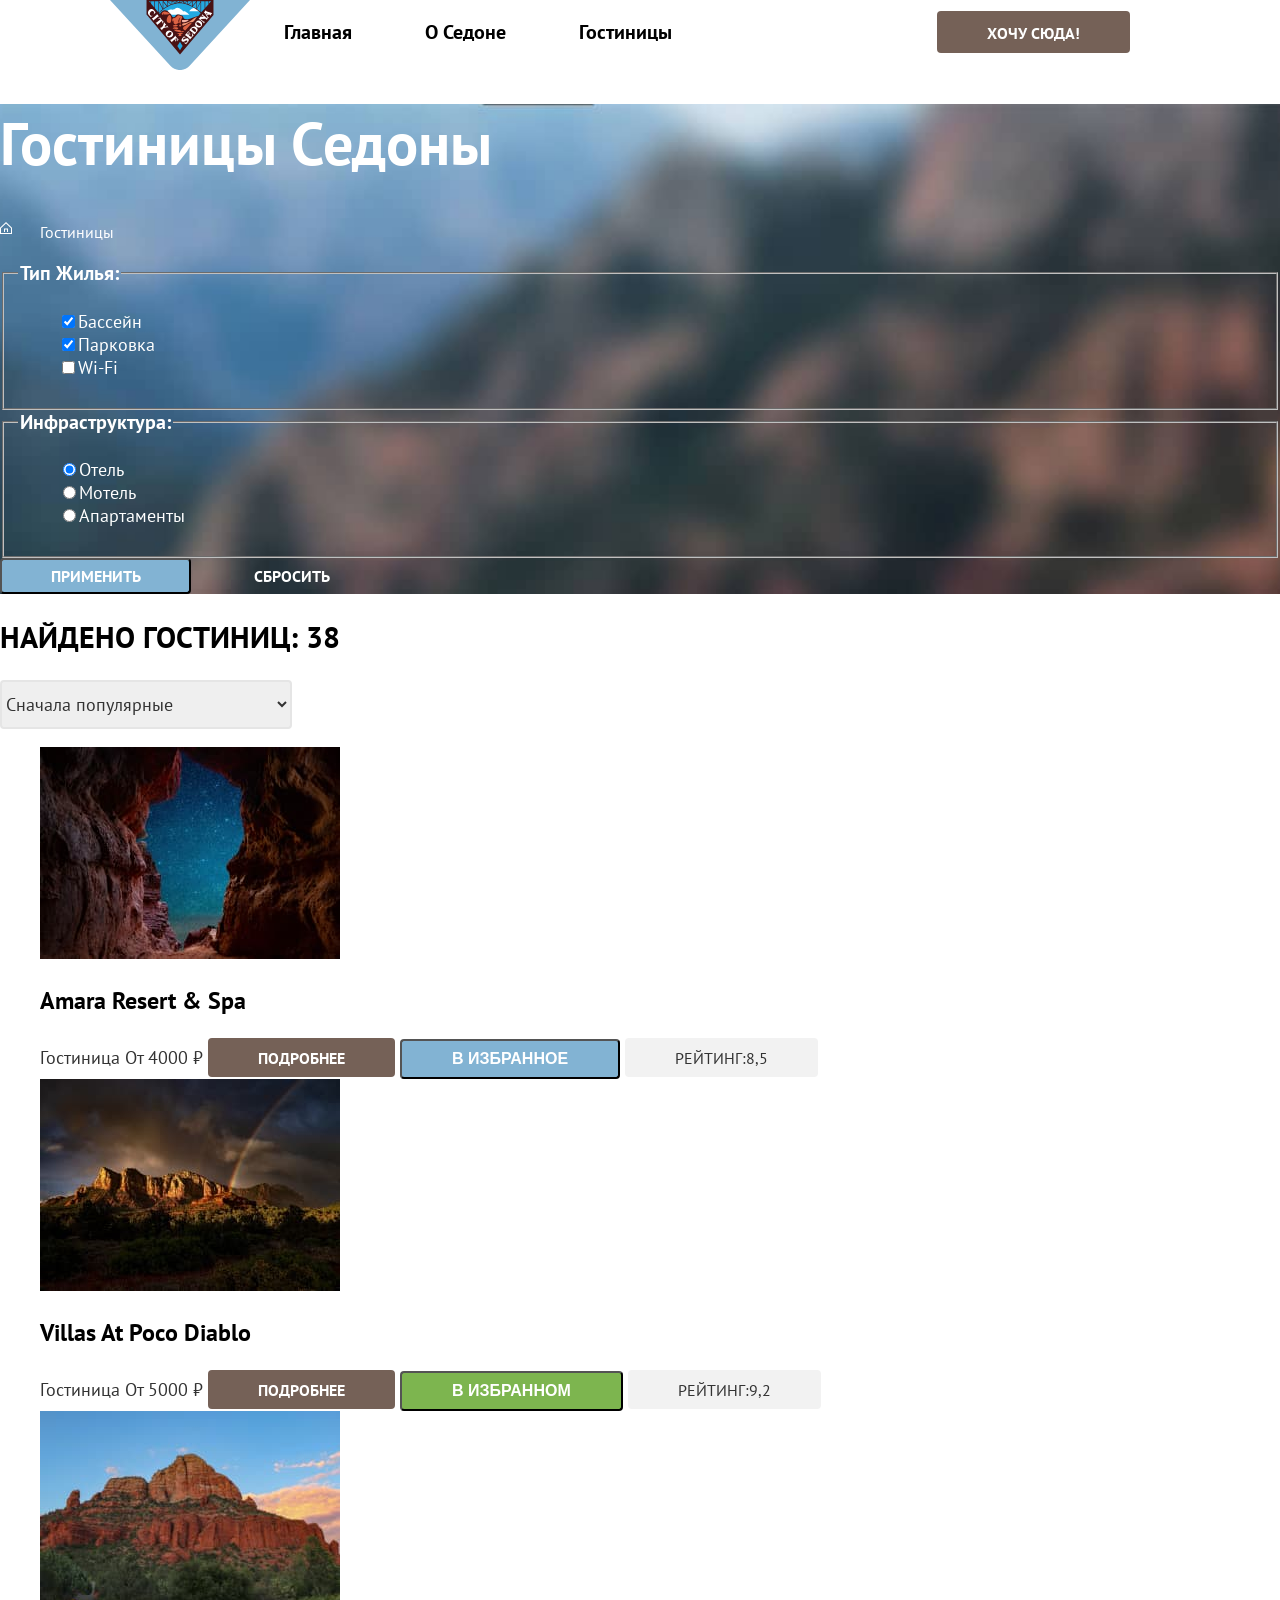
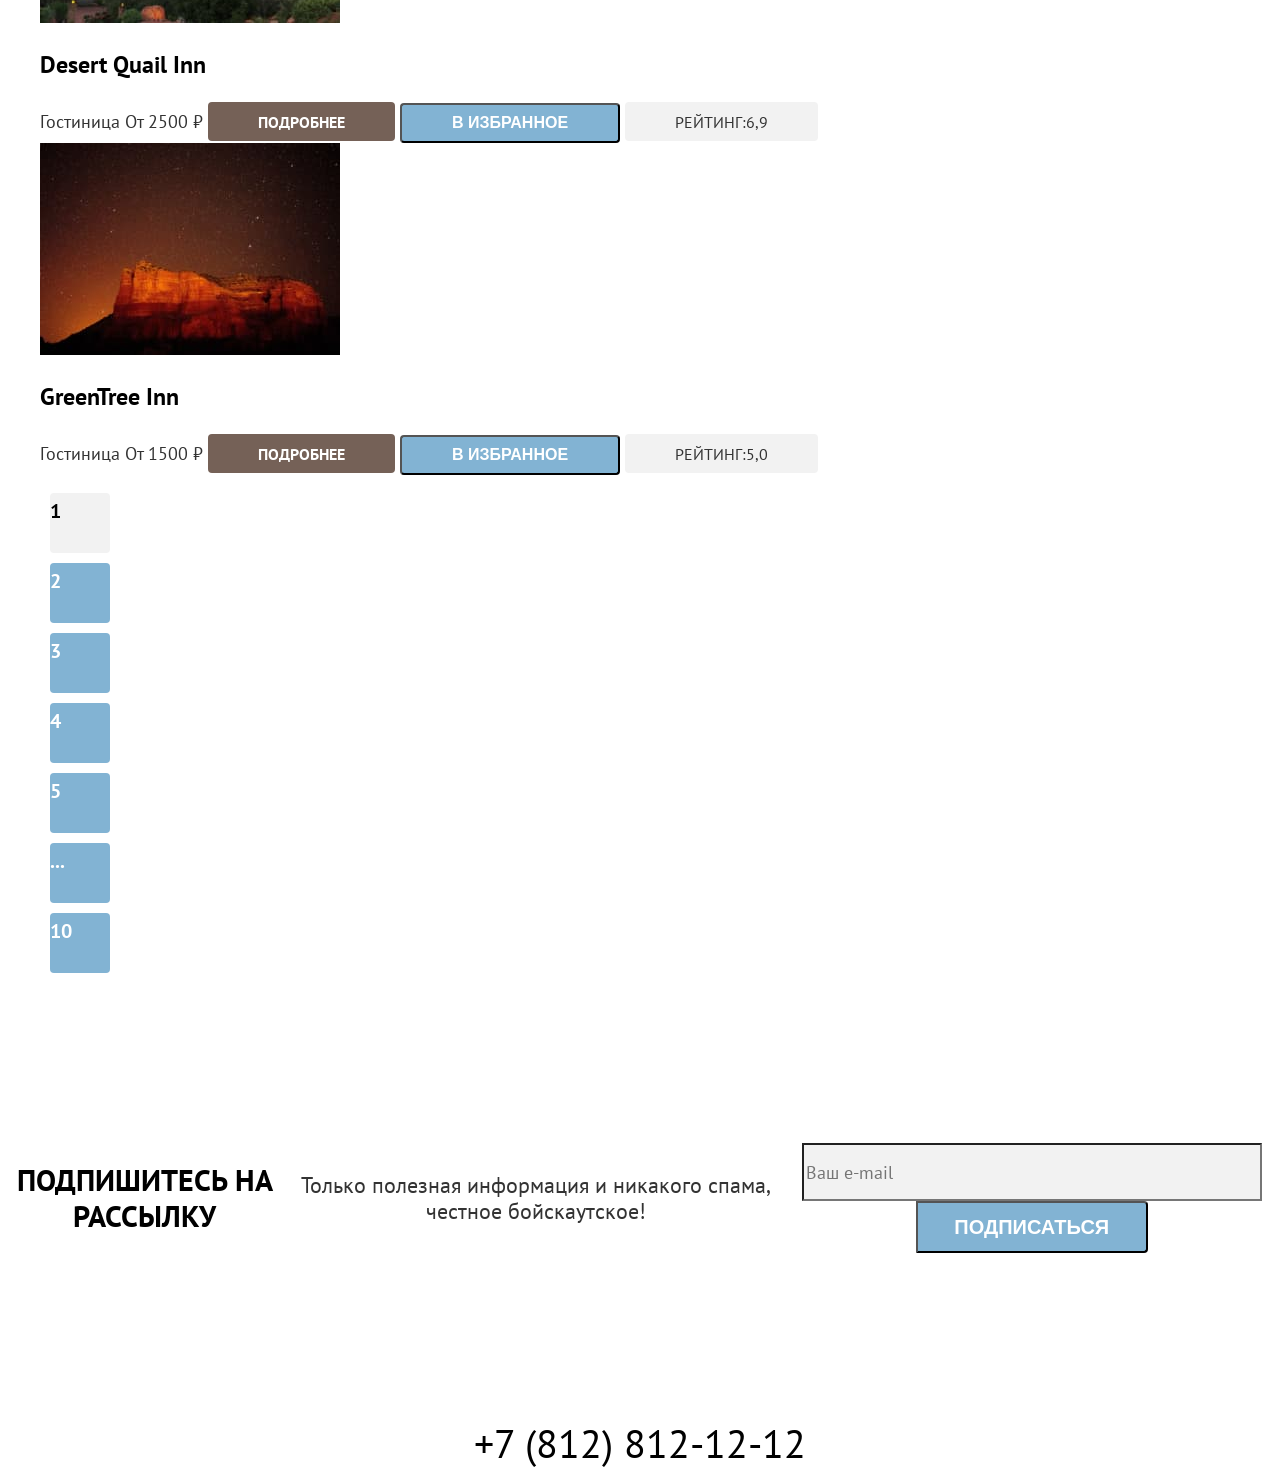
==== catalog.html @ 8ef93cbc "добавляет сетки для 1ой страницы" ====
<!doctype html>
<html lang="en">

  <head>
    <meta charset="UTF-8" />
    <meta name="viewport" content="width=device-width, initial-scale=1.0" />
    <link rel="stylesheet" href="styles/styles.css">
    <title>Каталог гостиниц</title>
  </head>

  <body>
    <header class="page-header">
      <a class="header-logo" href="index.html" aria-current="page">
        <img class="logo" src="images/svg/logo.svg" width="140" height="70" alt="Логотип компании" />
      </a>
      <nav class="navigation">
        <ul class="navigation-list">
          <li class="navigation-item">
            <a class="navigation-link navigation-link-current" href="index.html" aria-current="page">Главная</a>
          </li>
          <li class="navigation-item">
            <a class="navigation-link" href="about-sedona.html">О Седоне</a>
          </li>
          <li class="navigation-item">
            <a class="navigation-link" href="catalog.html">Гостиницы</a>
          </li>
        </ul>
        <ul class="navigation-list navigation-user">
          <li class="navigation-item">
            <a class="navigation-link" href="search.html">
              <span class="visually-hidden">Поиск</span>
            </a>
          </li>
          <li class="navigation-item">
            <a class="navigation-link" href="selected.html">
              <span class="visually-hidden">Отелей в избранном:</span>
              <span class="favorite-count">12</span>
            </a>
          </li>
          <li class="navigation-item-button">
            <a class="button navigation-button-link" href="catalog.html">
              <span class="navigation-button-title">Хочу сюда!</span>
            </a>
          </li>
        </ul>
      </nav>
    </header>

    <main class="main-index">
      <header class="inner-header">
        <h1 class="inner-header-title">Гостиницы Седоны</h1>
        <nav aria-label="breadcrumbs">
          <ol class="blreadcrumbs-orderedlist">
            <li class="blreadcrumbs-item">
              <a class="breadcrumb-link" href="index.html"><span class="visually-hidden">Главная</span></a>
            </li>
            <li class="blreadcrumbs-item">
              <a class="breadcrumb-link" href="#" aria-current="page">Гостиницы</a>
            </li>
          </ol>
        </nav>
        <h2 class="visually-hidden">Фильтры по каталогу</h2>
        <form class="catalog-filters" action="https://echo.htmlacademy.ru/" method="get">
          <fieldset class="catalog-filter-group">
            <legend class="catalog-filter-title">Тип жилья:</legend>
            <ul class="catalog-filter-list">
              <li class="catalog-filter-item">
                <label class="controll">
                  <input class="controll-input" type="checkbox" name="waterpool" checked />Бассейн
                </label>
              </li>
              <li class="catalog-filter-item">
                <label class="controll">
                  <input class="controll-input" type="checkbox" name="parking" checked />Парковка
                </label>
              </li>
              <li class="catalog-filter-item">
                <label class="controll">
                  <input class="controll-input" type="checkbox" name="Wi-Fi" />Wi-Fi
                </label>
              </li>
            </ul>
          </fieldset>
          <fieldset class="catalog-filter-group">
            <legend class="catalog-filter-title">Инфраструктура:</legend>
            <ul class="catalog-filter-list">
              <li class="catalog-filter-item">
                <label class="controll">
                  <input class="controll-input" type="radio" name="infrostructure-group" value="hotel" checked />Отель
                </label>
              </li>
              <li class="catalog-filter-item">
                <label class="controll">
                  <input class="controll-input" type="radio" name="infrostructure-group" value="motel" />Мотель
                </label>
              </li>
              <li class="catalog-filter-item">
                <label class="controll">
                  <input class="controll-input" type="radio" name="infrostructure-group"
                    value="apartaments" />Апартаменты
                </label>
              </li>
            </ul>
          </fieldset>
          <button class="inner-header-button" type="submit">Применить</button>
          <button class="inner-header-button transparent-button " type="reset">Сбросить</button>
        </form>
      </header>
      <section class="hotels-showing">
        <h2 class="lead">Найдено гостиниц: <span class="lead hotels-count"> 38 </span></h2>
        <select class="select-control" aria-label="Сортировка">
          <option value="popular">Сначала популярные</option>
          <option value="chep">Сначала дешевые</option>
          <option value="expensive">Сначала дорогие</option>
        </select>
        <ul class="sort-button-list">
          <li class="sort-button-item">
            <a class="sort-button" href="catalog.html?view=tile">
              <span class="visually-hidden">Показать карточки</span>
            </a>
          </li>
          <li class="sort-button-item">
            <a class="sort-button" href="catalog.html?view=card">
              <span class="visually-hidden">Показать крупные значки</span>
            </a>
          </li>
          <li class="sort-button-item">
            <a class="sort-button" href="catalog.html?view=list">
              <span class="visually-hidden">Показать список</span>
            </a>
          </li>
        </ul>
      </section>
      <ul class="hotels-list">
        <li class="hotel-card">
          <a class="hotel-card-link" href="#">
            <img class="hotel-card-image" src="images/hotels/hotel-1.jpg" width="300" height="212"
              alt="Ущелье с видом на звезды">
            <h3 class="hotel-card-title advantages-title">Amara Resert & Spa</h3>
          </a>
          <span class="hotel-card-type">Гостиница</span>
          <span class="hotel-card-type hotel-card-price">От 4000 &#x20bd;</span>
          <a class="hotel-card-information" href="#"><span class="hotel-link-title">Подробнее</span></a>
          <button class="hotel-card-information hotel-link-box-blue" type="button"><span class="hotel-link-title">В
              избранное</span></button>
          <span class="visually-hidden">4 звезды</span>
          <a class="hotel-card-information hotel-link-box-grey" href="#"><span
              class="hotel-link-title hotel-link-title-weight">РЕЙТИНГ:8,5</span></a>
        </li>
        <li class="hotel-card">
          <a class="hotel-card-link" href="#">
            <img class="hotel-card-image" src="images/hotels/hotel-2.jpg" width="300" height="212"
              alt="Горный пейзаж с радугой на фоне дождевых туч">
            <h3 class="hotel-card-title advantages-title">Villas at Poco Diablo</h3>
          </a>
          <span class="hotel-card-type advantages-description">Гостиница</span>
          <span class="hotel-card-price advantages-description">От 5000 &#x20bd;</span>
          <a class="hotel-card-information" href="#"><span class="hotel-link-title">Подробнее</span></a>
          <button class="hotel-card-information hotel-link-box-green" type="button"><span class="hotel-link-title ">В
              избранном</span></button>
          <span class="visually-hidden">4 звезды</span>
          <a class="hotel-card-information hotel-link-box-grey" href="#"><span
              class="hotel-link-title hotel-link-title-weight">РЕЙТИНГ:9,2</span></a>
        </li>
        <li class="hotel-card">
          <a class="hotel-card-link" href="#">
            <img class="hotel-card-image" src="images/hotels/hotel-3.jpg" width="300" height="212"
              alt="Горный пейзаж днем">
            <h3 class="hotel-card-title advantages-title">Desert Quail Inn</h3>
          </a>
          <span class="hotel-card-type advantages-description">Гостиница</span>
          <span class="hotel-card-price advantages-description">От 2500 &#x20bd;</span>
          <a class="hotel-card-information" href="#"><span class="hotel-link-title">Подробнее</span></a>
          <button class="hotel-card-information hotel-link-box-blue" type="button"><span class="hotel-link-title">В
              избранное</span></button>
          <span class="visually-hidden">3 звезды</span>
          <a class="hotel-card-information hotel-link-box-grey" href="#"><span
              class="hotel-link-title hotel-link-title-weight">РЕЙТИНГ:6,9</span></a>
        </li>
        <li class="hotel-card">
          <a class="hotel-card-link" href="#">
            <img class="hotel-card-image" src="images/hotels/hotel-4.jpg" width="300" height="212"
              alt="Горы на фоне звездного ночного неба">
            <h3 class="hotel-card-title advantages-title">GreenTree Inn</h3>
          </a>
          <span class="hotel-card-type advantages-description">Гостиница</span>
          <span class="hotel-card-price advantages-description">От 1500 &#x20bd;</span>
          <a class="hotel-card-information" href="#"><span class="hotel-link-title">Подробнее</span></a>
          <button class="hotel-card-information hotel-link-box-blue" type="button"><span class="hotel-link-title">В
              избранное</span></button>
          <span class="visually-hidden">2 звезды</span>
          <a class="hotel-card-information hotel-link-box-grey" href="#"><span
              class="hotel-link-title hotel-link-title-weight">РЕЙТИНГ:5,0</span></a>
        </li>
      </ul>
      <ul class="pagination-list">
        <li class="pagination-item pagination-current">
          <a class="pagination-link pagination-current" aria-current="page">1</a>
        </li>
        <li class="pagination-item">
          <a class="pagination-link" href="#">2</a>
        </li>
        <li class="pagination-item">
          <a class="pagination-link" href="#">3</a>
        </li>
        <li class="pagination-item">
          <a class="pagination-link" href="#">4</a>
        </li>
        <li class="pagination-item">
          <a class="pagination-link" href="#">5</a>
        </li>
        <li class="pagination-item">
          <span class="pagination-link">...</span>
        </li>
        <li class="pagination-item">
          <a class="pagination-link" href="#">10</a>
        </li>
      </ul>
      <section class="subscription subscription-inner">
        <h2 class="lead">Подпишитесь на рассылку</h2>
        <p class="excerpt">
          Только полезная информация и никакого спама, честное бойскаутское!
        </p>
        <form action="https://echo.htmlacademy.ru/" method="post">
          <label for="email" class="visually-hidden">Введите ваш e-mail</label>
          <input class="subscription-placeholder" type="email" id="email" name="email" placeholder="Ваш e-mail"
            required />
          <button class="button-subscription title-button" type="submit">Подписаться</button>
        </form>
      </section>
    </main>

<footer class="page-footer">
      <section class="footer-social">
        <h2 class="visually-hidden">Социальные сети</h2>
        <ul class="social-list">
          <li class="social-item">
            <a class="social-link social-link-vk" href="https://vk.com/htmlacademy">
              <span class="visually-hidden">Вконтакте</span>
            </a>
          </li>
          <li class="social-item">
            <a class="social-link social-link-telegram" href="https://t.me/htmlacademy">
              <span class="visually-hidden">Телеграм</span>
            </a>
          </li>
          <li class="social-item">
            <a class="social-link social-link-youtube" href="https://www.youtube.com/user/htmlacademyru">
              <span class="visually-hidden">Ютуб</span>
            </a>
          </li>
        </ul>
      </section>
      <section class="footer-contacts">
        <a class="contacts-phone" href="tel:78128121212">
          <span class="visually-hidden">Номер телефона тур оператора в городке Седона</span>
          +7 (812) 812-12-12
        </a>
        <a class="htmlacademy-link" href="https://htmlacademy.ru/intensive/htmlcss">
          <span class="visually-hidden">Логотип разработчика сайта</span>
        </a>
      </section>
    </footer>
  </body>

</html>
---- styles/styles.css ----
@font-face {
  font-family: "PT Sans";
  font-style: normal;
  font-weight: 400;
  src: url("../fonts/ptsans-400.woff2") format("woff2");
  font-display: swap;
}

@font-face {
  font-family: "PT Sans";
  font-style: normal;
  font-weight: 700;
  src: url("../fonts/ptsans-700.woff2") format("woff2");
  font-display: swap;
}

:root {
  --texts-second: #333333;
  --texts-error: #ff5757;
  --texts-hover: #756157;
  --texts-active: rgba(117, 97, 87, 0.3);
  --texts-texts-basic: #000000;
  --texts-background-deafault: #ffffff;
  --texts-background-small: rgba(255, 255, 255, 0.3);
  --texts-background-hover: rgba(255, 255, 255, 0.6);
  --texts-background-active: rgba(255, 255, 255, 0.3);
  --buttons-basic: #756157;
  --buttons-second: #82b3d3;
  --buttons-select: #7db54f;
  --buttons-disabled: #e5e5e5;
  --buttons-brown-hover: #615048;
  --buttons-blue-hover: #68a2ca;
  --buttons-green-hover: #6c9e42;
  --background-basic-1: #ffffff;
  --background-basic-2: rgba(0, 0, 0, 0.3);
  --background-basic-3: #82b3d3;
  --background-basic-4: #05291c;
  --background-second-1: rgba(131, 179, 211, 0.12);
  --background-second-2: rgba(131, 179, 211, 0.2);
  --icons-basic: #000000;
  --icons-second: #83b3d3;
  --icons-text: #7db54f;
  --icons-hover: #756157;
  --icons-active: rgba(117, 97, 87, 0.3);
  --icons-second-hover: #68a2ca;
  --icons-second-active: rgba(104, 162, 202, 0.3);
  --forms-inputs: #3f5e72;
  --forms-elements-1: #e5e5e5;
  --forms-elements-2: #f2f2f2;
}

html {
  height: 100%;
}

body {
  margin: 0;
  display: flex;
  flex-direction: column;
  min-height: 100%;
  font-family: "PT Sans", sans-serif;
  font-size: 18px;
  line-height: 20px;
  font-weight: 400;
  color: var(--texts-texts-basic);
  background-color: var(--background-basic-1);
}

/* Если добавить центриррование основного блока на этот div, то перестает работать sticky-footer и наоборот */
.page-container {
  margin: 0 auto;
  width: 1200px;
}

.main-container {
  flex-grow: 1;

  margin: 0 auto;
}

.visually-hidden {
  display: none;
}

.page-header {
  display: flex;
  width: 1060px;
  height: 64px;
  margin: 0 auto;
}

.header-logo {
  width: 138px;
  height: 64px;
}

.button {
  background-color: var(--texts-hover);
  color: var(--texts-background-deafault);
  border-radius: 4px;
  min-width: 376px;
  min-height: 52px;
}

.title-button {
  font-weight: 700;
  font-size: 20px;
  line-height: 38px;
  text-transform: uppercase;
}

.navigation {
  display: flex;
  font-weight: 700;
  width: 900px;
}

.navigation-list {
  margin: 0;
  padding: 0;
  width: 460px;
  display: flex;
  align-items: center;
  justify-content: space-around;
  font-size: 20px;
  line-height: 22px;
  text-transform: capitalize;
  list-style-type: none;
}

.navigation-user {
  max-width: 310px;
  margin-left: auto;
}

.navigation-link {
  color: var(--texts-texts-basic);
  text-decoration: none;
}

.button.navigation-button-link {
  padding: 8px 50px;
  text-align: center;
  text-decoration: none;
}

.navigation-button-title {
  font-weight: 700;
  font-size: 16px;
  line-height: 20px;
  text-transform: uppercase;
  color: var(--texts-background-deafault);
}

.favorite-count {
  font-weight: 400;
  font-size: 10px;
  line-height: 10px;
  text-align: center;
  color: var(--texts-background-deafault);
}

.hero {
  display: flex;
  align-items: center;
  justify-content: center;
  flex-wrap: wrap;
  background-image: url("../images/svg/hero-devider.svg"), url("../images/background/hero-background.jpg");
  min-width: 1200px;
  min-height: 485px;
  background-repeat: no-repeat;
  background-size: 100% auto, cover;
  background-position: center bottom;
  background-color: var(--background-basic-4);
}

.hero-image {
  background-position: center center;
}

.main-lead {
  display: flex;
  flex-direction: column;
  align-items: center;
  justify-content: center;
  text-align: center;
}

.lead-wrapper {
  width: 620px;
  height: 406px;
  display: flex;
  align-items: center;
  flex-direction: column;
  justify-content: center;
}

.lead {
  font-weight: 700;
  font-size: 30px;
  line-height: 36px;
  text-transform: uppercase;
}

.excerpt {
  font-weight: 400;
  font-size: 22px;
  line-height: 26px;
  color: var(--texts-second);
}

.advantages-list {
  list-style-type: none;
  margin: 0;
  padding: 0;
  display: grid;
  grid-template-columns: repeat(3, 1fr);
}

.advantages-title {
  font-weight: 700;
  font-size: 24px;
  line-height: 28px;
  text-transform: uppercase;
}

.advantages-item {
  text-align: center;
  background: var(--background-second-1);
}

.advantages-description {
  font-weight: 400;
  font-size: 18px;
  line-height: 21px;
  color: var(--texts-second);
}

.advantages-item-key {
  color: var(--texts-background-deafault);
  background: var(--buttons-second);
  grid-column: 1 / span 3;
}

.advantages-description-key {
  color: var(--texts-background-deafault);
}

.advantages-item-middle-block {
  background: var(--background-second-2);
}

.services-list {
  margin: 0;
  padding: 0;
  list-style-type: none;
  display: grid;
  grid-template-columns: repeat(3, 1fr);
}

.services-item {
  height: 385px;
  display: flex;
  flex-direction: column;
  justify-content: center;
}

.services-item:nth-child(even) {
  background: var(--background-basic-1);
}

.services-description {
  width: 230px;
  margin: 0 auto;
}

.subscription {
  background-image: url("../images/background/background-subscription.jpg");
  background-repeat: no-repeat;
  background-size: cover;
  background-position: center;
  background-color: var(--background-basic-4);
  min-height: 414px;
  color: var(--texts-background-deafault);
  text-align: center;
  display: flex;
  align-items: center;
  justify-content: center;
}

.subscriprion-wrapper {
  width: 684px;
}

.subscription-excerpt {
  color: var(--texts-background-deafault);
}

.button-subscription {
  width: 232px;
  height: 52px;
  background: var(--buttons-second);
  border-radius: 0 4px 4px 0;
  color: var(--texts-background-deafault);
}

.subscription-placeholder {
  width: 452px;
  height: 52px;
  background: var(--forms-elements-2);
  font-family: inherit;
  font-weight: 400;
  font-size: 18px;
  line-height: 24px;
  color: var(--texts-texts-basic);
}

.footer-wrapper {
  display: flex;
  width: 1060px;
  height: 120px;
  justify-content: center;
  margin: 0 auto;
  align-items: center;
}

.page-footer {
  text-align: center;
}

.footer-social {
  width: 142px;
  margin-right: auto;
}

.social-list {
  list-style-type: none;
}

.social-link-vk {
  background-image: url("../images/svg/social-vk.svg");
  background-repeat: no-repeat;
}

.social-link-telegram {
  background-image: url("../images/svg/social-telegram.svg");
  background-repeat: no-repeat;
}

.social-link-youtube {
  background-image: url("../images/svg/social-youtube.svg");
  background-repeat: no-repeat;
}

.contacts-phone {
  width: 720px;
  font-weight: 400;
  font-size: 40px;
  line-height: 40px;
  color: var(--texts-texts-basic);
  min-width: 331px;
  min-height: 40px;
  text-decoration: none;
}

.htmlacademy-link {
  background-image: url("../images/svg/logo-htmlacademy.svg");
  background-repeat: no-repeat;
  display: block;
  width: 115px;
  margin-left: auto;
}

.inner-header {
  background-color: var(--background-basic-4);
  background-image: url("../images/background/background-inner-header.jpg");
  background-repeat: no-repeat;
  background-size: cover;
  background-position: center;
}

.inner-header-title {
  font-weight: 700;
  font-size: 60px;
  line-height: 78px;
  color: var(--texts-background-deafault);
}

.inner-header-button {
  font-weight: 700;
  font-size: 16px;
  line-height: 20px;
  text-transform: uppercase;
  color: var(--texts-background-deafault);
  border-radius: 4px;
  width: 191px;
  height: 36px;
  font-family: inherit;
  background: var(--buttons-second);
}

.transparent-button {
  background-color: transparent;
  border: none;
}

.blreadcrumbs-orderedlist {
  list-style-type: none;
}

.blreadcrumbs-orderedlist:first-child {
  background-image: url("../images/svg/breadcrumb-home.svg");
  background-repeat: no-repeat;
}

.breadcrumb-link {
  text-decoration: none;
  font-weight: 400;
  font-size: 16px;
  line-height: 21px;
  color: var(--texts-background-deafault);
}

.catalog-filter-list {
  list-style-type: none;
}

.catalog-filter-title {
  font-weight: 700;
  font-size: 20px;
  line-height: 24px;
  text-transform: capitalize;
  color: var(--texts-background-deafault);
}

.controll {
  font-weight: 400;
  font-size: 18px;
  line-height: 23px;
  color: var(--texts-background-deafault);
}

.select-control {
  border: 2px solid var(--buttons-disabled);
  border-radius: 4px;
  width: 292px;
  height: 49px;
  font-family: var(--font-family);
  font-weight: 400;
  font-size: 18px;
  line-height: 117%;
  color: var(--texts-second);
}

.sort-button-list {
  list-style-type: none;
}

.hotels-list {
  list-style-type: none;
}

.hotel-card-link {
  text-decoration: none;
}

.hotel-card-title {
  color: var(--texts-texts-basic);
  text-transform: capitalize;
}

.hotel-card-type {
  color: var(--texts-second);
}

.hotel-link-title {
  font-weight: 700;
  font-size: 16px;
  line-height: 20px;
  text-align: center;
  text-transform: uppercase;
  color: var(--texts-background-deafault);
}

.hotel-card-information {
  padding: 8px 50px;
  min-width: 140px;
  min-height: 36px;
  background-color: var(--texts-hover);
  border-radius: 4px;
  text-decoration: none;
}

.hotel-link-box-blue {
  background: var(--buttons-second);
}

.hotel-link-box-grey {
  background: var(--forms-elements-2);
}

.hotel-link-title-weight {
  font-weight: 400;
  color: var(--texts-second);
}

.hotel-link-box-green {
  background: var(--buttons-select);
}

.subscription-inner {
  background: var(--texts-background-deafault);
  color: var(--texts-texts-basic);
}

.pagination-list {
  list-style-type: none;
}

.pagination-link {
  font-family: var(--font-family);
  font-weight: 700;
  font-size: 20px;
  line-height: 180%;
  text-transform: uppercase;
  color: var(--texts-background-deafault);
  text-decoration: none;
}

.pagination-item {
  border-radius: 4px;
  width: 60px;
  height: 60px;
  background: var(--buttons-second);
  margin: 10px;
}

.pagination-current {
  background: var(--forms-elements-2);
  color: var(--texts-texts-basic);
}
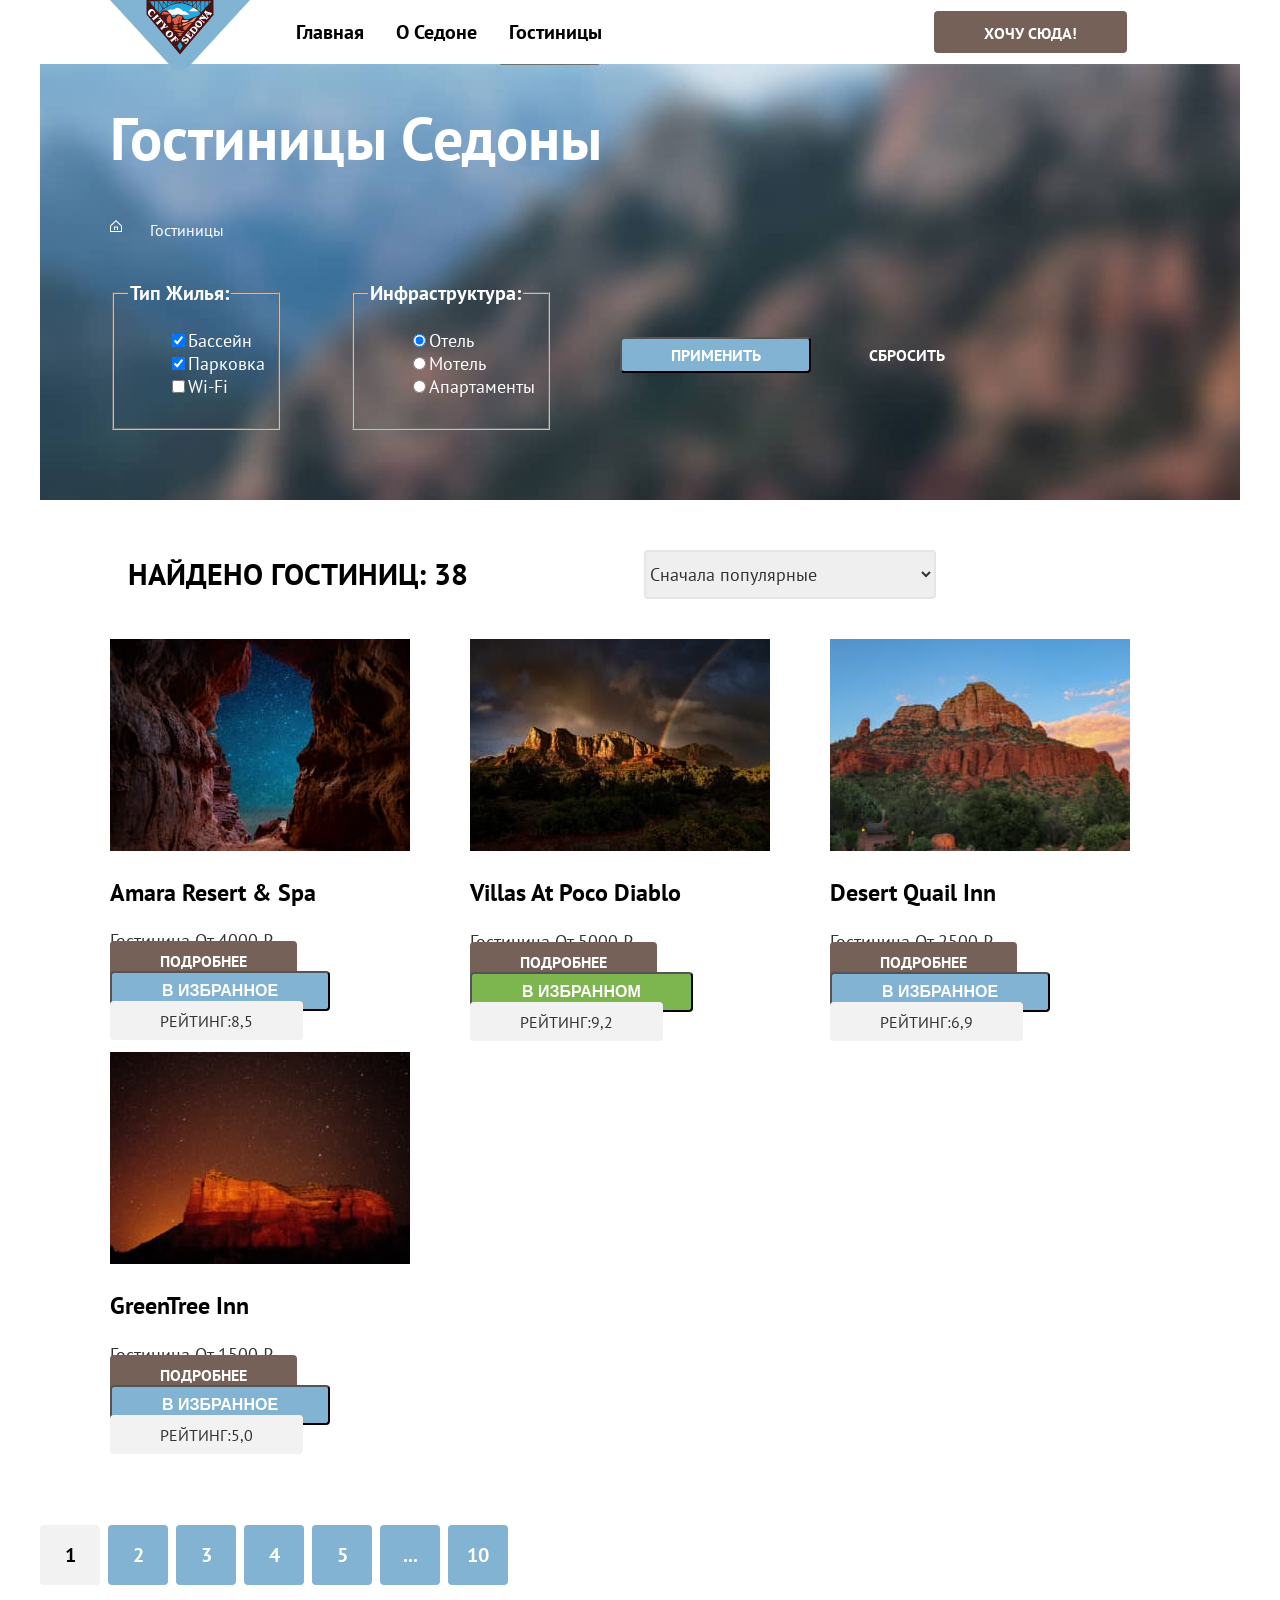
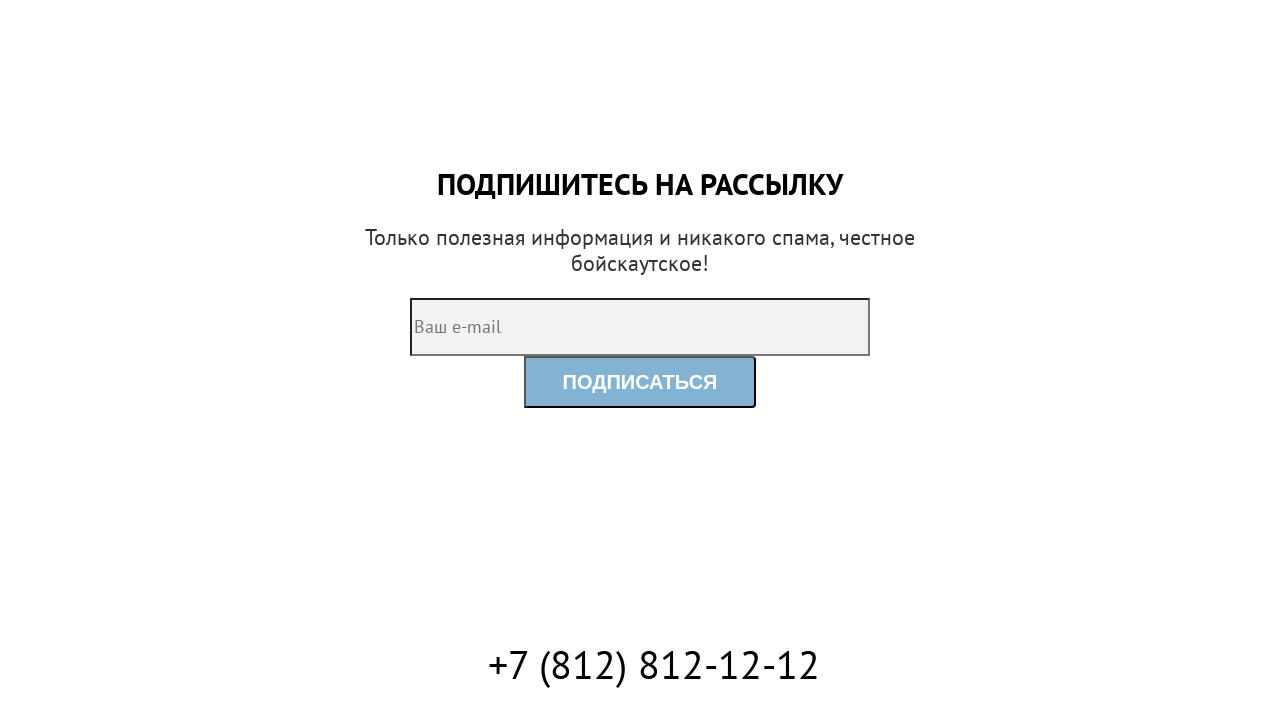
==== commit 5d2ad8a7: "добавляет сетки для всех страниц" ====
--- a/catalog.html
+++ b/catalog.html
@@ -9,249 +9,249 @@
   </head>
 
   <body>
-    <header class="page-header">
-      <a class="header-logo" href="index.html" aria-current="page">
-        <img class="logo" src="images/svg/logo.svg" width="140" height="70" alt="Логотип компании" />
-      </a>
-      <nav class="navigation">
-        <ul class="navigation-list">
-          <li class="navigation-item">
-            <a class="navigation-link navigation-link-current" href="index.html" aria-current="page">Главная</a>
-          </li>
-          <li class="navigation-item">
-            <a class="navigation-link" href="about-sedona.html">О Седоне</a>
-          </li>
-          <li class="navigation-item">
-            <a class="navigation-link" href="catalog.html">Гостиницы</a>
+    <div class="page-container">
+      <header class="page-header">
+        <a class="header-logo" href="index.html" aria-current="page">
+          <img class="logo" src="images/svg/logo.svg" width="140" height="70" alt="Логотип компании" />
+        </a>
+        <nav class="navigation">
+          <ul class="navigation-list">
+            <li class="navigation-item">
+              <a class="navigation-link navigation-link-current" href="index.html" aria-current="page">Главная</a>
+            </li>
+            <li class="navigation-item">
+              <a class="navigation-link" href="about-sedona.html">О Седоне</a>
+            </li>
+            <li class="navigation-item">
+              <a class="navigation-link" href="catalog.html">Гостиницы</a>
+            </li>
+          </ul>
+          <ul class="navigation-list navigation-user">
+            <li class="navigation-item">
+              <a class="navigation-link" href="search.html">
+                <span class="visually-hidden">Поиск</span>
+              </a>
+            </li>
+            <li class="navigation-item">
+              <a class="navigation-link" href="selected.html">
+                <span class="visually-hidden">Отелей в избранном:</span>
+                <span class="favorite-count">12</span>
+              </a>
+            </li>
+            <li class="navigation-item-button">
+              <a class="button navigation-button-link" href="catalog.html">
+                <span class="navigation-button-title">Хочу сюда!</span>
+              </a>
+            </li>
+          </ul>
+        </nav>
+      </header>
+
+      <main class="main-container main-index">
+        <header class="inner-header">
+          <h1 class="inner-header-title">Гостиницы Седоны</h1>
+          <nav aria-label="breadcrumbs">
+            <ol class="blreadcrumbs-orderedlist">
+              <li class="blreadcrumbs-item">
+                <a class="breadcrumb-link" href="index.html"><span class="visually-hidden">Главная</span></a>
+              </li>
+              <li class="blreadcrumbs-item">
+                <a class="breadcrumb-link" href="#" aria-current="page">Гостиницы</a>
+              </li>
+            </ol>
+          </nav>
+          <h2 class="visually-hidden">Фильтры по каталогу</h2>
+          <form class="catalog-filters" action="https://echo.htmlacademy.ru/" method="get">
+            <fieldset class="catalog-filter-group">
+              <legend class="catalog-filter-title">Тип жилья:</legend>
+              <ul class="catalog-filter-list">
+                <li class="catalog-filter-item">
+                  <label class="controll">
+                    <input class="controll-input" type="checkbox" name="waterpool" checked />Бассейн
+                  </label>
+                </li>
+                <li class="catalog-filter-item">
+                  <label class="controll">
+                    <input class="controll-input" type="checkbox" name="parking" checked />Парковка
+                  </label>
+                </li>
+                <li class="catalog-filter-item">
+                  <label class="controll">
+                    <input class="controll-input" type="checkbox" name="Wi-Fi" />Wi-Fi
+                  </label>
+                </li>
+              </ul>
+            </fieldset>
+            <fieldset class="catalog-filter-group">
+              <legend class="catalog-filter-title">Инфраструктура:</legend>
+              <ul class="catalog-filter-list">
+                <li class="catalog-filter-item">
+                  <label class="controll">
+                    <input class="controll-input" type="radio" name="infrostructure-group" value="hotel" checked />Отель
+                  </label>
+                </li>
+                <li class="catalog-filter-item">
+                  <label class="controll">
+                    <input class="controll-input" type="radio" name="infrostructure-group" value="motel" />Мотель
+                  </label>
+                </li>
+                <li class="catalog-filter-item">
+                  <label class="controll">
+                    <input class="controll-input" type="radio" name="infrostructure-group"
+                      value="apartaments" />Апартаменты
+                  </label>
+                </li>
+              </ul>
+            </fieldset>
+            <button class="inner-header-button" type="submit">Применить</button>
+            <button class="inner-header-button transparent-button " type="reset">Сбросить</button>
+          </form>
+        </header>
+        <section class="hotels-showing">
+          <h2 class="lead">Найдено гостиниц: <span class="lead hotels-count"> 38 </span></h2>
+          <select class="select-control" aria-label="Сортировка">
+            <option value="popular">Сначала популярные</option>
+            <option value="chep">Сначала дешевые</option>
+            <option value="expensive">Сначала дорогие</option>
+          </select>
+          <ul class="sort-button-list">
+            <li class="sort-button-item">
+              <a class="sort-button" href="catalog.html?view=tile">
+                <span class="visually-hidden">Показать карточки</span>
+              </a>
+            </li>
+            <li class="sort-button-item">
+              <a class="sort-button" href="catalog.html?view=card">
+                <span class="visually-hidden">Показать крупные значки</span>
+              </a>
+            </li>
+            <li class="sort-button-item">
+              <a class="sort-button" href="catalog.html?view=list">
+                <span class="visually-hidden">Показать список</span>
+              </a>
+            </li>
+          </ul>
+        </section>
+        <ul class="hotels-list">
+          <li class="hotel-card">
+            <a class="hotel-card-link" href="#">
+              <img class="hotel-card-image" src="images/hotels/hotel-1.jpg" width="300" height="212"
+                alt="Ущелье с видом на звезды">
+              <h3 class="hotel-card-title advantages-title">Amara Resert & Spa</h3>
+            </a>
+            <span class="hotel-card-type">Гостиница</span>
+            <span class="hotel-card-type hotel-card-price">От 4000 &#x20bd;</span>
+            <a class="hotel-card-information" href="#"><span class="hotel-link-title">Подробнее</span></a>
+            <button class="hotel-card-information hotel-link-box-blue" type="button"><span class="hotel-link-title">В
+                избранное</span></button>
+            <span class="visually-hidden">4 звезды</span>
+            <a class="hotel-card-information hotel-link-box-grey" href="#"><span
+                class="hotel-link-title hotel-link-title-weight">РЕЙТИНГ:8,5</span></a>
+          </li>
+          <li class="hotel-card">
+            <a class="hotel-card-link" href="#">
+              <img class="hotel-card-image" src="images/hotels/hotel-2.jpg" width="300" height="212"
+                alt="Горный пейзаж с радугой на фоне дождевых туч">
+              <h3 class="hotel-card-title advantages-title">Villas at Poco Diablo</h3>
+            </a>
+            <span class="hotel-card-type advantages-description">Гостиница</span>
+            <span class="hotel-card-price advantages-description">От 5000 &#x20bd;</span>
+            <a class="hotel-card-information" href="#"><span class="hotel-link-title">Подробнее</span></a>
+            <button class="hotel-card-information hotel-link-box-green" type="button"><span class="hotel-link-title ">В
+                избранном</span></button>
+            <span class="visually-hidden">4 звезды</span>
+            <a class="hotel-card-information hotel-link-box-grey" href="#"><span
+                class="hotel-link-title hotel-link-title-weight">РЕЙТИНГ:9,2</span></a>
+          </li>
+          <li class="hotel-card">
+            <a class="hotel-card-link" href="#">
+              <img class="hotel-card-image" src="images/hotels/hotel-3.jpg" width="300" height="212"
+                alt="Горный пейзаж днем">
+              <h3 class="hotel-card-title advantages-title">Desert Quail Inn</h3>
+            </a>
+            <span class="hotel-card-type advantages-description">Гостиница</span>
+            <span class="hotel-card-price advantages-description">От 2500 &#x20bd;</span>
+            <a class="hotel-card-information" href="#"><span class="hotel-link-title">Подробнее</span></a>
+            <button class="hotel-card-information hotel-link-box-blue" type="button"><span class="hotel-link-title">В
+                избранное</span></button>
+            <span class="visually-hidden">3 звезды</span>
+            <a class="hotel-card-information hotel-link-box-grey" href="#"><span
+                class="hotel-link-title hotel-link-title-weight">РЕЙТИНГ:6,9</span></a>
+          </li>
+          <li class="hotel-card">
+            <a class="hotel-card-link" href="#">
+              <img class="hotel-card-image" src="images/hotels/hotel-4.jpg" width="300" height="212"
+                alt="Горы на фоне звездного ночного неба">
+              <h3 class="hotel-card-title advantages-title">GreenTree Inn</h3>
+            </a>
+            <span class="hotel-card-type advantages-description">Гостиница</span>
+            <span class="hotel-card-price advantages-description">От 1500 &#x20bd;</span>
+            <a class="hotel-card-information" href="#"><span class="hotel-link-title">Подробнее</span></a>
+            <button class="hotel-card-information hotel-link-box-blue" type="button"><span class="hotel-link-title">В
+                избранное</span></button>
+            <span class="visually-hidden">2 звезды</span>
+            <a class="hotel-card-information hotel-link-box-grey" href="#"><span
+                class="hotel-link-title hotel-link-title-weight">РЕЙТИНГ:5,0</span></a>
           </li>
         </ul>
-        <ul class="navigation-list navigation-user">
-          <li class="navigation-item">
-            <a class="navigation-link" href="search.html">
-              <span class="visually-hidden">Поиск</span>
-            </a>
-          </li>
-          <li class="navigation-item">
-            <a class="navigation-link" href="selected.html">
-              <span class="visually-hidden">Отелей в избранном:</span>
-              <span class="favorite-count">12</span>
-            </a>
-          </li>
-          <li class="navigation-item-button">
-            <a class="button navigation-button-link" href="catalog.html">
-              <span class="navigation-button-title">Хочу сюда!</span>
-            </a>
+        <ul class="pagination-list">
+          <li class="pagination-item pagination-current">
+            <a class="pagination-link pagination-current" aria-current="page">1</a>
+          </li>
+          <li class="pagination-item">
+            <a class="pagination-link" href="#">2</a>
+          </li>
+          <li class="pagination-item">
+            <a class="pagination-link" href="#">3</a>
+          </li>
+          <li class="pagination-item">
+            <a class="pagination-link" href="#">4</a>
+          </li>
+          <li class="pagination-item">
+            <a class="pagination-link" href="#">5</a>
+          </li>
+          <li class="pagination-item">
+            <span class="pagination-link">...</span>
+          </li>
+          <li class="pagination-item">
+            <a class="pagination-link" href="#">10</a>
           </li>
         </ul>
-      </nav>
-    </header>
-
-    <main class="main-index">
-      <header class="inner-header">
-        <h1 class="inner-header-title">Гостиницы Седоны</h1>
-        <nav aria-label="breadcrumbs">
-          <ol class="blreadcrumbs-orderedlist">
-            <li class="blreadcrumbs-item">
-              <a class="breadcrumb-link" href="index.html"><span class="visually-hidden">Главная</span></a>
-            </li>
-            <li class="blreadcrumbs-item">
-              <a class="breadcrumb-link" href="#" aria-current="page">Гостиницы</a>
-            </li>
-          </ol>
-        </nav>
-        <h2 class="visually-hidden">Фильтры по каталогу</h2>
-        <form class="catalog-filters" action="https://echo.htmlacademy.ru/" method="get">
-          <fieldset class="catalog-filter-group">
-            <legend class="catalog-filter-title">Тип жилья:</legend>
-            <ul class="catalog-filter-list">
-              <li class="catalog-filter-item">
-                <label class="controll">
-                  <input class="controll-input" type="checkbox" name="waterpool" checked />Бассейн
-                </label>
-              </li>
-              <li class="catalog-filter-item">
-                <label class="controll">
-                  <input class="controll-input" type="checkbox" name="parking" checked />Парковка
-                </label>
-              </li>
-              <li class="catalog-filter-item">
-                <label class="controll">
-                  <input class="controll-input" type="checkbox" name="Wi-Fi" />Wi-Fi
-                </label>
-              </li>
-            </ul>
-          </fieldset>
-          <fieldset class="catalog-filter-group">
-            <legend class="catalog-filter-title">Инфраструктура:</legend>
-            <ul class="catalog-filter-list">
-              <li class="catalog-filter-item">
-                <label class="controll">
-                  <input class="controll-input" type="radio" name="infrostructure-group" value="hotel" checked />Отель
-                </label>
-              </li>
-              <li class="catalog-filter-item">
-                <label class="controll">
-                  <input class="controll-input" type="radio" name="infrostructure-group" value="motel" />Мотель
-                </label>
-              </li>
-              <li class="catalog-filter-item">
-                <label class="controll">
-                  <input class="controll-input" type="radio" name="infrostructure-group"
-                    value="apartaments" />Апартаменты
-                </label>
-              </li>
-            </ul>
-          </fieldset>
-          <button class="inner-header-button" type="submit">Применить</button>
-          <button class="inner-header-button transparent-button " type="reset">Сбросить</button>
-        </form>
-      </header>
-      <section class="hotels-showing">
-        <h2 class="lead">Найдено гостиниц: <span class="lead hotels-count"> 38 </span></h2>
-        <select class="select-control" aria-label="Сортировка">
-          <option value="popular">Сначала популярные</option>
-          <option value="chep">Сначала дешевые</option>
-          <option value="expensive">Сначала дорогие</option>
-        </select>
-        <ul class="sort-button-list">
-          <li class="sort-button-item">
-            <a class="sort-button" href="catalog.html?view=tile">
-              <span class="visually-hidden">Показать карточки</span>
-            </a>
-          </li>
-          <li class="sort-button-item">
-            <a class="sort-button" href="catalog.html?view=card">
-              <span class="visually-hidden">Показать крупные значки</span>
-            </a>
-          </li>
-          <li class="sort-button-item">
-            <a class="sort-button" href="catalog.html?view=list">
-              <span class="visually-hidden">Показать список</span>
-            </a>
-          </li>
-        </ul>
-      </section>
-      <ul class="hotels-list">
-        <li class="hotel-card">
-          <a class="hotel-card-link" href="#">
-            <img class="hotel-card-image" src="images/hotels/hotel-1.jpg" width="300" height="212"
-              alt="Ущелье с видом на звезды">
-            <h3 class="hotel-card-title advantages-title">Amara Resert & Spa</h3>
-          </a>
-          <span class="hotel-card-type">Гостиница</span>
-          <span class="hotel-card-type hotel-card-price">От 4000 &#x20bd;</span>
-          <a class="hotel-card-information" href="#"><span class="hotel-link-title">Подробнее</span></a>
-          <button class="hotel-card-information hotel-link-box-blue" type="button"><span class="hotel-link-title">В
-              избранное</span></button>
-          <span class="visually-hidden">4 звезды</span>
-          <a class="hotel-card-information hotel-link-box-grey" href="#"><span
-              class="hotel-link-title hotel-link-title-weight">РЕЙТИНГ:8,5</span></a>
-        </li>
-        <li class="hotel-card">
-          <a class="hotel-card-link" href="#">
-            <img class="hotel-card-image" src="images/hotels/hotel-2.jpg" width="300" height="212"
-              alt="Горный пейзаж с радугой на фоне дождевых туч">
-            <h3 class="hotel-card-title advantages-title">Villas at Poco Diablo</h3>
-          </a>
-          <span class="hotel-card-type advantages-description">Гостиница</span>
-          <span class="hotel-card-price advantages-description">От 5000 &#x20bd;</span>
-          <a class="hotel-card-information" href="#"><span class="hotel-link-title">Подробнее</span></a>
-          <button class="hotel-card-information hotel-link-box-green" type="button"><span class="hotel-link-title ">В
-              избранном</span></button>
-          <span class="visually-hidden">4 звезды</span>
-          <a class="hotel-card-information hotel-link-box-grey" href="#"><span
-              class="hotel-link-title hotel-link-title-weight">РЕЙТИНГ:9,2</span></a>
-        </li>
-        <li class="hotel-card">
-          <a class="hotel-card-link" href="#">
-            <img class="hotel-card-image" src="images/hotels/hotel-3.jpg" width="300" height="212"
-              alt="Горный пейзаж днем">
-            <h3 class="hotel-card-title advantages-title">Desert Quail Inn</h3>
-          </a>
-          <span class="hotel-card-type advantages-description">Гостиница</span>
-          <span class="hotel-card-price advantages-description">От 2500 &#x20bd;</span>
-          <a class="hotel-card-information" href="#"><span class="hotel-link-title">Подробнее</span></a>
-          <button class="hotel-card-information hotel-link-box-blue" type="button"><span class="hotel-link-title">В
-              избранное</span></button>
-          <span class="visually-hidden">3 звезды</span>
-          <a class="hotel-card-information hotel-link-box-grey" href="#"><span
-              class="hotel-link-title hotel-link-title-weight">РЕЙТИНГ:6,9</span></a>
-        </li>
-        <li class="hotel-card">
-          <a class="hotel-card-link" href="#">
-            <img class="hotel-card-image" src="images/hotels/hotel-4.jpg" width="300" height="212"
-              alt="Горы на фоне звездного ночного неба">
-            <h3 class="hotel-card-title advantages-title">GreenTree Inn</h3>
-          </a>
-          <span class="hotel-card-type advantages-description">Гостиница</span>
-          <span class="hotel-card-price advantages-description">От 1500 &#x20bd;</span>
-          <a class="hotel-card-information" href="#"><span class="hotel-link-title">Подробнее</span></a>
-          <button class="hotel-card-information hotel-link-box-blue" type="button"><span class="hotel-link-title">В
-              избранное</span></button>
-          <span class="visually-hidden">2 звезды</span>
-          <a class="hotel-card-information hotel-link-box-grey" href="#"><span
-              class="hotel-link-title hotel-link-title-weight">РЕЙТИНГ:5,0</span></a>
-        </li>
-      </ul>
-      <ul class="pagination-list">
-        <li class="pagination-item pagination-current">
-          <a class="pagination-link pagination-current" aria-current="page">1</a>
-        </li>
-        <li class="pagination-item">
-          <a class="pagination-link" href="#">2</a>
-        </li>
-        <li class="pagination-item">
-          <a class="pagination-link" href="#">3</a>
-        </li>
-        <li class="pagination-item">
-          <a class="pagination-link" href="#">4</a>
-        </li>
-        <li class="pagination-item">
-          <a class="pagination-link" href="#">5</a>
-        </li>
-        <li class="pagination-item">
-          <span class="pagination-link">...</span>
-        </li>
-        <li class="pagination-item">
-          <a class="pagination-link" href="#">10</a>
-        </li>
-      </ul>
-      <section class="subscription subscription-inner">
-        <h2 class="lead">Подпишитесь на рассылку</h2>
-        <p class="excerpt">
-          Только полезная информация и никакого спама, честное бойскаутское!
-        </p>
-        <form action="https://echo.htmlacademy.ru/" method="post">
-          <label for="email" class="visually-hidden">Введите ваш e-mail</label>
-          <input class="subscription-placeholder" type="email" id="email" name="email" placeholder="Ваш e-mail"
-            required />
-          <button class="button-subscription title-button" type="submit">Подписаться</button>
-        </form>
-      </section>
-    </main>
-
-<footer class="page-footer">
-      <section class="footer-social">
-        <h2 class="visually-hidden">Социальные сети</h2>
-        <ul class="social-list">
-          <li class="social-item">
-            <a class="social-link social-link-vk" href="https://vk.com/htmlacademy">
-              <span class="visually-hidden">Вконтакте</span>
-            </a>
-          </li>
-          <li class="social-item">
-            <a class="social-link social-link-telegram" href="https://t.me/htmlacademy">
-              <span class="visually-hidden">Телеграм</span>
-            </a>
-          </li>
-          <li class="social-item">
-            <a class="social-link social-link-youtube" href="https://www.youtube.com/user/htmlacademyru">
-              <span class="visually-hidden">Ютуб</span>
-            </a>
-          </li>
-        </ul>
-      </section>
-      <section class="footer-contacts">
+        <section class="subscription subscription-inner">
+          <h2 class="lead">Подпишитесь на рассылку</h2>
+          <p class="excerpt">
+            Только полезная информация и никакого спама, честное бойскаутское!
+          </p>
+          <form action="https://echo.htmlacademy.ru/" method="post">
+            <label for="email" class="visually-hidden">Введите ваш e-mail</label>
+            <input class="subscription-placeholder" type="email" id="email" name="email" placeholder="Ваш e-mail"
+              required />
+            <button class="button-subscription title-button" type="submit">Подписаться</button>
+          </form>
+        </section>
+      </main>
+
+      <footer class="page-footer">
+        <section class="footer-social">
+          <h2 class="visually-hidden">Социальные сети</h2>
+          <ul class="social-list">
+            <li class="social-item">
+              <a class="social-link social-link-vk" href="https://vk.com/htmlacademy">
+                <span class="visually-hidden">Вконтакте</span>
+              </a>
+            </li>
+            <li class="social-item">
+              <a class="social-link social-link-telegram" href="https://t.me/htmlacademy">
+                <span class="visually-hidden">Телеграм</span>
+              </a>
+            </li>
+            <li class="social-item">
+              <a class="social-link social-link-youtube" href="https://www.youtube.com/user/htmlacademyru">
+                <span class="visually-hidden">Ютуб</span>
+              </a>
+            </li>
+          </ul>
+        </section>
         <a class="contacts-phone" href="tel:78128121212">
           <span class="visually-hidden">Номер телефона тур оператора в городке Седона</span>
           +7 (812) 812-12-12
@@ -259,8 +259,8 @@
         <a class="htmlacademy-link" href="https://htmlacademy.ru/intensive/htmlcss">
           <span class="visually-hidden">Логотип разработчика сайта</span>
         </a>
-      </section>
-    </footer>
+      </footer>
+    </div>
   </body>
 
 </html>
--- a/styles/styles.css
+++ b/styles/styles.css
@@ -55,9 +55,7 @@
 
 body {
   margin: 0;
-  display: flex;
-  flex-direction: column;
-  min-height: 100%;
+  height: 100%;
   font-family: "PT Sans", sans-serif;
   font-size: 18px;
   line-height: 20px;
@@ -66,16 +64,16 @@
   background-color: var(--background-basic-1);
 }
 
-/* Если добавить центриррование основного блока на этот div, то перестает работать sticky-footer и наоборот */
 .page-container {
   margin: 0 auto;
   width: 1200px;
+  display: flex;
+  flex-direction: column;
+  height: 100%;
 }
 
 .main-container {
   flex-grow: 1;
-
-  margin: 0 auto;
 }
 
 .visually-hidden {
@@ -84,14 +82,15 @@
 
 .page-header {
   display: flex;
-  width: 1060px;
   height: 64px;
-  margin: 0 auto;
+  padding: 0 70px;
+  position: relative;
 }
 
 .header-logo {
-  width: 138px;
-  height: 64px;
+  width: 140px;
+  height: 70px;
+  margin-right: 30px;
 }
 
 .button {
@@ -112,7 +111,7 @@
 .navigation {
   display: flex;
   font-weight: 700;
-  width: 900px;
+  width: 100%;
 }
 
 .navigation-list {
@@ -121,7 +120,6 @@
   width: 460px;
   display: flex;
   align-items: center;
-  justify-content: space-around;
   font-size: 20px;
   line-height: 22px;
   text-transform: capitalize;
@@ -136,6 +134,7 @@
 .navigation-link {
   color: var(--texts-texts-basic);
   text-decoration: none;
+  padding: 20px 16px;
 }
 
 .button.navigation-button-link {
@@ -179,20 +178,12 @@
 }
 
 .main-lead {
-  display: flex;
+  /* display: flex;
   flex-direction: column;
   align-items: center;
-  justify-content: center;
-  text-align: center;
-}
-
-.lead-wrapper {
-  width: 620px;
-  height: 406px;
-  display: flex;
-  align-items: center;
-  flex-direction: column;
-  justify-content: center;
+  justify-content: center; */
+  text-align: center;
+  padding: 95px 270px;
 }
 
 .lead {
@@ -200,6 +191,7 @@
   font-size: 30px;
   line-height: 36px;
   text-transform: uppercase;
+  margin: 0;
 }
 
 .excerpt {
@@ -227,6 +219,11 @@
 .advantages-item {
   text-align: center;
   background: var(--background-second-1);
+  min-height: 385px;
+  display: flex;
+  flex-direction: column;
+  justify-content: center;
+  padding: 0 85px;
 }
 
 .advantages-description {
@@ -240,6 +237,18 @@
   color: var(--texts-background-deafault);
   background: var(--buttons-second);
   grid-column: 1 / span 3;
+  display: flex;
+  align-items: center;
+  flex-direction: row;
+  padding: 0;
+}
+
+.advantages-item-key-last {
+  flex-direction: row-reverse;
+}
+
+.advantages-item-key-text {
+  padding: 0 85px;
 }
 
 .advantages-description-key {
@@ -259,7 +268,7 @@
 }
 
 .services-item {
-  height: 385px;
+  min-height: 385px;
   display: flex;
   flex-direction: column;
   justify-content: center;
@@ -286,10 +295,8 @@
   display: flex;
   align-items: center;
   justify-content: center;
-}
-
-.subscriprion-wrapper {
-  width: 684px;
+  flex-direction: column;
+  padding: 95px 258px 105px;
 }
 
 .subscription-excerpt {
@@ -315,16 +322,12 @@
   color: var(--texts-texts-basic);
 }
 
-.footer-wrapper {
-  display: flex;
-  width: 1060px;
+.page-footer {
+  display: flex;
   height: 120px;
   justify-content: center;
-  margin: 0 auto;
-  align-items: center;
-}
-
-.page-footer {
+  padding: 0 70px;
+  align-items: center;
   text-align: center;
 }
 
@@ -361,6 +364,7 @@
   min-width: 331px;
   min-height: 40px;
   text-decoration: none;
+  padding: 45px 0 35px;
 }
 
 .htmlacademy-link {
@@ -372,14 +376,18 @@
 }
 
 .inner-header {
+  display: flex;
+  flex-direction: column;
   background-color: var(--background-basic-4);
   background-image: url("../images/background/background-inner-header.jpg");
   background-repeat: no-repeat;
   background-size: cover;
   background-position: center;
+  min-height: 416px;
 }
 
 .inner-header-title {
+  margin: 35px 70px;
   font-weight: 700;
   font-size: 60px;
   line-height: 78px;
@@ -406,6 +414,7 @@
 
 .blreadcrumbs-orderedlist {
   list-style-type: none;
+  margin: 8px 70px 0;
 }
 
 .blreadcrumbs-orderedlist:first-child {
@@ -419,6 +428,12 @@
   font-size: 16px;
   line-height: 21px;
   color: var(--texts-background-deafault);
+}
+
+.catalog-filters {
+  display: flex;
+  align-items: center;
+  margin: 40px 70px 70px;
 }
 
 .catalog-filter-list {
@@ -431,6 +446,17 @@
   line-height: 24px;
   text-transform: capitalize;
   color: var(--texts-background-deafault);
+}
+
+.catalog-filter-group {
+  margin-right: 70px;
+}
+
+.hotels-showing {
+  display: flex;
+  align-items: center;
+  justify-content: space-around;
+  margin-top: 50px;
 }
 
 .controll {
@@ -457,7 +483,13 @@
 }
 
 .hotels-list {
-  list-style-type: none;
+  width: 1060px;
+  margin: 40px auto 80px;
+  list-style-type: none;
+  padding: 0;
+  display: grid;
+  grid-template-columns: repeat(3, 340px);
+  gap: 20px;
 }
 
 .hotel-card-link {
@@ -515,6 +547,10 @@
 
 .pagination-list {
   list-style-type: none;
+  margin: 0;
+  padding: 0;
+  display: flex;
+  gap: 8px;
 }
 
 .pagination-link {
@@ -532,7 +568,9 @@
   width: 60px;
   height: 60px;
   background: var(--buttons-second);
-  margin: 10px;
+  display: flex;
+  align-items: center;
+  justify-content: center;
 }
 
 .pagination-current {
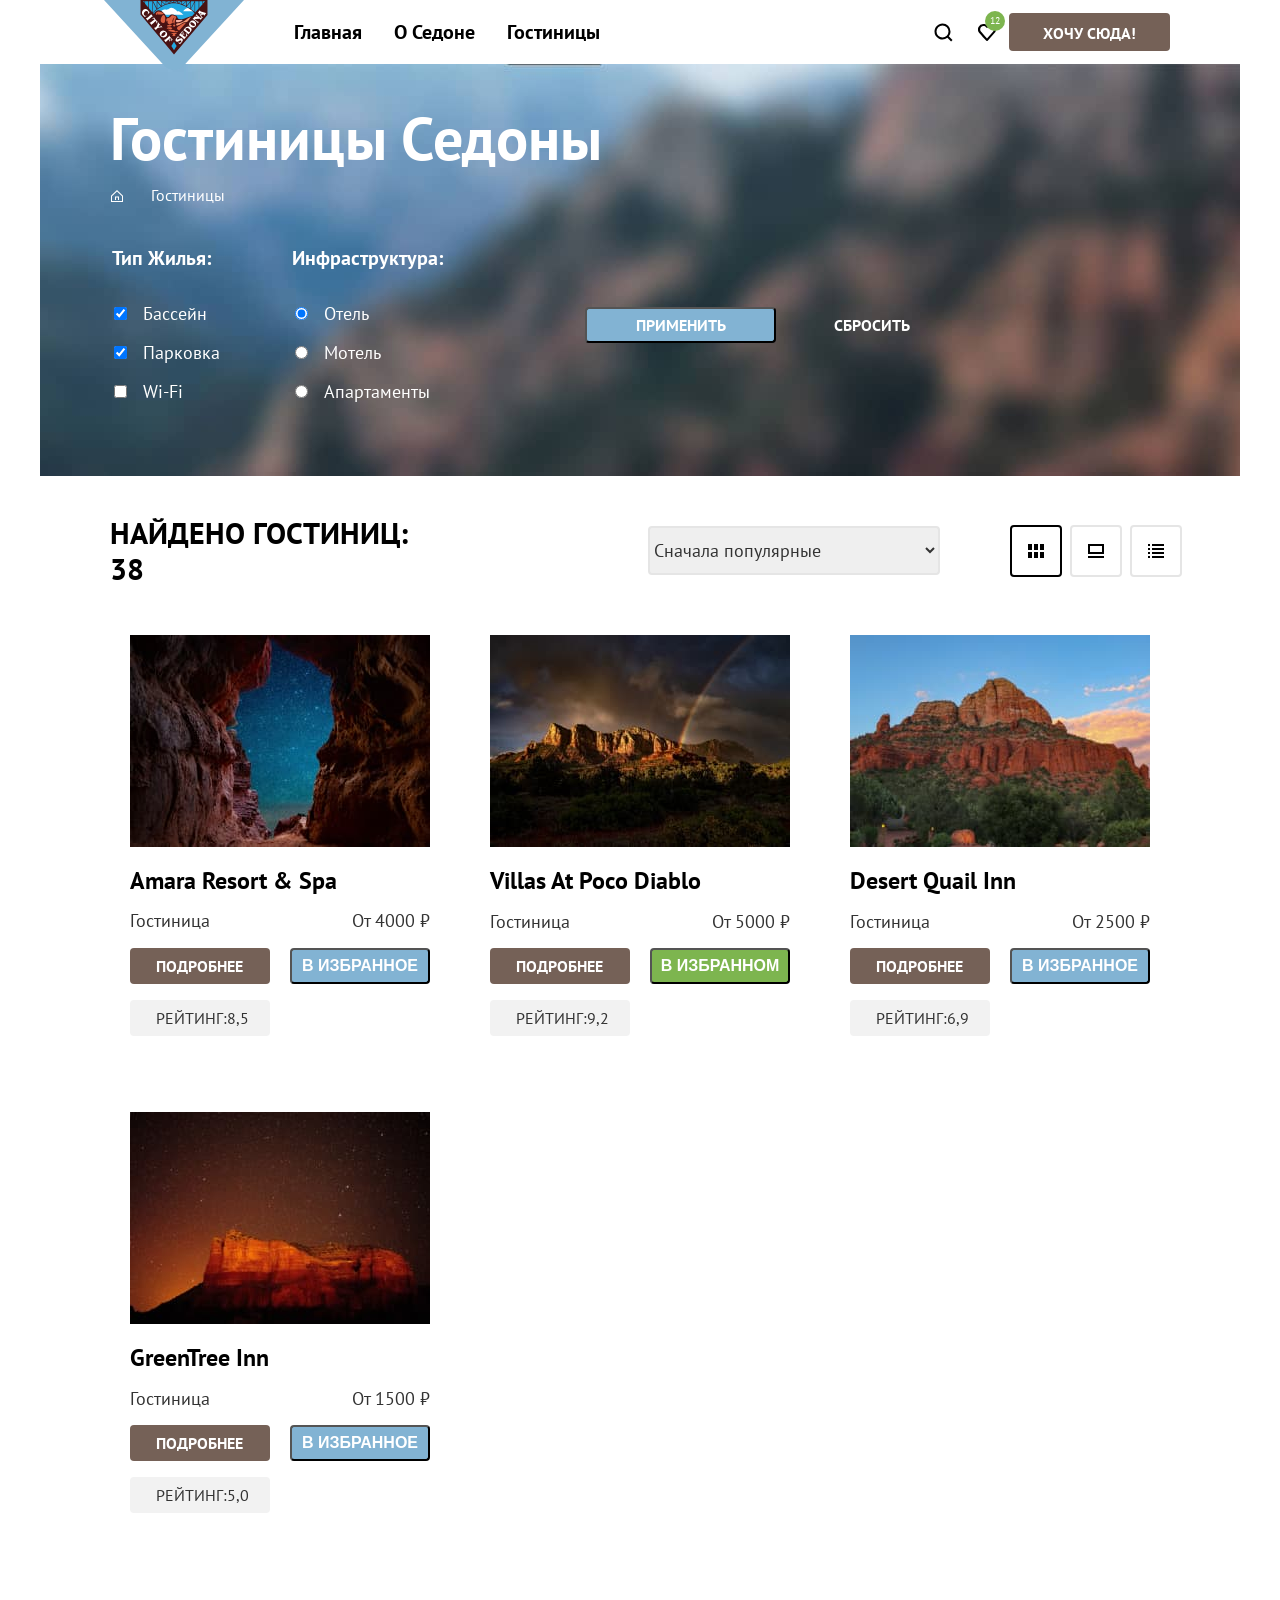
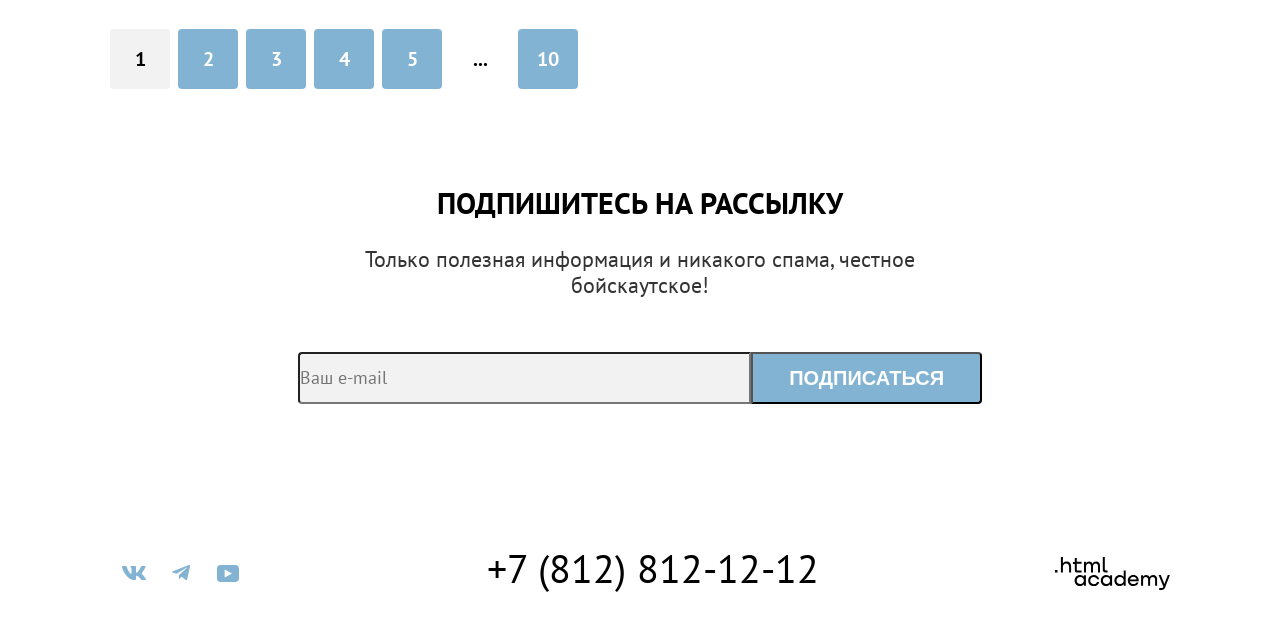
==== commit 4ad40241: "добавляет микросетки на флексах для всех страниц" ====
--- a/catalog.html
+++ b/catalog.html
@@ -28,12 +28,12 @@
           </ul>
           <ul class="navigation-list navigation-user">
             <li class="navigation-item">
-              <a class="navigation-link" href="search.html">
+              <a class="navigation-link navigation-user-link navigation-user-link-search" href="search.html">
                 <span class="visually-hidden">Поиск</span>
               </a>
             </li>
             <li class="navigation-item">
-              <a class="navigation-link" href="selected.html">
+              <a class="navigation-link navigation-user-link navigation-user-link-favorite-count" href="selected.html">
                 <span class="visually-hidden">Отелей в избранном:</span>
                 <span class="favorite-count">12</span>
               </a>
@@ -46,13 +46,12 @@
           </ul>
         </nav>
       </header>
-
       <main class="main-container main-index">
         <header class="inner-header">
           <h1 class="inner-header-title">Гостиницы Седоны</h1>
           <nav aria-label="breadcrumbs">
             <ol class="blreadcrumbs-orderedlist">
-              <li class="blreadcrumbs-item">
+              <li class="blreadcrumbs-item blreadcrumbs-item-first">
                 <a class="breadcrumb-link" href="index.html"><span class="visually-hidden">Главная</span></a>
               </li>
               <li class="blreadcrumbs-item">
@@ -82,7 +81,7 @@
                 </li>
               </ul>
             </fieldset>
-            <fieldset class="catalog-filter-group">
+            <fieldset class="catalog-filter-group catalog-filter-group-last">
               <legend class="catalog-filter-title">Инфраструктура:</legend>
               <ul class="catalog-filter-list">
                 <li class="catalog-filter-item">
@@ -108,7 +107,7 @@
           </form>
         </header>
         <section class="hotels-showing">
-          <h2 class="lead">Найдено гостиниц: <span class="lead hotels-count"> 38 </span></h2>
+          <h2 class="select-title">Найдено гостиниц: <span class=" hotels-count"> 38 </span></h2>
           <select class="select-control" aria-label="Сортировка">
             <option value="popular">Сначала популярные</option>
             <option value="chep">Сначала дешевые</option>
@@ -116,17 +115,17 @@
           </select>
           <ul class="sort-button-list">
             <li class="sort-button-item">
-              <a class="sort-button" href="catalog.html?view=tile">
+              <a class="sort-button sort-button-cards" href="catalog.html?view=tile">
                 <span class="visually-hidden">Показать карточки</span>
               </a>
             </li>
             <li class="sort-button-item">
-              <a class="sort-button" href="catalog.html?view=card">
+              <a class="sort-button sort-button-big-labels" href="catalog.html?view=card">
                 <span class="visually-hidden">Показать крупные значки</span>
               </a>
             </li>
             <li class="sort-button-item">
-              <a class="sort-button" href="catalog.html?view=list">
+              <a class="sort-button sort-button-item-list" href="catalog.html?view=list">
                 <span class="visually-hidden">Показать список</span>
               </a>
             </li>
@@ -137,10 +136,12 @@
             <a class="hotel-card-link" href="#">
               <img class="hotel-card-image" src="images/hotels/hotel-1.jpg" width="300" height="212"
                 alt="Ущелье с видом на звезды">
-              <h3 class="hotel-card-title advantages-title">Amara Resert & Spa</h3>
-            </a>
-            <span class="hotel-card-type">Гостиница</span>
-            <span class="hotel-card-type hotel-card-price">От 4000 &#x20bd;</span>
+              <h3 class="hotel-card-title advantages-title">Amara Resort & Spa</h3>
+            </a>
+            <div class="wrapper-hotel-card-type">
+              <span class="hotel-card-type">Гостиница</span>
+              <span class="hotel-card-type hotel-card-price">От 4000 &#x20bd;</span>
+            </div>
             <a class="hotel-card-information" href="#"><span class="hotel-link-title">Подробнее</span></a>
             <button class="hotel-card-information hotel-link-box-blue" type="button"><span class="hotel-link-title">В
                 избранное</span></button>
@@ -154,8 +155,10 @@
                 alt="Горный пейзаж с радугой на фоне дождевых туч">
               <h3 class="hotel-card-title advantages-title">Villas at Poco Diablo</h3>
             </a>
-            <span class="hotel-card-type advantages-description">Гостиница</span>
+            <div class="wrapper-hotel-card-type">
+              <span class="hotel-card-type advantages-description">Гостиница</span>
             <span class="hotel-card-price advantages-description">От 5000 &#x20bd;</span>
+            </div>
             <a class="hotel-card-information" href="#"><span class="hotel-link-title">Подробнее</span></a>
             <button class="hotel-card-information hotel-link-box-green" type="button"><span class="hotel-link-title ">В
                 избранном</span></button>
@@ -169,8 +172,10 @@
                 alt="Горный пейзаж днем">
               <h3 class="hotel-card-title advantages-title">Desert Quail Inn</h3>
             </a>
+            <div class="wrapper-hotel-card-type">
             <span class="hotel-card-type advantages-description">Гостиница</span>
             <span class="hotel-card-price advantages-description">От 2500 &#x20bd;</span>
+            </div>
             <a class="hotel-card-information" href="#"><span class="hotel-link-title">Подробнее</span></a>
             <button class="hotel-card-information hotel-link-box-blue" type="button"><span class="hotel-link-title">В
                 избранное</span></button>
@@ -184,8 +189,10 @@
                 alt="Горы на фоне звездного ночного неба">
               <h3 class="hotel-card-title advantages-title">GreenTree Inn</h3>
             </a>
+            <div class="wrapper-hotel-card-type">
             <span class="hotel-card-type advantages-description">Гостиница</span>
             <span class="hotel-card-price advantages-description">От 1500 &#x20bd;</span>
+            </div>
             <a class="hotel-card-information" href="#"><span class="hotel-link-title">Подробнее</span></a>
             <button class="hotel-card-information hotel-link-box-blue" type="button"><span class="hotel-link-title">В
                 избранное</span></button>
@@ -222,7 +229,7 @@
           <p class="excerpt">
             Только полезная информация и никакого спама, честное бойскаутское!
           </p>
-          <form action="https://echo.htmlacademy.ru/" method="post">
+          <form class="subscription-form" action="https://echo.htmlacademy.ru/" method="post">
             <label for="email" class="visually-hidden">Введите ваш e-mail</label>
             <input class="subscription-placeholder" type="email" id="email" name="email" placeholder="Ваш e-mail"
               required />
@@ -230,7 +237,6 @@
           </form>
         </section>
       </main>
-
       <footer class="page-footer">
         <section class="footer-social">
           <h2 class="visually-hidden">Социальные сети</h2>
--- a/styles/styles.css
+++ b/styles/styles.css
@@ -77,20 +77,29 @@
 }
 
 .visually-hidden {
-  display: none;
+  position: absolute;
+  width: 1px;
+  height: 1px;
+  margin: -1px;
+  padding: 0;
+  border: 0;
+  clip: rect(0 0 0 0);
+  overflow: hidden;
 }
 
 .page-header {
   display: flex;
-  height: 64px;
   padding: 0 70px;
   position: relative;
 }
 
 .header-logo {
-  width: 140px;
+  max-width: 140px;
   height: 70px;
-  margin-right: 30px;
+  position: absolute;
+  margin: -6px;
+  z-index: 10;
+  top: 6px;
 }
 
 .button {
@@ -117,8 +126,10 @@
 .navigation-list {
   margin: 0;
   padding: 0;
+  padding-left: 168px;
   width: 460px;
   display: flex;
+  flex-wrap: wrap;
   align-items: center;
   font-size: 20px;
   line-height: 22px;
@@ -129,18 +140,44 @@
 .navigation-user {
   max-width: 310px;
   margin-left: auto;
+  justify-content: flex-end;
 }
 
 .navigation-link {
   color: var(--texts-texts-basic);
   text-decoration: none;
   padding: 20px 16px;
+  display: block;
+  box-sizing: border-box;
+}
+
+.navigation-user-link {
+  box-sizing: border-box;
+  min-width: 44px;
+  min-height: 64px;
+}
+
+.navigation-user-link-search {
+  background-image: url(../images/svg/search.svg);
+}
+
+
+
+.navigation-user-link-favorite-count {
+  background-image: url(../images/svg/heart.svg);
+  background-repeat: no-repeat;
+  background-size: auto;
+  background-position: center;
+  position: relative;
 }
 
 .button.navigation-button-link {
-  padding: 8px 50px;
-  text-align: center;
   text-decoration: none;
+  display: block;
+  padding: 8px 34px;
+  min-width: 160px;
+  min-height: 36px;
+  box-sizing: border-box;
 }
 
 .navigation-button-title {
@@ -157,6 +194,16 @@
   line-height: 10px;
   text-align: center;
   color: var(--texts-background-deafault);
+  background: var(--buttons-select);
+  border-radius: 50%;
+  min-width: 20px;
+  min-height: 20px;
+  display: block;
+  position: absolute;
+  top: 11px;
+  right: 4px;
+  padding-top: 5px;
+  box-sizing: border-box;
 }
 
 .hero {
@@ -174,16 +221,17 @@
 }
 
 .hero-image {
-  background-position: center center;
+  padding-top: 51px;
+  padding-bottom: 82px;
 }
 
 .main-lead {
-  /* display: flex;
-  flex-direction: column;
-  align-items: center;
-  justify-content: center; */
   text-align: center;
-  padding: 95px 270px;
+  padding: 69px 270px;
+}
+
+.main-lead-interes {
+  padding: 95px 300px;
 }
 
 .lead {
@@ -192,13 +240,25 @@
   line-height: 36px;
   text-transform: uppercase;
   margin: 0;
+  min-width: 620px;
+  margin-bottom: 25px;
+}
+
+.lead-interes {
+  margin-bottom: 20px;
 }
 
 .excerpt {
+  margin: 0;
   font-weight: 400;
   font-size: 22px;
   line-height: 26px;
   color: var(--texts-second);
+  margin-bottom: 54px;
+}
+
+.excerpt-interes {
+  margin-bottom: 54px;
 }
 
 .advantages-list {
@@ -210,6 +270,8 @@
 }
 
 .advantages-title {
+  margin: 0;
+  margin-bottom: 30px;
   font-weight: 700;
   font-size: 24px;
   line-height: 28px;
@@ -223,10 +285,12 @@
   display: flex;
   flex-direction: column;
   justify-content: center;
-  padding: 0 85px;
+  padding: 112px 85px;
+  box-sizing: border-box;
 }
 
 .advantages-description {
+  margin: 0;
   font-weight: 400;
   font-size: 18px;
   line-height: 21px;
@@ -248,7 +312,7 @@
 }
 
 .advantages-item-key-text {
-  padding: 0 85px;
+  padding: 102px 85px;
 }
 
 .advantages-description-key {
@@ -268,14 +332,33 @@
 }
 
 .services-item {
-  min-height: 385px;
-  display: flex;
-  flex-direction: column;
-  justify-content: center;
+  padding: 183px 80px 85px;
+  position: relative;
 }
 
 .services-item:nth-child(even) {
   background: var(--background-basic-1);
+}
+
+.services-title-residence::before {
+  content: url(../images/svg/service-residence.svg);
+  position: absolute;
+  top: 81px;
+  left: 163.5px;
+}
+
+.services-title-food::before {
+  content: url(../images/svg/service-food.svg);
+  position: absolute;
+  top: 81px;
+  left: 163.5px;
+}
+
+.services-title-present::before {
+  content: url(../images/svg/service-present.svg);
+  position: absolute;
+  top: 81px;
+  left: 168.5px;
 }
 
 .services-description {
@@ -284,28 +367,34 @@
 }
 
 .subscription {
+  display: flex;
+  justify-content: center;
+  flex-direction: column;
+  box-sizing: border-box;
+  text-align: center;
+  padding: 96px 258px 104px;
   background-image: url("../images/background/background-subscription.jpg");
   background-repeat: no-repeat;
   background-size: cover;
   background-position: center;
   background-color: var(--background-basic-4);
-  min-height: 414px;
-  color: var(--texts-background-deafault);
-  text-align: center;
-  display: flex;
-  align-items: center;
-  justify-content: center;
-  flex-direction: column;
-  padding: 95px 258px 105px;
+  min-height: 415px;
+  color: var(--texts-background-deafault);
 }
 
 .subscription-excerpt {
   color: var(--texts-background-deafault);
+  margin-bottom: 54px;
+}
+
+.subscription-form {
+  display: flex;
 }
 
 .button-subscription {
   width: 232px;
   height: 52px;
+  padding: 0;
   background: var(--buttons-second);
   border-radius: 0 4px 4px 0;
   color: var(--texts-background-deafault);
@@ -313,31 +402,41 @@
 
 .subscription-placeholder {
   width: 452px;
-  height: 52px;
+  max-height: 52px;
+  padding: 0;
   background: var(--forms-elements-2);
   font-family: inherit;
   font-weight: 400;
   font-size: 18px;
   line-height: 24px;
   color: var(--texts-texts-basic);
+  border-radius: 4px 0 0 4px;
 }
 
 .page-footer {
   display: flex;
   height: 120px;
   justify-content: center;
-  padding: 0 70px;
+  padding: 40px 70px 30px 70px;
   align-items: center;
   text-align: center;
 }
 
-.footer-social {
-  width: 142px;
-  margin-right: auto;
-}
-
 .social-list {
   list-style-type: none;
+  display: flex;
+  flex-wrap: wrap;
+  max-width: 142px;
+  padding: 0;
+  margin: 0;
+  margin-right: 41.5px;
+}
+
+.social-link {
+  display: block;
+  min-width: 47px;
+  height: 40px;
+  background-position: center;
 }
 
 .social-link-vk {
@@ -356,15 +455,13 @@
 }
 
 .contacts-phone {
-  width: 720px;
   font-weight: 400;
   font-size: 40px;
   line-height: 40px;
   color: var(--texts-texts-basic);
-  min-width: 331px;
-  min-height: 40px;
+  min-width: 720px;
+  min-height: 50px;
   text-decoration: none;
-  padding: 45px 0 35px;
 }
 
 .htmlacademy-link {
@@ -372,22 +469,26 @@
   background-repeat: no-repeat;
   display: block;
   width: 115px;
-  margin-left: auto;
+  height: 33px;
+  margin-left: 41.5px;
 }
 
 .inner-header {
-  display: flex;
-  flex-direction: column;
   background-color: var(--background-basic-4);
   background-image: url("../images/background/background-inner-header.jpg");
   background-repeat: no-repeat;
   background-size: cover;
   background-position: center;
-  min-height: 416px;
+  min-height: 412px;
+  margin-bottom: 50px;
+  padding: 35px 70px 70px;
+  box-sizing: border-box;
 }
 
 .inner-header-title {
-  margin: 35px 70px;
+  margin: 0;
+  margin-bottom: 8px;
+  width: 495px;
   font-weight: 700;
   font-size: 60px;
   line-height: 78px;
@@ -414,12 +515,22 @@
 
 .blreadcrumbs-orderedlist {
   list-style-type: none;
-  margin: 8px 70px 0;
-}
-
-.blreadcrumbs-orderedlist:first-child {
+  margin: 0;
+  margin-bottom: 40px;
+  padding: 0;
+  display: flex;
+  gap: 28px;
+}
+
+.blreadcrumbs-item {
+  height: 21px;
+  min-width: 13px;
+}
+
+.blreadcrumbs-item-first {
   background-image: url("../images/svg/breadcrumb-home.svg");
   background-repeat: no-repeat;
+  background-position: center;
 }
 
 .breadcrumb-link {
@@ -433,11 +544,12 @@
 .catalog-filters {
   display: flex;
   align-items: center;
-  margin: 40px 70px 70px;
 }
 
 .catalog-filter-list {
   list-style-type: none;
+  margin: 0;
+  padding: 0;
 }
 
 .catalog-filter-title {
@@ -446,17 +558,34 @@
   line-height: 24px;
   text-transform: capitalize;
   color: var(--texts-background-deafault);
+  margin-bottom: 32px;
+}
+
+.catalog-filter-item {
+  margin-bottom: 16px;
+}
+
+.catalog-filter-item:last-child {
+  margin-bottom: 0;
 }
 
 .catalog-filter-group {
+  border: none;
+  margin: 0;
+  padding: 0;
   margin-right: 70px;
 }
 
+.catalog-filter-group-last {
+  margin-right: 140px;
+}
+
 .hotels-showing {
   display: flex;
   align-items: center;
-  justify-content: space-around;
-  margin-top: 50px;
+  height: 49px;
+  padding: 0 70px;
+  margin-bottom: 40px;
 }
 
 .controll {
@@ -464,45 +593,117 @@
   font-size: 18px;
   line-height: 23px;
   color: var(--texts-background-deafault);
+}
+
+.controll-input {
+  margin-right: 16px;
 }
 
 .select-control {
   border: 2px solid var(--buttons-disabled);
   border-radius: 4px;
-  width: 292px;
+  min-width: 292px;
   height: 49px;
   font-family: var(--font-family);
   font-weight: 400;
   font-size: 18px;
   line-height: 117%;
   color: var(--texts-second);
+  margin-right: 70px;
+}
+
+.select-title {
+  font-weight: 700;
+  font-size: 30px;
+  line-height: 36px;
+  text-transform: uppercase;
+  margin: 0;
+  min-width: 338px;
+  margin-right: 200px;
 }
 
 .sort-button-list {
   list-style-type: none;
+  display: flex;
+  gap: 8px;
+  padding: 0;
+  margin: 0;
+}
+
+.sort-button-item {
+  width: 48px;
+  height: 48px;
+  border: 2px solid var(--buttons-disabled);
+  border-radius: 4px;
+}
+
+.sort-button-item:first-child {
+  border: 2px solid var(--texts-texts-basic);
+}
+
+.sort-button {
+  padding: 14px 12px;
+  box-sizing: border-box;
+  width: 48px;
+  height: 48px;
+  display: block;
+  background-repeat: no-repeat;
+  background-position: center;
+}
+
+.sort-button-cards {
+  background-image: url(../images/svg/icons-cards.svg);
+}
+
+.sort-button-big-labels {
+  background-image: url(../images/svg/icons-large.svg);
+}
+
+.sort-button-item-list {
+  background-image: url(../images/svg/icons-list.svg);
 }
 
 .hotels-list {
-  width: 1060px;
-  margin: 40px auto 80px;
-  list-style-type: none;
-  padding: 0;
+  margin: 0;
+  margin-bottom: 80px;
+  list-style-type: none;
+  padding: 0 70px;
   display: grid;
   grid-template-columns: repeat(3, 340px);
   gap: 20px;
 }
 
+.hotel-card {
+  display: flex;
+  flex-wrap: wrap;
+  padding: 20px;
+  box-sizing: border-box;
+}
+
 .hotel-card-link {
   text-decoration: none;
+}
+
+.hotel-card-image {
+  margin-bottom: 16px;
 }
 
 .hotel-card-title {
   color: var(--texts-texts-basic);
   text-transform: capitalize;
+  margin: 0;
+  margin-bottom: 16px;
 }
 
 .hotel-card-type {
   color: var(--texts-second);
+}
+
+.wrapper-hotel-card-type {
+  display: flex;
+  justify-content: space-between;
+  width: 300px;
+  margin-bottom: 16px;
 }
 
 .hotel-link-title {
@@ -515,16 +716,22 @@
 }
 
 .hotel-card-information {
-  padding: 8px 50px;
-  min-width: 140px;
-  min-height: 36px;
   background-color: var(--texts-hover);
   border-radius: 4px;
   text-decoration: none;
+  display: inline-block;
+  padding: 8px 26px;
+  box-sizing: border-box;
+  width: 140px;
+  height: 36px;
+  margin-right: auto;
+  margin-bottom: 16px;
 }
 
 .hotel-link-box-blue {
   background: var(--buttons-second);
+  padding: 0;
+  margin-right: 0;
 }
 
 .hotel-link-box-grey {
@@ -538,6 +745,8 @@
 
 .hotel-link-box-green {
   background: var(--buttons-select);
+  padding: 0;
+  margin-right: 0;
 }
 
 .subscription-inner {
@@ -547,7 +756,7 @@
 
 .pagination-list {
   list-style-type: none;
-  margin: 0;
+  margin: 0 70px;
   padding: 0;
   display: flex;
   gap: 8px;
@@ -561,9 +770,6 @@
   text-transform: uppercase;
   color: var(--texts-background-deafault);
   text-decoration: none;
-}
-
-.pagination-item {
   border-radius: 4px;
   width: 60px;
   height: 60px;
@@ -573,7 +779,13 @@
   justify-content: center;
 }
 
+.pagination-item:nth-last-child(2) .pagination-link {
+  background: var(--background-basic-1);
+  color: var(--texts-texts-basic);
+}
+
 .pagination-current {
   background: var(--forms-elements-2);
   color: var(--texts-texts-basic);
-}
+  border-radius: 4px;
+}
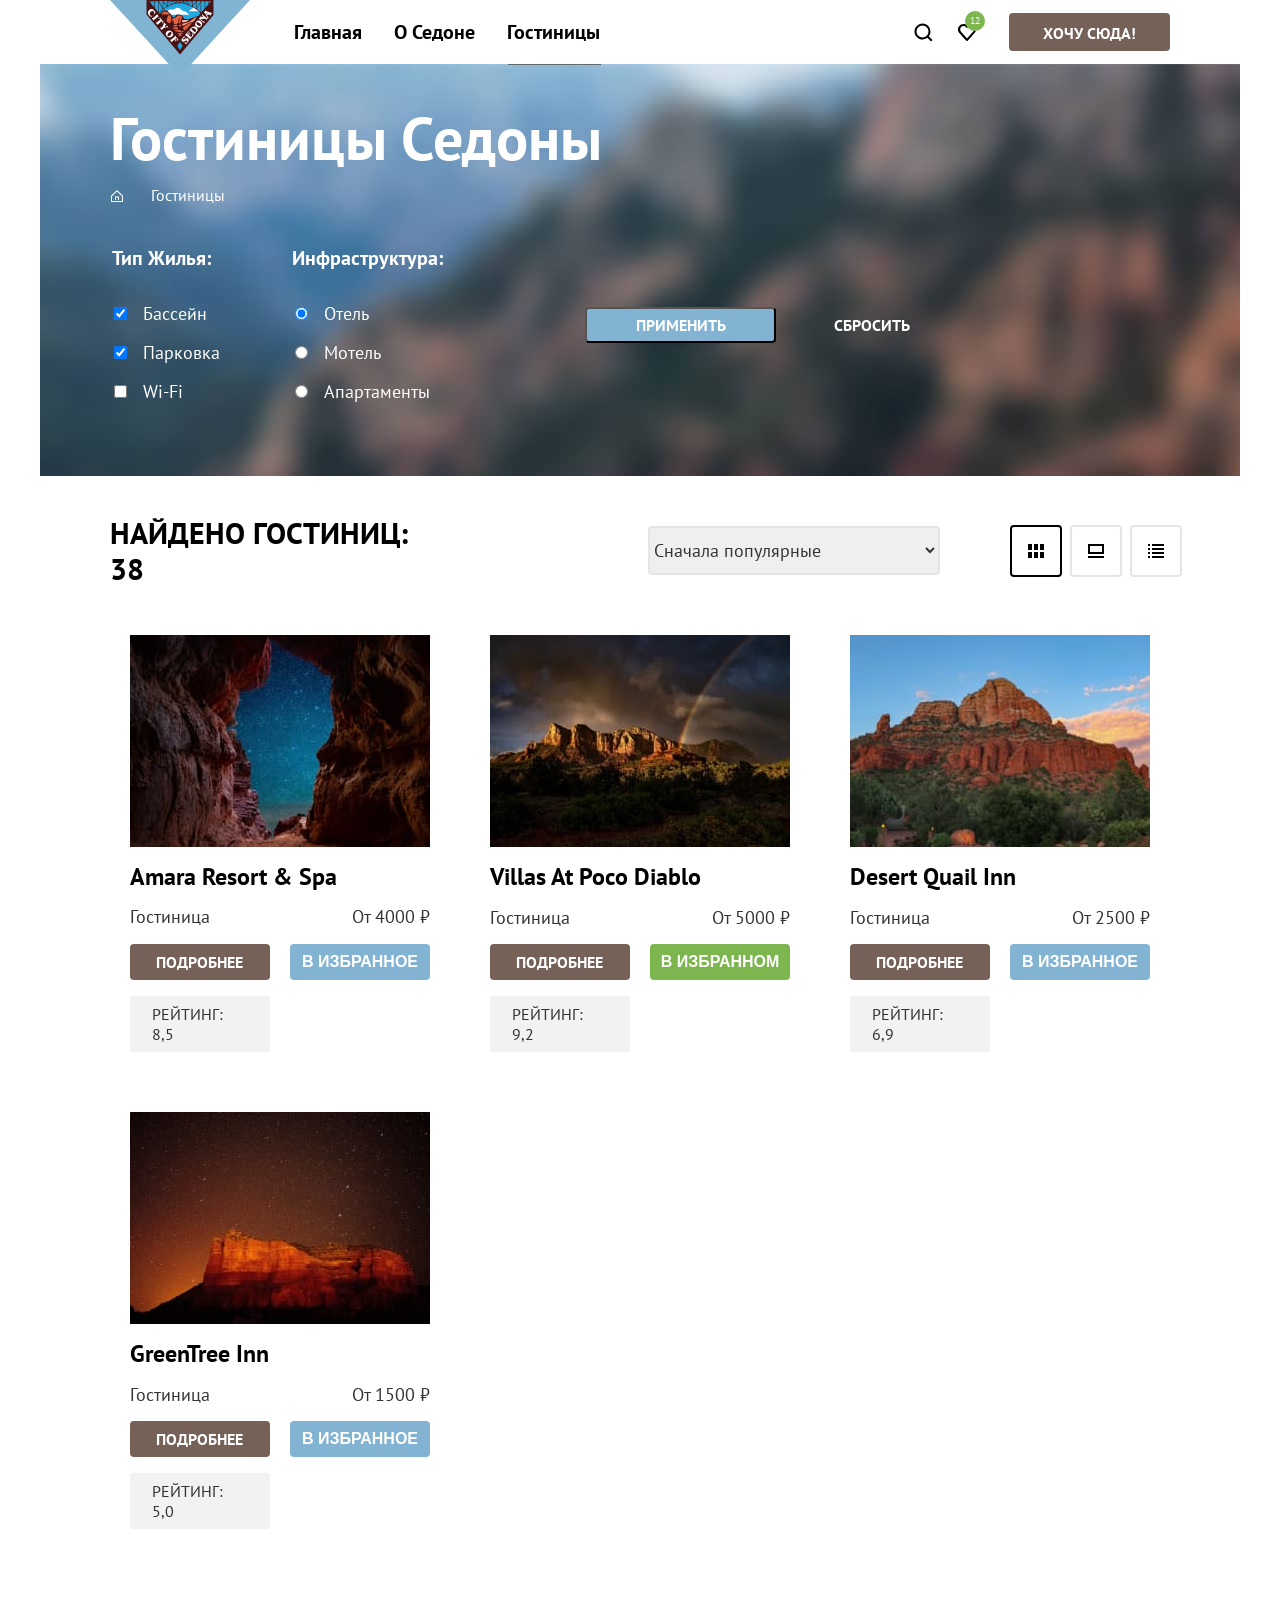
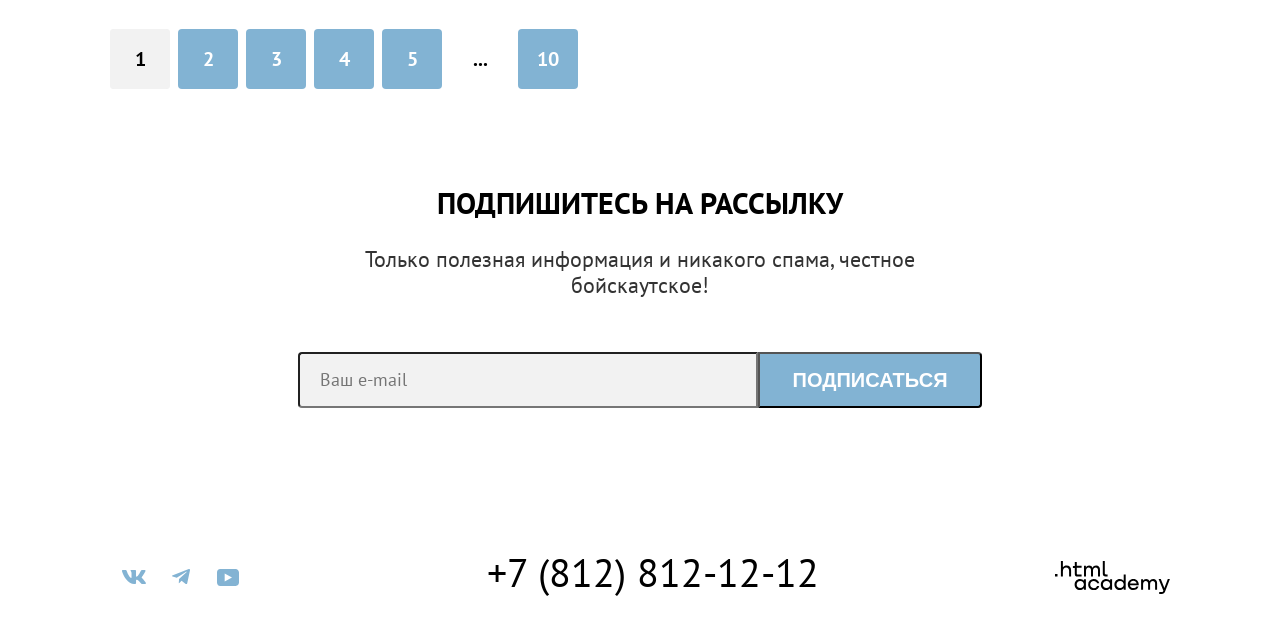
==== commit 4d1102b6: "добавляет микросетки" ====
--- a/catalog.html
+++ b/catalog.html
@@ -138,16 +138,14 @@
                 alt="Ущелье с видом на звезды">
               <h3 class="hotel-card-title advantages-title">Amara Resort & Spa</h3>
             </a>
-            <div class="wrapper-hotel-card-type">
-              <span class="hotel-card-type">Гостиница</span>
-              <span class="hotel-card-type hotel-card-price">От 4000 &#x20bd;</span>
-            </div>
+            <span class="hotel-card-type">Гостиница</span>
+            <span class="hotel-card-type hotel-card-price">От 4000 &#x20bd;</span>
             <a class="hotel-card-information" href="#"><span class="hotel-link-title">Подробнее</span></a>
             <button class="hotel-card-information hotel-link-box-blue" type="button"><span class="hotel-link-title">В
                 избранное</span></button>
             <span class="visually-hidden">4 звезды</span>
             <a class="hotel-card-information hotel-link-box-grey" href="#"><span
-                class="hotel-link-title hotel-link-title-weight">РЕЙТИНГ:8,5</span></a>
+                class="hotel-link-title hotel-link-title-weight">РЕЙТИНГ: 8,5</span></a>
           </li>
           <li class="hotel-card">
             <a class="hotel-card-link" href="#">
@@ -155,16 +153,14 @@
                 alt="Горный пейзаж с радугой на фоне дождевых туч">
               <h3 class="hotel-card-title advantages-title">Villas at Poco Diablo</h3>
             </a>
-            <div class="wrapper-hotel-card-type">
-              <span class="hotel-card-type advantages-description">Гостиница</span>
+            <span class="hotel-card-type advantages-description">Гостиница</span>
             <span class="hotel-card-price advantages-description">От 5000 &#x20bd;</span>
-            </div>
             <a class="hotel-card-information" href="#"><span class="hotel-link-title">Подробнее</span></a>
             <button class="hotel-card-information hotel-link-box-green" type="button"><span class="hotel-link-title ">В
                 избранном</span></button>
             <span class="visually-hidden">4 звезды</span>
             <a class="hotel-card-information hotel-link-box-grey" href="#"><span
-                class="hotel-link-title hotel-link-title-weight">РЕЙТИНГ:9,2</span></a>
+                class="hotel-link-title hotel-link-title-weight">РЕЙТИНГ: 9,2</span></a>
           </li>
           <li class="hotel-card">
             <a class="hotel-card-link" href="#">
@@ -172,16 +168,14 @@
                 alt="Горный пейзаж днем">
               <h3 class="hotel-card-title advantages-title">Desert Quail Inn</h3>
             </a>
-            <div class="wrapper-hotel-card-type">
             <span class="hotel-card-type advantages-description">Гостиница</span>
             <span class="hotel-card-price advantages-description">От 2500 &#x20bd;</span>
-            </div>
             <a class="hotel-card-information" href="#"><span class="hotel-link-title">Подробнее</span></a>
             <button class="hotel-card-information hotel-link-box-blue" type="button"><span class="hotel-link-title">В
                 избранное</span></button>
             <span class="visually-hidden">3 звезды</span>
             <a class="hotel-card-information hotel-link-box-grey" href="#"><span
-                class="hotel-link-title hotel-link-title-weight">РЕЙТИНГ:6,9</span></a>
+                class="hotel-link-title hotel-link-title-weight">РЕЙТИНГ: 6,9</span></a>
           </li>
           <li class="hotel-card">
             <a class="hotel-card-link" href="#">
@@ -189,16 +183,14 @@
                 alt="Горы на фоне звездного ночного неба">
               <h3 class="hotel-card-title advantages-title">GreenTree Inn</h3>
             </a>
-            <div class="wrapper-hotel-card-type">
             <span class="hotel-card-type advantages-description">Гостиница</span>
             <span class="hotel-card-price advantages-description">От 1500 &#x20bd;</span>
-            </div>
             <a class="hotel-card-information" href="#"><span class="hotel-link-title">Подробнее</span></a>
             <button class="hotel-card-information hotel-link-box-blue" type="button"><span class="hotel-link-title">В
                 избранное</span></button>
             <span class="visually-hidden">2 звезды</span>
             <a class="hotel-card-information hotel-link-box-grey" href="#"><span
-                class="hotel-link-title hotel-link-title-weight">РЕЙТИНГ:5,0</span></a>
+                class="hotel-link-title hotel-link-title-weight">РЕЙТИНГ: 5,0</span></a>
           </li>
         </ul>
         <ul class="pagination-list">
--- a/styles/styles.css
+++ b/styles/styles.css
@@ -90,16 +90,14 @@
 .page-header {
   display: flex;
   padding: 0 70px;
-  position: relative;
 }
 
 .header-logo {
   max-width: 140px;
   height: 70px;
-  position: absolute;
-  margin: -6px;
-  z-index: 10;
-  top: 6px;
+  position: relative;
+  margin-bottom: -6px;
+  margin-right: 28px;
 }
 
 .button {
@@ -126,7 +124,6 @@
 .navigation-list {
   margin: 0;
   padding: 0;
-  padding-left: 168px;
   width: 460px;
   display: flex;
   flex-wrap: wrap;
@@ -138,9 +135,16 @@
 }
 
 .navigation-user {
+  margin: 0;
+  padding: 0;
+  width: 460px;
+  display: flex;
+  flex-wrap: wrap;
+  align-items: center;
   max-width: 310px;
   margin-left: auto;
   justify-content: flex-end;
+  list-style-type: none;
 }
 
 .navigation-link {
@@ -159,16 +163,15 @@
 
 .navigation-user-link-search {
   background-image: url(../images/svg/search.svg);
-}
-
-
+  background-repeat: no-repeat;
+}
 
 .navigation-user-link-favorite-count {
   background-image: url(../images/svg/heart.svg);
   background-repeat: no-repeat;
-  background-size: auto;
   background-position: center;
   position: relative;
+  margin-right: 20px;
 }
 
 .button.navigation-button-link {
@@ -176,6 +179,7 @@
   display: block;
   padding: 8px 34px;
   min-width: 160px;
+  max-width: 200px;
   min-height: 36px;
   box-sizing: border-box;
 }
@@ -391,9 +395,14 @@
   display: flex;
 }
 
+.subscription-form input{
+  padding-top: 14px;
+  padding-bottom: 14px;
+  padding-left: 20px;
+}
+
 .button-subscription {
   width: 232px;
-  height: 52px;
   padding: 0;
   background: var(--buttons-second);
   border-radius: 0 4px 4px 0;
@@ -415,8 +424,8 @@
 
 .page-footer {
   display: flex;
-  height: 120px;
-  justify-content: center;
+  flex-wrap: wrap;
+  justify-content: space-between;
   padding: 40px 70px 30px 70px;
   align-items: center;
   text-align: center;
@@ -429,13 +438,13 @@
   max-width: 142px;
   padding: 0;
   margin: 0;
-  margin-right: 41.5px;
+  margin-right: 41px;
 }
 
 .social-link {
   display: block;
   min-width: 47px;
-  height: 40px;
+  height: 47px;
   background-position: center;
 }
 
@@ -459,7 +468,7 @@
   font-size: 40px;
   line-height: 40px;
   color: var(--texts-texts-basic);
-  min-width: 720px;
+  width: 720px;
   min-height: 50px;
   text-decoration: none;
 }
@@ -468,9 +477,9 @@
   background-image: url("../images/svg/logo-htmlacademy.svg");
   background-repeat: no-repeat;
   display: block;
-  width: 115px;
+  min-width: 115px;
   height: 33px;
-  margin-left: 41.5px;
+  margin-left: 41px;
 }
 
 .inner-header {
@@ -674,36 +683,38 @@
 }
 
 .hotel-card {
-  display: flex;
-  flex-wrap: wrap;
+  display: grid;
+  grid-template-columns: repeat(2, 2fr);
+  grid-template-rows: auto 1fr;
+  row-gap: 16px;
+  column-gap: 20px;
   padding: 20px;
-  box-sizing: border-box;
 }
 
 .hotel-card-link {
   text-decoration: none;
+  grid-column: 1/-1;
 }
 
 .hotel-card-image {
+  display: block;
   margin-bottom: 16px;
+  object-fit: cover;
+  object-position: center;
 }
 
 .hotel-card-title {
   color: var(--texts-texts-basic);
   text-transform: capitalize;
   margin: 0;
-  margin-bottom: 16px;
 }
 
 .hotel-card-type {
   color: var(--texts-second);
 }
 
-.wrapper-hotel-card-type {
-  display: flex;
-  justify-content: space-between;
-  width: 300px;
-  margin-bottom: 16px;
+.hotel-card-price{
+  margin-left: auto;
 }
 
 .hotel-link-title {
@@ -718,24 +729,19 @@
 .hotel-card-information {
   background-color: var(--texts-hover);
   border-radius: 4px;
+  border-color: transparent;
   text-decoration: none;
-  display: inline-block;
   padding: 8px 26px;
-  box-sizing: border-box;
-  width: 140px;
-  height: 36px;
-  margin-right: auto;
-  margin-bottom: 16px;
 }
 
 .hotel-link-box-blue {
   background: var(--buttons-second);
   padding: 0;
-  margin-right: 0;
 }
 
 .hotel-link-box-grey {
   background: var(--forms-elements-2);
+  padding: 8px 22px;
 }
 
 .hotel-link-title-weight {
@@ -746,7 +752,6 @@
 .hotel-link-box-green {
   background: var(--buttons-select);
   padding: 0;
-  margin-right: 0;
 }
 
 .subscription-inner {
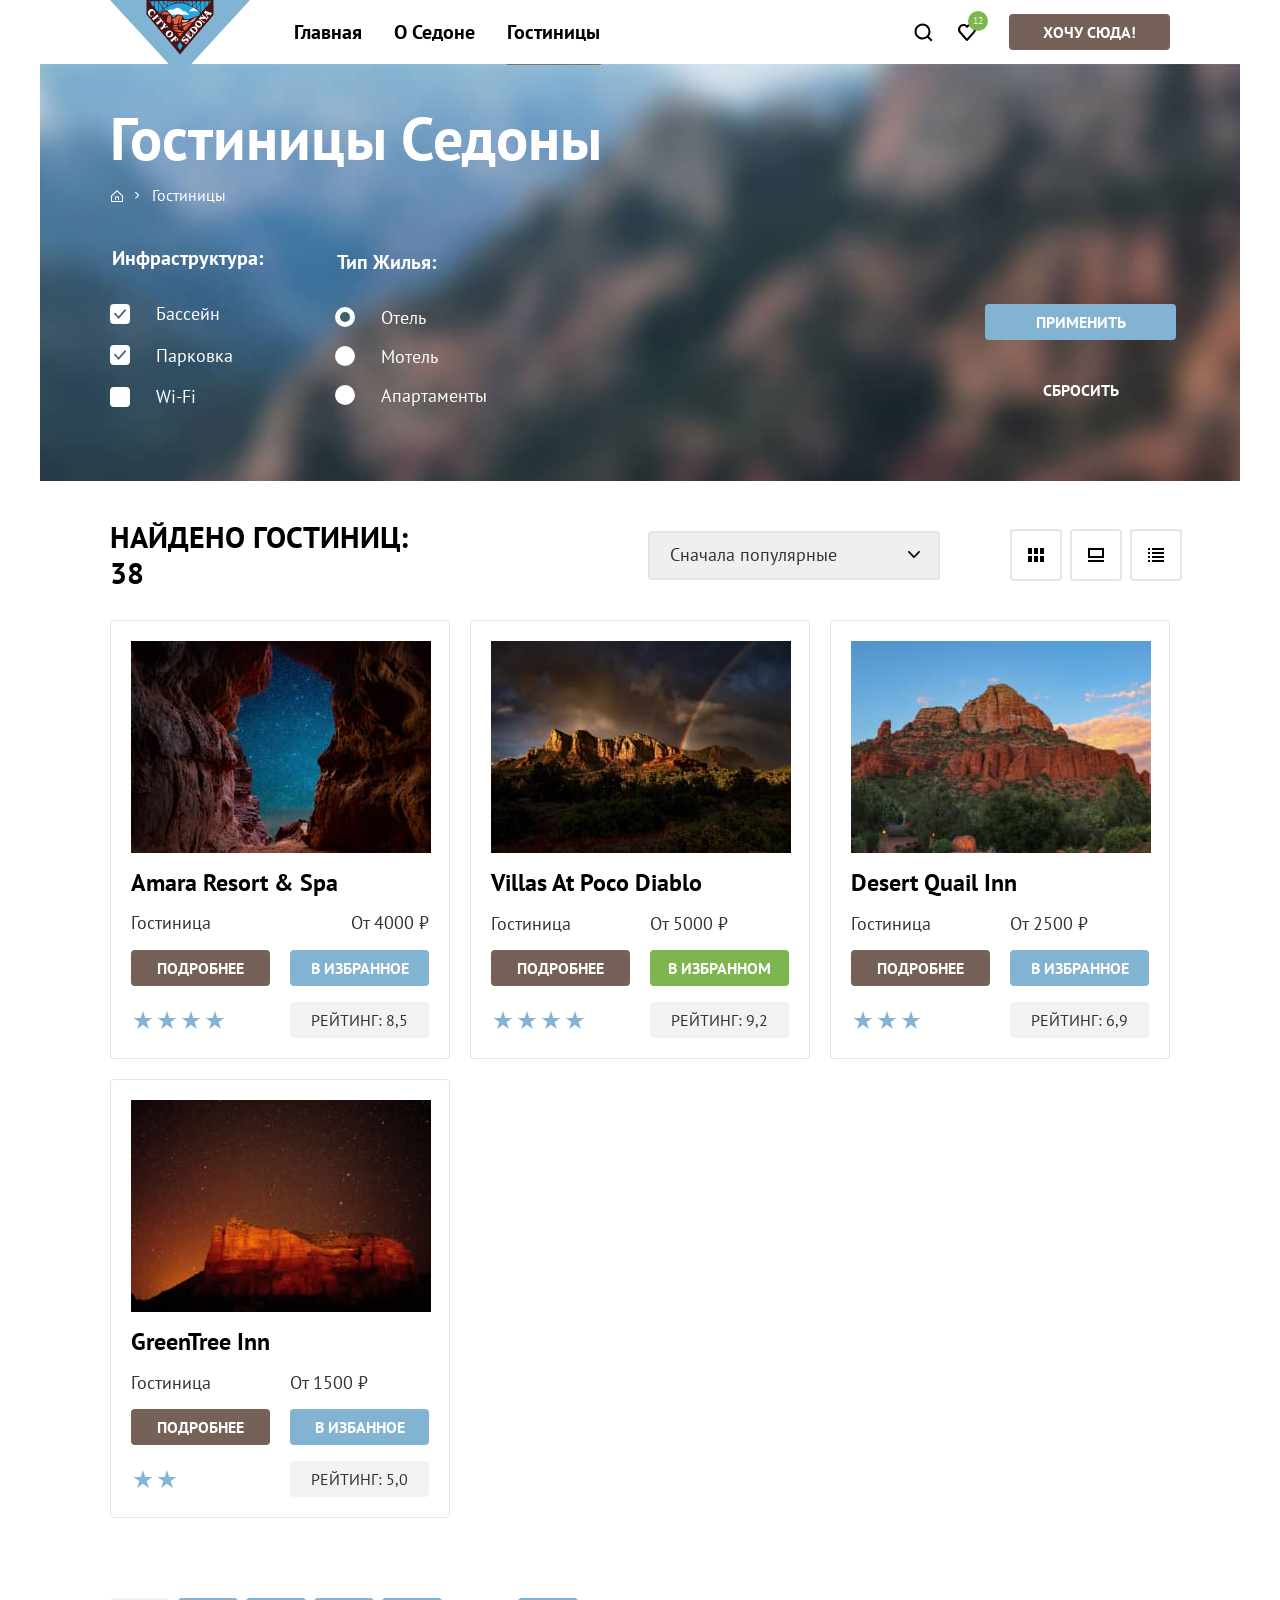
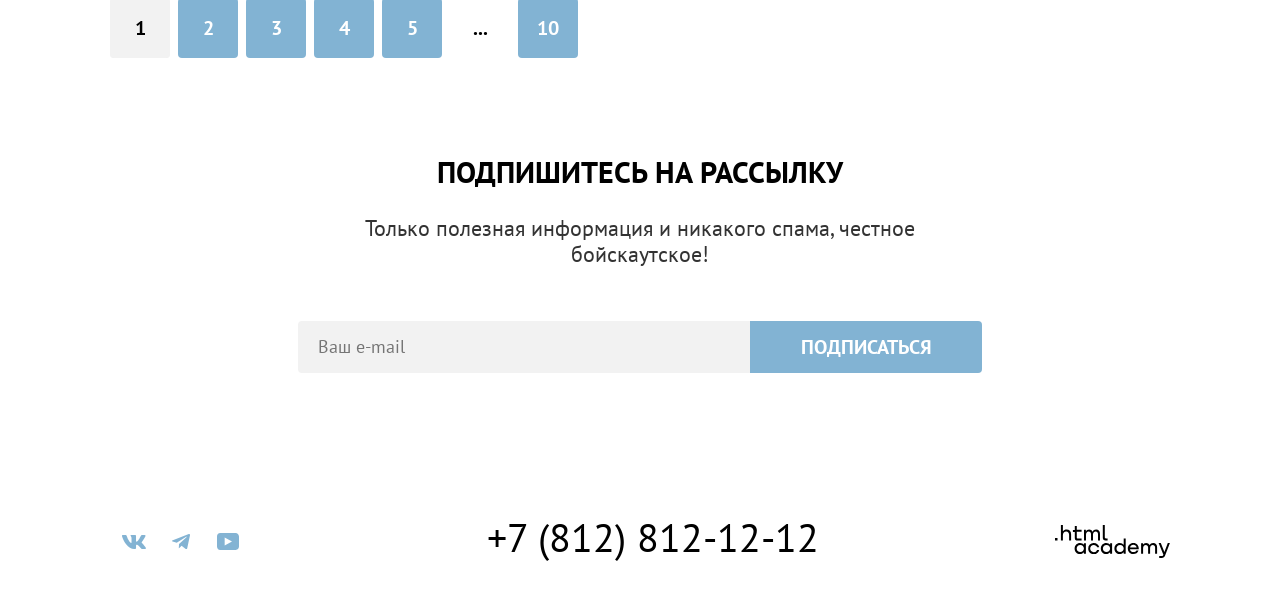
==== commit bded3db0: "добавляет декоративные элементы всех страниц" ====
--- a/catalog.html
+++ b/catalog.html
@@ -26,22 +26,20 @@
               <a class="navigation-link" href="catalog.html">Гостиницы</a>
             </li>
           </ul>
-          <ul class="navigation-list navigation-user">
-            <li class="navigation-item">
-              <a class="navigation-link navigation-user-link navigation-user-link-search" href="search.html">
+          <ul class="navigation-user">
+            <li class="navigation-item">
+              <a class="navigation-user-link navigation-user-link-search" href="search.html">
                 <span class="visually-hidden">Поиск</span>
               </a>
             </li>
             <li class="navigation-item">
-              <a class="navigation-link navigation-user-link navigation-user-link-favorite-count" href="selected.html">
+              <a class="navigation-user-link navigation-user-link-favorite-count" href="selected.html">
                 <span class="visually-hidden">Отелей в избранном:</span>
                 <span class="favorite-count">12</span>
               </a>
             </li>
             <li class="navigation-item-button">
-              <a class="button navigation-button-link" href="catalog.html">
-                <span class="navigation-button-title">Хочу сюда!</span>
-              </a>
+              <a class="button navigation-button-link" href="catalog.html">Хочу сюда!</a>
             </li>
           </ul>
         </nav>
@@ -62,7 +60,7 @@
           <h2 class="visually-hidden">Фильтры по каталогу</h2>
           <form class="catalog-filters" action="https://echo.htmlacademy.ru/" method="get">
             <fieldset class="catalog-filter-group">
-              <legend class="catalog-filter-title">Тип жилья:</legend>
+              <legend class="catalog-filter-title">Инфраструктура:</legend>
               <ul class="catalog-filter-list">
                 <li class="catalog-filter-item">
                   <label class="controll">
@@ -82,37 +80,44 @@
               </ul>
             </fieldset>
             <fieldset class="catalog-filter-group catalog-filter-group-last">
-              <legend class="catalog-filter-title">Инфраструктура:</legend>
+              <legend class="catalog-filter-title">Тип жилья:</legend>
               <ul class="catalog-filter-list">
                 <li class="catalog-filter-item">
                   <label class="controll">
-                    <input class="controll-input" type="radio" name="infrostructure-group" value="hotel" checked />Отель
-                  </label>
-                </li>
-                <li class="catalog-filter-item">
-                  <label class="controll">
-                    <input class="controll-input" type="radio" name="infrostructure-group" value="motel" />Мотель
-                  </label>
-                </li>
-                <li class="catalog-filter-item">
-                  <label class="controll">
-                    <input class="controll-input" type="radio" name="infrostructure-group"
+                    <input class="controll-input radio-input" type="radio" name="infrostructure-group" value="hotel" checked />Отель
+                  </label>
+                </li>
+                <li class="catalog-filter-item">
+                  <label class="controll">
+                    <input class="controll-input radio-input" type="radio" name="infrostructure-group" value="motel" />Мотель
+                  </label>
+                </li>
+                <li class="catalog-filter-item">
+                  <label class="controll">
+                    <input class="controll-input radio-input" type="radio" name="infrostructure-group"
                       value="apartaments" />Апартаменты
                   </label>
                 </li>
               </ul>
             </fieldset>
-            <button class="inner-header-button" type="submit">Применить</button>
-            <button class="inner-header-button transparent-button " type="reset">Сбросить</button>
+            <div class="filter-price">
+              <h2 class="visually-hidden">Фильтр по цене</h2>
+            </div>
+            <div class="wrapper-inner-header-button">
+              <button class="inner-header-button submit-button" type="submit">Применить</button>
+              <button class="inner-header-button reset-button " type="reset">Сбросить</button>
+            </div>
           </form>
         </header>
         <section class="hotels-showing">
           <h2 class="select-title">Найдено гостиниц: <span class=" hotels-count"> 38 </span></h2>
-          <select class="select-control" aria-label="Сортировка">
+          <div class="select-wrapper">
+            <select class="select-control" aria-label="Сортировка">
             <option value="popular">Сначала популярные</option>
             <option value="chep">Сначала дешевые</option>
             <option value="expensive">Сначала дорогие</option>
-          </select>
+            </select>
+          </div>
           <ul class="sort-button-list">
             <li class="sort-button-item">
               <a class="sort-button sort-button-cards" href="catalog.html?view=tile">
@@ -136,61 +141,61 @@
             <a class="hotel-card-link" href="#">
               <img class="hotel-card-image" src="images/hotels/hotel-1.jpg" width="300" height="212"
                 alt="Ущелье с видом на звезды">
-              <h3 class="hotel-card-title advantages-title">Amara Resort & Spa</h3>
+              <h3 class="hotel-card-title">Amara Resort & Spa</h3>
             </a>
             <span class="hotel-card-type">Гостиница</span>
             <span class="hotel-card-type hotel-card-price">От 4000 &#x20bd;</span>
-            <a class="hotel-card-information" href="#"><span class="hotel-link-title">Подробнее</span></a>
-            <button class="hotel-card-information hotel-link-box-blue" type="button"><span class="hotel-link-title">В
-                избранное</span></button>
-            <span class="visually-hidden">4 звезды</span>
-            <a class="hotel-card-information hotel-link-box-grey" href="#"><span
-                class="hotel-link-title hotel-link-title-weight">РЕЙТИНГ: 8,5</span></a>
+            <a class="hotel-card-information" href="#">Подробнее</a>
+            <button class="hotel-card-information hotel-link-box-blue" type="button">В избранное</button>
+            <div class="hotel-stars" data-stars="4" role="img" aria-label="Отель 4 звезды">
+              <span class="visually-hidden">4 звезды</span>
+            </div>
+            <a class="hotel-card-information hotel-link-box-grey" href="#">РЕЙТИНГ: 8,5</a>
           </li>
           <li class="hotel-card">
             <a class="hotel-card-link" href="#">
               <img class="hotel-card-image" src="images/hotels/hotel-2.jpg" width="300" height="212"
                 alt="Горный пейзаж с радугой на фоне дождевых туч">
-              <h3 class="hotel-card-title advantages-title">Villas at Poco Diablo</h3>
+              <h3 class="hotel-card-title">Villas at Poco Diablo</h3>
             </a>
             <span class="hotel-card-type advantages-description">Гостиница</span>
-            <span class="hotel-card-price advantages-description">От 5000 &#x20bd;</span>
-            <a class="hotel-card-information" href="#"><span class="hotel-link-title">Подробнее</span></a>
-            <button class="hotel-card-information hotel-link-box-green" type="button"><span class="hotel-link-title ">В
-                избранном</span></button>
-            <span class="visually-hidden">4 звезды</span>
-            <a class="hotel-card-information hotel-link-box-grey" href="#"><span
-                class="hotel-link-title hotel-link-title-weight">РЕЙТИНГ: 9,2</span></a>
+            <span class="hotel-card-type advantages-description">От 5000 &#x20bd;</span>
+            <a class="hotel-card-information" href="#">Подробнее</a>
+            <button class="hotel-card-information hotel-link-box-green" type="button">В избранном</button>
+            <div class="hotel-stars" data-stars="4" role="img" aria-label="Отель 4 звезды">
+              <span class="visually-hidden">4 звезды</span>
+            </div>
+            <a class="hotel-card-information hotel-link-box-grey" href="#">РЕЙТИНГ: 9,2</a>
           </li>
           <li class="hotel-card">
             <a class="hotel-card-link" href="#">
               <img class="hotel-card-image" src="images/hotels/hotel-3.jpg" width="300" height="212"
                 alt="Горный пейзаж днем">
-              <h3 class="hotel-card-title advantages-title">Desert Quail Inn</h3>
+              <h3 class="hotel-card-title">Desert Quail Inn</h3>
             </a>
             <span class="hotel-card-type advantages-description">Гостиница</span>
-            <span class="hotel-card-price advantages-description">От 2500 &#x20bd;</span>
-            <a class="hotel-card-information" href="#"><span class="hotel-link-title">Подробнее</span></a>
-            <button class="hotel-card-information hotel-link-box-blue" type="button"><span class="hotel-link-title">В
-                избранное</span></button>
-            <span class="visually-hidden">3 звезды</span>
-            <a class="hotel-card-information hotel-link-box-grey" href="#"><span
-                class="hotel-link-title hotel-link-title-weight">РЕЙТИНГ: 6,9</span></a>
+            <span class="hotel-card-type advantages-description">От 2500 &#x20bd;</span>
+            <a class="hotel-card-information" href="#">Подробнее</a>
+            <button class="hotel-card-information hotel-link-box-blue" type="button">В избранное</button>
+            <div class="hotel-stars" data-stars="3" role="img" aria-label="Отель 3 звезды">
+              <span class="visually-hidden">3 звезды</span>
+            </div>
+            <a class="hotel-card-information hotel-link-box-grey" href="#">РЕЙТИНГ: 6,9</a>
           </li>
           <li class="hotel-card">
             <a class="hotel-card-link" href="#">
               <img class="hotel-card-image" src="images/hotels/hotel-4.jpg" width="300" height="212"
                 alt="Горы на фоне звездного ночного неба">
-              <h3 class="hotel-card-title advantages-title">GreenTree Inn</h3>
+              <h3 class="hotel-card-title">GreenTree Inn</h3>
             </a>
             <span class="hotel-card-type advantages-description">Гостиница</span>
-            <span class="hotel-card-price advantages-description">От 1500 &#x20bd;</span>
-            <a class="hotel-card-information" href="#"><span class="hotel-link-title">Подробнее</span></a>
-            <button class="hotel-card-information hotel-link-box-blue" type="button"><span class="hotel-link-title">В
-                избранное</span></button>
-            <span class="visually-hidden">2 звезды</span>
-            <a class="hotel-card-information hotel-link-box-grey" href="#"><span
-                class="hotel-link-title hotel-link-title-weight">РЕЙТИНГ: 5,0</span></a>
+            <span class="hotel-card-type advantages-description">От 1500 &#x20bd;</span>
+            <a class="hotel-card-information" href="#">Подробнее</a>
+            <button class="hotel-card-information hotel-link-box-blue" type="button">В избанное</button>
+            <div class="hotel-stars" data-stars="2" role="img" aria-label="Отель 2 звезды">
+              <span class="visually-hidden">2 звезды</span>
+            </div>
+            <a class="hotel-card-information hotel-link-box-grey" href="#">РЕЙТИНГ: 5,0</a>
           </li>
         </ul>
         <ul class="pagination-list">
--- a/styles/styles.css
+++ b/styles/styles.css
@@ -100,19 +100,35 @@
   margin-right: 28px;
 }
 
+.logo {
+  display: block;
+  transition: transform 0.2s ease;
+}
+
+.header-logo:hover .logo,
+.header-logo:focus-visible .logo{
+  transform: scale(1.1);
+}
+
+.header-logo:focus-visible{
+  outline: none;
+}
+
 .button {
   background-color: var(--texts-hover);
   color: var(--texts-background-deafault);
+  border: none;
   border-radius: 4px;
   min-width: 376px;
   min-height: 52px;
-}
-
-.title-button {
   font-weight: 700;
   font-size: 20px;
-  line-height: 38px;
+  line-height: 36px;
   text-transform: uppercase;
+  overflow-wrap: break-word;
+  transition: transform 0.2s ease,
+              background 0.2s ease,
+              opacity 0.2s ease;
 }
 
 .navigation {
@@ -153,12 +169,40 @@
   padding: 20px 16px;
   display: block;
   box-sizing: border-box;
+  position: relative;
+}
+
+.navigation-link::after{
+  content: "";
+  position: absolute;
+  bottom: 1px;
+  left: 0;
+  background-color: #756257;
+  width: 100%;
+  height: 2px;
+  transform: scaleX(0);
+  transform-origin: center;
+  transition: transform 0.2s ease;
+}
+
+.navigation-link:focus-visible{
+  outline: none;
+}
+
+.navigation-link:hover::after,
+.navigation-link:focus-visible::after{
+  transform: scaleX(1);
 }
 
 .navigation-user-link {
   box-sizing: border-box;
   min-width: 44px;
   min-height: 64px;
+  text-decoration: none;
+  padding: 20px 16px;
+  display: block;
+  position: relative;
+  transition: transform 0.2s ease;
 }
 
 .navigation-user-link-search {
@@ -174,6 +218,12 @@
   margin-right: 20px;
 }
 
+.navigation-user-link:hover,
+.navigation-user-link:focus-visible{
+  transform: scale(1.2);
+  outline: none;
+}
+
 .button.navigation-button-link {
   text-decoration: none;
   display: block;
@@ -182,14 +232,27 @@
   max-width: 200px;
   min-height: 36px;
   box-sizing: border-box;
-}
-
-.navigation-button-title {
   font-weight: 700;
   font-size: 16px;
   line-height: 20px;
   text-transform: uppercase;
   color: var(--texts-background-deafault);
+}
+
+.button:hover:not(:disabled),
+.button:focus-visible{
+  background: var(--buttons-brown-hover);
+  transform: scale(1.1);
+  outline: none;
+}
+
+.button:active:not(:disabled){
+  background: var(--texts-hover);
+  color: var(--texts-background-small);
+}
+
+.button:disabled{
+  background: var(--buttons-disabled);
 }
 
 .favorite-count {
@@ -199,14 +262,14 @@
   text-align: center;
   color: var(--texts-background-deafault);
   background: var(--buttons-select);
-  border-radius: 50%;
+  border-radius: 100vw;
   min-width: 20px;
   min-height: 20px;
   display: block;
   position: absolute;
   top: 11px;
-  right: 4px;
-  padding-top: 5px;
+  right: 1px;
+  padding: 5px;
   box-sizing: border-box;
 }
 
@@ -282,6 +345,22 @@
   text-transform: uppercase;
 }
 
+.advantages-title::after{
+  content: "";
+  width: 60px;
+  border-bottom: 2px solid var(--background-basic-2);;
+  display: block;
+  margin: 30px auto 0;
+}
+
+.advantages-title-key::after{
+  content: "";
+  width: 60px;
+  border-bottom: 2px solid var(--texts-background-small);
+  display: block;
+  margin: 30px auto 0;
+}
+
 .advantages-item {
   text-align: center;
   background: var(--background-second-1);
@@ -336,33 +415,42 @@
 }
 
 .services-item {
-  padding: 183px 80px 85px;
-  position: relative;
+  padding: 81px 85px;
 }
 
 .services-item:nth-child(even) {
   background: var(--background-basic-1);
 }
 
+.services-title{
+    margin: 0;
+    margin-bottom: 30px;
+    font-weight: 700;
+    font-size: 24px;
+    line-height: 28px;
+    text-transform: uppercase;
+}
+
+.services-title::before{
+  display: block;
+  margin: 0 auto 30px;
+  transition: transform 0.2s ease;
+}
+
 .services-title-residence::before {
   content: url(../images/svg/service-residence.svg);
-  position: absolute;
-  top: 81px;
-  left: 163.5px;
 }
 
 .services-title-food::before {
   content: url(../images/svg/service-food.svg);
-  position: absolute;
-  top: 81px;
-  left: 163.5px;
 }
 
 .services-title-present::before {
   content: url(../images/svg/service-present.svg);
-  position: absolute;
-  top: 81px;
-  left: 168.5px;
+}
+
+.services-title:hover::before{
+  transform: scale(1.2);
 }
 
 .services-description {
@@ -395,18 +483,42 @@
   display: flex;
 }
 
-.subscription-form input{
+.subscription-form input {
   padding-top: 14px;
   padding-bottom: 14px;
   padding-left: 20px;
 }
 
 .button-subscription {
-  width: 232px;
+  min-width: 232px;
   padding: 0;
   background: var(--buttons-second);
   border-radius: 0 4px 4px 0;
-  color: var(--texts-background-deafault);
+  border: none;
+  color: var(--texts-background-deafault);
+  font-family: var(--font-family);
+  font-weight: 700;
+  font-size: 20px;
+  line-height: 36px;
+  text-align: center;
+  text-transform: uppercase;
+  transition: transform 0.2s ease,
+              opacity 0.2 ease,
+              background 0.2s ease;
+}
+
+.button-subscription:hover,
+.button-subscription:focus-visible{
+  background: var(--buttons-blue-hover);
+  outline: none;
+}
+
+.button-subscription:active{
+  color: var(--texts-background-small);
+}
+
+.button-subscription:disabled{
+  background: var(--buttons-disabled);
 }
 
 .subscription-placeholder {
@@ -420,6 +532,8 @@
   line-height: 24px;
   color: var(--texts-texts-basic);
   border-radius: 4px 0 0 4px;
+  border:none;
+  outline: none;
 }
 
 .page-footer {
@@ -445,22 +559,33 @@
   display: block;
   min-width: 47px;
   height: 47px;
-  background-position: center;
+  mask-repeat: no-repeat;
+  mask-position: center;
+  background-color: var(--icons-second);
+  transition: transform 0.2s ease,
+              background 0.8s ease;
 }
 
 .social-link-vk {
-  background-image: url("../images/svg/social-vk.svg");
-  background-repeat: no-repeat;
+  mask-image: url("../images/svg/social-vk.svg");
 }
 
 .social-link-telegram {
-  background-image: url("../images/svg/social-telegram.svg");
-  background-repeat: no-repeat;
+  mask-image: url("../images/svg/social-telegram.svg");
 }
 
 .social-link-youtube {
-  background-image: url("../images/svg/social-youtube.svg");
-  background-repeat: no-repeat;
+  mask-image: url("../images/svg/social-youtube.svg");
+}
+
+.social-link:hover,
+.social-link:focus-visible{
+  transform: scale(1.2);
+  background: var(--buttons-blue-hover);
+}
+
+.social-link:active{
+  background: var(--icons-second-active);
 }
 
 .contacts-phone {
@@ -471,15 +596,41 @@
   width: 720px;
   min-height: 50px;
   text-decoration: none;
+  transition: transform 0.2s ease,
+              color 0.2s ease;
+  outline: none;
+}
+
+.contacts-phone:hover,
+.contacts-phone:focus-visible{
+  transform: scale(1.1);
+  color: var(--texts-hover);
+}
+
+.contacts-phone:active{
+  color: var(--texts-active);
 }
 
 .htmlacademy-link {
-  background-image: url("../images/svg/logo-htmlacademy.svg");
-  background-repeat: no-repeat;
+  mask-image: url("../images/svg/logo-htmlacademy.svg");
+  mask-repeat: no-repeat;
   display: block;
   min-width: 115px;
   height: 33px;
   margin-left: 41px;
+  background: var(--texts-texts-basic);
+  transition: transform 0.2s ease,
+              background 0.2s ease;
+}
+
+.htmlacademy-link:hover,
+.htmlacademy-link:focus-visible{
+  background: var(--texts-hover);
+  transform: scale(1.2);
+}
+
+.htmlacademy-link:active{
+  background: var(--texts-active);
 }
 
 .inner-header {
@@ -504,7 +655,107 @@
   color: var(--texts-background-deafault);
 }
 
+.blreadcrumbs-orderedlist {
+  list-style-type: none;
+  margin: 0;
+  margin-bottom: 40px;
+  padding: 0;
+  display: flex;
+  flex-wrap: wrap;
+}
+
+.blreadcrumbs-item {
+  display: inline-flex;
+  min-width: 13px;
+}
+
+.blreadcrumbs-item-first .breadcrumb-link {
+  background-image: url("../images/svg/breadcrumb-home.svg");
+  background-repeat: no-repeat;
+  background-position: center;
+  display: inline-block;
+  width: 13px;
+  height: 21px;
+}
+
+.breadcrumb-link {
+  text-decoration: none;
+  font-weight: 400;
+  font-size: 16px;
+  line-height: 21px;
+  color: var(--texts-background-deafault);
+}
+
+.blreadcrumbs-item + .blreadcrumbs-item::before{
+  content:"";
+  display: inline-block;
+  width: 6.5px;
+  flex-shrink: 0;
+  mask-image:url("../images/svg/arrow.svg");
+  mask-repeat: no-repeat;
+  mask-position: center;
+  mask-size: contain;
+  background-color: white;
+  transform: rotate(-90deg);
+  margin-right: 11px;
+  margin-left: 11px;
+}
+
+.breadcrumb-link:focus-visible {
+  outline: 2px solid currentColor;
+  outline-offset: 4px;
+}
+
+.catalog-filters {
+  display: flex;
+  align-items: center;
+}
+
+.catalog-filter-list {
+  list-style-type: none;
+  margin: 0;
+  padding: 0;
+}
+
+.catalog-filter-title {
+  font-weight: 700;
+  font-size: 20px;
+  line-height: 24px;
+  text-transform: capitalize;
+  color: var(--texts-background-deafault);
+  margin-bottom: 32px;
+}
+
+.catalog-filter-item {
+  margin-bottom: 16px;
+}
+
+.catalog-filter-item:last-child {
+  margin-bottom: 0;
+}
+
+.catalog-filter-group {
+  border: none;
+  margin: 0;
+  padding: 0;
+  margin-right: 70px;
+}
+
+.catalog-filter-group-last {
+  margin-right: 140px;
+}
+
+.filter-price{
+  margin-right: 70px;
+  min-width: 288px;
+}
+
+.wrapper-inner-header-button{
+  padding-top: 56px;
+}
+
 .inner-header-button {
+  display: block;
   font-weight: 700;
   font-size: 16px;
   line-height: 20px;
@@ -515,78 +766,44 @@
   height: 36px;
   font-family: inherit;
   background: var(--buttons-second);
-}
-
-.transparent-button {
+  border: none;
+  transition: transform 0.2s ease,
+              opacity 0.2s ease;
+}
+
+.reset-button {
   background-color: transparent;
-  border: none;
-}
-
-.blreadcrumbs-orderedlist {
-  list-style-type: none;
-  margin: 0;
-  margin-bottom: 40px;
-  padding: 0;
-  display: flex;
-  gap: 28px;
-}
-
-.blreadcrumbs-item {
-  height: 21px;
-  min-width: 13px;
-}
-
-.blreadcrumbs-item-first {
-  background-image: url("../images/svg/breadcrumb-home.svg");
-  background-repeat: no-repeat;
-  background-position: center;
-}
-
-.breadcrumb-link {
-  text-decoration: none;
-  font-weight: 400;
-  font-size: 16px;
-  line-height: 21px;
-  color: var(--texts-background-deafault);
-}
-
-.catalog-filters {
-  display: flex;
-  align-items: center;
-}
-
-.catalog-filter-list {
-  list-style-type: none;
-  margin: 0;
-  padding: 0;
-}
-
-.catalog-filter-title {
-  font-weight: 700;
-  font-size: 20px;
-  line-height: 24px;
-  text-transform: capitalize;
-  color: var(--texts-background-deafault);
+}
+
+.inner-header-button:hover,
+.inner-header-button:focus-visible{
+  background: var(--buttons-blue-hover);
+  transform: scale(1.1);
+  outline: none;
+}
+
+.reset-button:hover{
+  background-color: transparent;
+  opacity: 0.6;
+}
+
+.reset-button:focus-visible{
+  background-color: transparent;
+  border: 3px solid var(--icons-second);
+  border-radius: 4px;
+}
+
+.inner-header-button:active{
+  color: var(--texts-background-small);
+}
+
+.inner-header-button:disabled{
+  background: var(--buttons-disabled);
+  cursor: not-allowed;
+}
+
+.submit-button{
   margin-bottom: 32px;
-}
-
-.catalog-filter-item {
-  margin-bottom: 16px;
-}
-
-.catalog-filter-item:last-child {
-  margin-bottom: 0;
-}
-
-.catalog-filter-group {
-  border: none;
-  margin: 0;
-  padding: 0;
-  margin-right: 70px;
-}
-
-.catalog-filter-group-last {
-  margin-right: 140px;
 }
 
 .hotels-showing {
@@ -602,10 +819,83 @@
   font-size: 18px;
   line-height: 23px;
   color: var(--texts-background-deafault);
+  display: inline-flex;
+  align-items: center;
+  gap: 10px;
+  cursor: pointer;
 }
 
 .controll-input {
+  appearance: none;
+  position: relative;
+  width: 20px;
+  height: 20px;
+  margin: 0;
+  flex-shrink: 0;
+  border-radius: 4px;
+  background-color: var(--texts-background-deafault);
   margin-right: 16px;
+  cursor: pointer;
+  transition: background-color 0.2s ease;
+}
+
+.radio-input{
+  appearance: none;
+  display: grid;
+  place-items: center;
+  border-radius: 50%;
+  cursor: pointer;
+}
+
+.controll-input::after{
+  content: "";
+  position: absolute;
+  inset: 0;
+  background-color: var(--forms-inputs);
+  mask: url("../images/svg/check.svg") no-repeat center;
+  opacity: 0;
+  transition: opacity 0.2s ease;
+}
+
+.radio-input::after{
+  content: "";
+  position: static;
+  inset: auto;
+  width: 10px;
+  height: 10px;
+  mask: none;
+  border-radius: 50%;
+  background-color: var(--forms-inputs);
+  transform: scale(0);
+  transition: transform 0.2s ease;
+}
+
+.controll-input:checked::after{
+  opacity: 1;
+}
+
+.radio-input:checked::after {
+  transform: scale(1);
+}
+
+.controll-input:hover,
+.controll:hover{
+  opacity: 0.6;
+}
+
+.controll:focus-visible,
+.controll-input:focus-visible{
+  outline: 3px solid var(--icons-second);
+  outline-offset: 0;
+}
+
+.controll:active,
+.controll-input:active{
+  opacity: 0.3;
+}
+
+.select-wrapper{
+  position: relative;
 }
 
 .select-control {
@@ -619,6 +909,39 @@
   line-height: 117%;
   color: var(--texts-second);
   margin-right: 70px;
+  padding: 11px 20px;
+  appearance: none;
+  outline: none;
+  cursor: pointer;
+  transition:border 0.3s ease,
+            color 0.2s ease;
+}
+
+.select-wrapper::after {
+  content: "";
+  position: absolute;
+  right: 90px;
+  top: 50%;
+  width: 12px;
+  height: 12px;
+  mask-image: url("../images/svg/arrow.svg");
+  mask-repeat: no-repeat;
+  mask-position: center;
+  background: var(--texts-texts-basic);
+  transform: translateY(-50%);
+  pointer-events: none;
+}
+
+.select-control:hover,
+.select-control:focus-visible{
+  border: 2px solid var(--buttons-blue-hover);
+  outline: none;
+}
+
+.select-control:disabled{
+  border: 2px solid var(--background-basic-2);
+  color: var(--background-basic-2);
+  background: var(--background-basic-2);
 }
 
 .select-title {
@@ -644,10 +967,7 @@
   height: 48px;
   border: 2px solid var(--buttons-disabled);
   border-radius: 4px;
-}
-
-.sort-button-item:first-child {
-  border: 2px solid var(--texts-texts-basic);
+  transition: border 0.3s ease;
 }
 
 .sort-button {
@@ -670,6 +990,16 @@
 
 .sort-button-item-list {
   background-image: url(../images/svg/icons-list.svg);
+}
+
+.sort-button-item:hover,
+.sort-button-item:active{
+  border: 2px solid var(--texts-texts-basic)
+}
+
+.sort-button-item:focus-visible{
+  border: 2px solid var(--buttons-blue-hover);
+  outline: none;
 }
 
 .hotels-list {
@@ -683,8 +1013,10 @@
 }
 
 .hotel-card {
+  border: 1px solid var(--buttons-disabled);
+  border-radius: 4px;
   display: grid;
-  grid-template-columns: repeat(2, 2fr);
+  grid-template-columns: repeat(2, 1fr);
   grid-template-rows: auto 1fr;
   row-gap: 16px;
   column-gap: 20px;
@@ -692,8 +1024,13 @@
 }
 
 .hotel-card-link {
+  display: block;
   text-decoration: none;
   grid-column: 1/-1;
+}
+
+.hotel-card-link:focus-visible{
+  outline: none;
 }
 
 .hotel-card-image {
@@ -701,9 +1038,17 @@
   margin-bottom: 16px;
   object-fit: cover;
   object-position: center;
+  transition: transform 0.2s ease;
+}
+
+.hotel-card-image:hover{
+  transform: scale(1.1);
 }
 
 .hotel-card-title {
+  font-weight: 700;
+  font-size: 24px;
+  line-height: 28px;
   color: var(--texts-texts-basic);
   text-transform: capitalize;
   margin: 0;
@@ -713,17 +1058,8 @@
   color: var(--texts-second);
 }
 
-.hotel-card-price{
+.hotel-card-price {
   margin-left: auto;
-}
-
-.hotel-link-title {
-  font-weight: 700;
-  font-size: 16px;
-  line-height: 20px;
-  text-align: center;
-  text-transform: uppercase;
-  color: var(--texts-background-deafault);
 }
 
 .hotel-card-information {
@@ -732,26 +1068,111 @@
   border-color: transparent;
   text-decoration: none;
   padding: 8px 26px;
+  font-family: var(--font-family);
+  font-weight: 700;
+  font-size: 16px;
+  line-height: 20px;
+  text-align: center;
+  text-transform: uppercase;
+  color: var(--texts-background-deafault);
+  overflow-wrap: break-word;
+  transition: transform 0.2s ease,
+              color 0.2s ease;
+}
+
+.hotel-card-type + .hotel-card-information:hover,
+.hotel-card-type + .hotel-card-information:focus-visible{
+  transform: scale(1.1);
+  background: var(--buttons-brown-hover);
+  outline: none;
+}
+
+.hotel-card-type + .hotel-card-information:active{
+  color: var(--texts-background-small);
+}
+
+.hotel-card-type + .hotel-card-information:disabled{
+  background: var(--buttons-disabled);
 }
 
 .hotel-link-box-blue {
   background: var(--buttons-second);
   padding: 0;
+  transition: transform 0.2s ease;
+}
+
+.hotel-link-box-blue:hover,
+.hotel-link-box-blue:focus-visible{
+  background: var(--buttons-blue-hover);
+  transform: scale(1.1);
+  outline: none;
+}
+
+.hotel-link-box-blue:active{
+  color: var(--texts-background-small);
+}
+
+.hotel-link-box-blue:disabled{
+  background: var(--buttons-disabled);
+}
+
+.hotel-link-box-green {
+  background: var(--buttons-select);
+  padding: 0;
+  transition: transform 0.2s ease;
+}
+
+.hotel-link-box-green:hover,
+.hotel-link-box-green:focus-visible{
+  background: var(--buttons-green-hover);
+  transform: scale(1.1);
+  outline: none;
+}
+
+.hotel-link-box-green:active{
+  color: var(--texts-background-small);
+}
+
+.hotel-link-box-green:disabled{
+  background: var(--buttons-disabled);
 }
 
 .hotel-link-box-grey {
   background: var(--forms-elements-2);
-  padding: 8px 22px;
-}
-
-.hotel-link-title-weight {
+  padding: 8px 21px;
   font-weight: 400;
   color: var(--texts-second);
-}
-
-.hotel-link-box-green {
-  background: var(--buttons-select);
-  padding: 0;
+  transition: transform 0.2s ease;
+}
+
+.hotel-link-box-grey:hover,
+.hotel-link-box-grey:focus-visible{
+  transform: scale(1.1);
+  outline: none;
+}
+
+.hotel-stars {
+  --star-size: 18px;
+  --star-step: 24px;
+  height: var(--star-size);
+  mask-image: url("../images/svg/raiting-star.svg");
+  mask-repeat: repeat-x;
+  mask-size: var(--star-step) var(--star-size);
+  background-color: var(--icons-second);
+  margin: auto 0;
+  transition: background-color 0.2s ease,
+              transform 0.2s ease;
+}
+
+.hotel-stars[data-stars="1"] { width: 18px; }
+.hotel-stars[data-stars="2"] { width: 46px; }
+.hotel-stars[data-stars="3"] { width: 72px; }
+.hotel-stars[data-stars="4"] { width: 96px; }
+.hotel-stars[data-stars="5"] { width: 118px; }
+
+.hotel-stars:hover{
+  background-color:#ece80c;
+  transform: scale(1.1);
 }
 
 .subscription-inner {
@@ -771,17 +1192,30 @@
   font-family: var(--font-family);
   font-weight: 700;
   font-size: 20px;
-  line-height: 180%;
+  line-height: 36px;
   text-transform: uppercase;
   color: var(--texts-background-deafault);
   text-decoration: none;
+  padding: 12px 10px;
+  box-sizing: border-box;
   border-radius: 4px;
-  width: 60px;
+  min-width: 60px;
   height: 60px;
   background: var(--buttons-second);
   display: flex;
   align-items: center;
   justify-content: center;
+  transition: background 0.2s ease;
+}
+
+.pagination-item:not(:first-child) .pagination-link:hover,
+.pagination-item:not(:first-child) .pagination-link:focus-visible{
+  background: var(--buttons-blue-hover);
+  outline: none;
+}
+
+.pagination-item:not(:first-child) .pagination-link:active{
+  color: var(--texts-background-small);
 }
 
 .pagination-item:nth-last-child(2) .pagination-link {
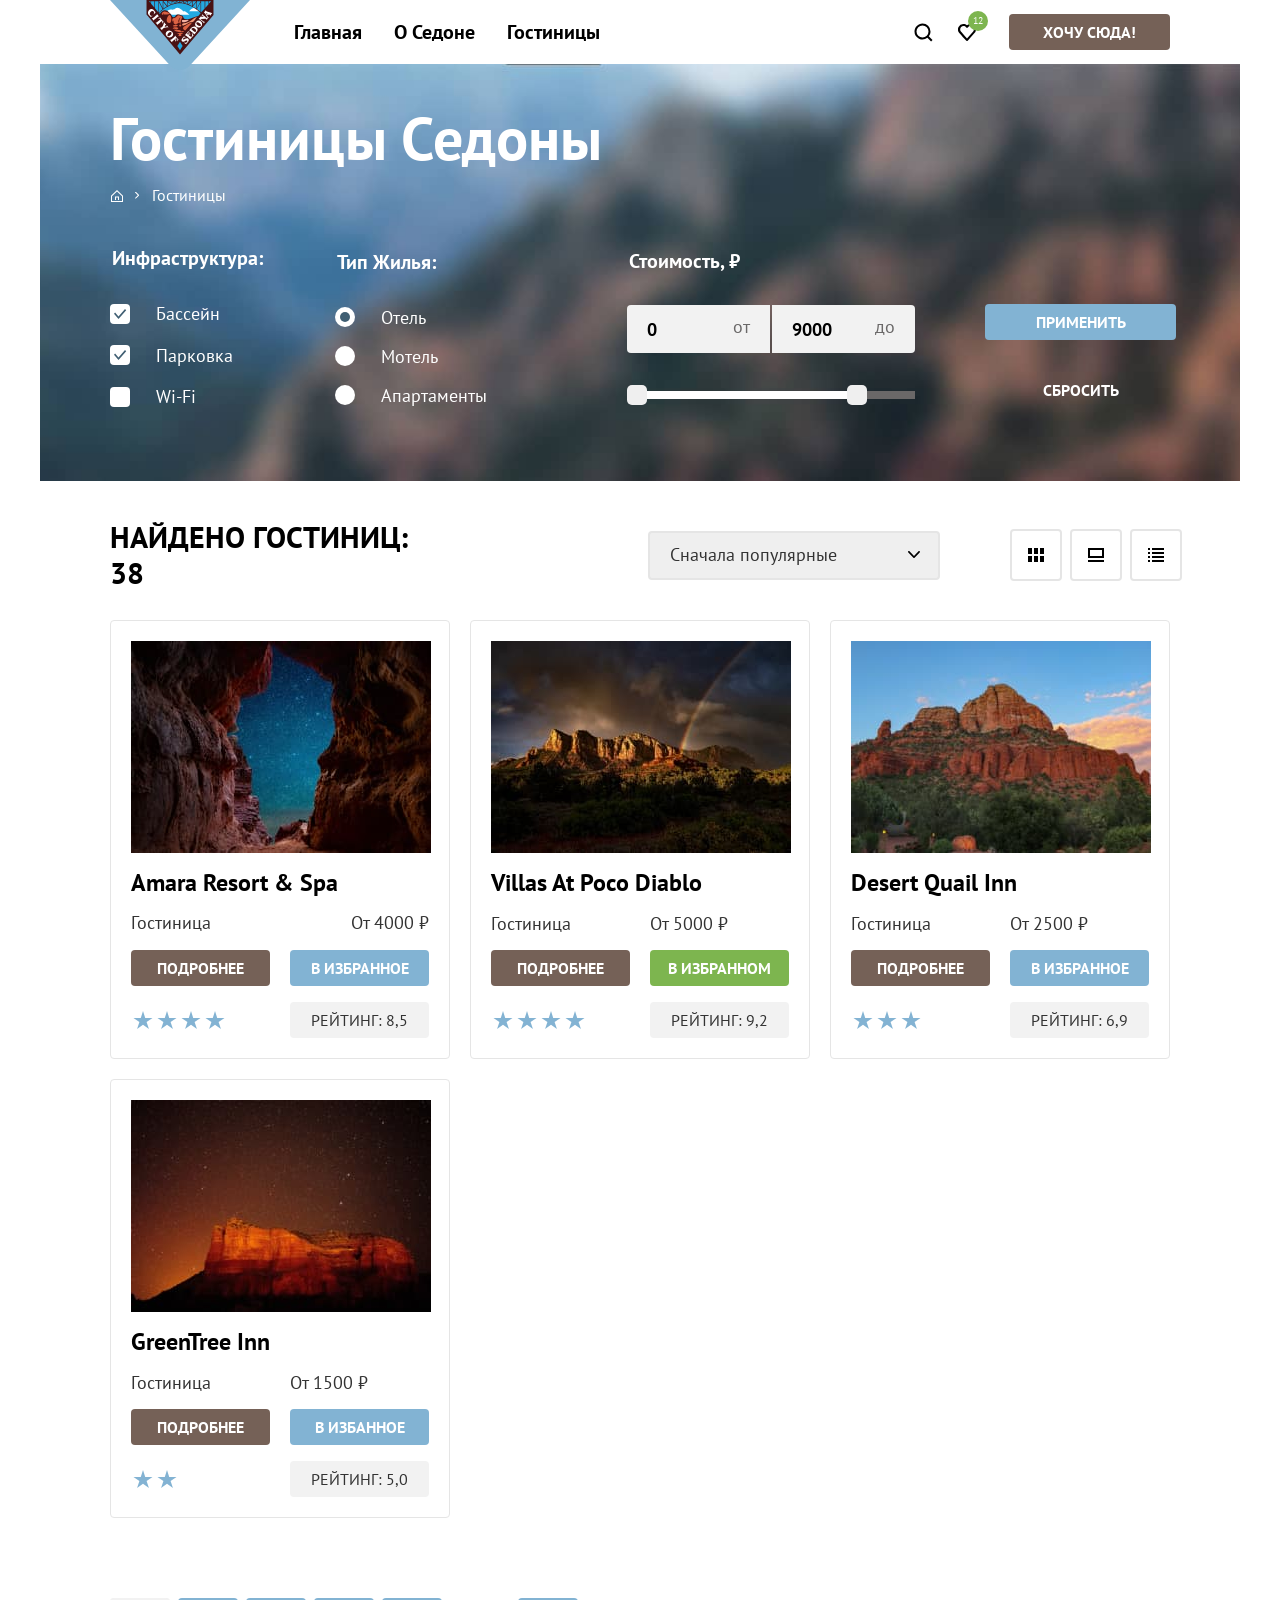
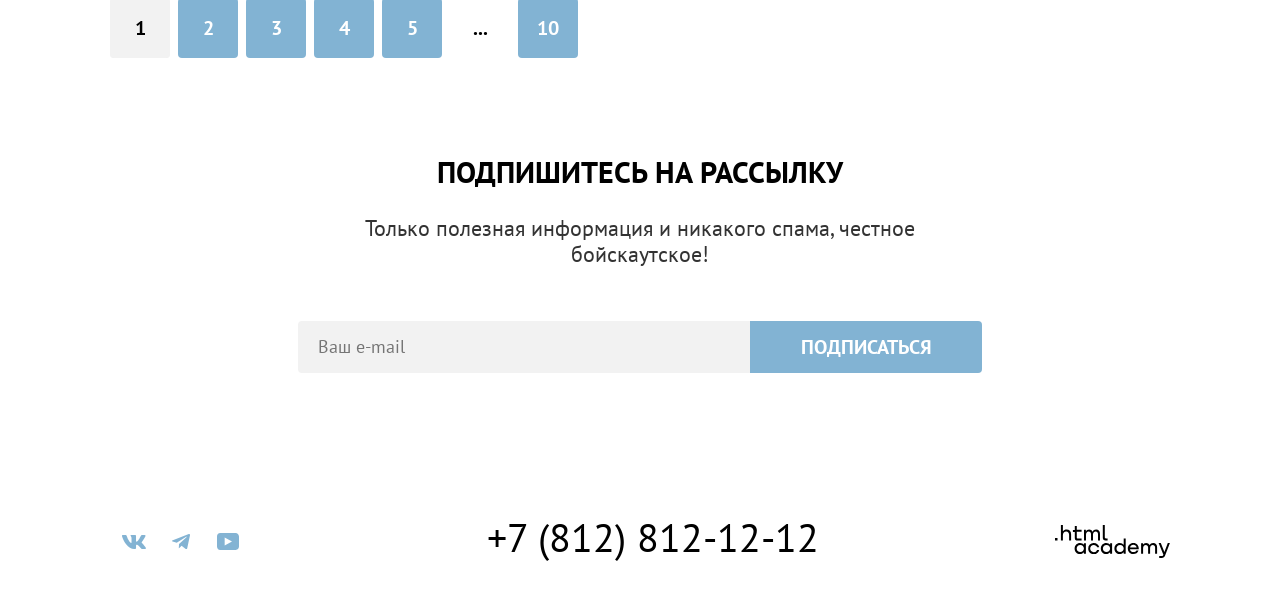
==== commit 07fe1392: "добавляет вёрстку всех компонентов" ====
--- a/catalog.html
+++ b/catalog.html
@@ -84,12 +84,14 @@
               <ul class="catalog-filter-list">
                 <li class="catalog-filter-item">
                   <label class="controll">
-                    <input class="controll-input radio-input" type="radio" name="infrostructure-group" value="hotel" checked />Отель
-                  </label>
-                </li>
-                <li class="catalog-filter-item">
-                  <label class="controll">
-                    <input class="controll-input radio-input" type="radio" name="infrostructure-group" value="motel" />Мотель
+                    <input class="controll-input radio-input" type="radio" name="infrostructure-group" value="hotel"
+                      checked />Отель
+                  </label>
+                </li>
+                <li class="catalog-filter-item">
+                  <label class="controll">
+                    <input class="controll-input radio-input" type="radio" name="infrostructure-group"
+                      value="motel" />Мотель
                   </label>
                 </li>
                 <li class="catalog-filter-item">
@@ -100,9 +102,36 @@
                 </li>
               </ul>
             </fieldset>
-            <div class="filter-price">
-              <h2 class="visually-hidden">Фильтр по цене</h2>
-            </div>
+            <fieldset class="catalog-filter-group filter-price">
+              <legend class="catalog-filter-title">Стоимость, &#8381;</legend>
+              <div class="filter-price-wrapper">
+
+                <div class="filter-price-wrapper-left">
+                  <label for="start-price" class="visually-hidden">Минимальная цена</label>
+                  <input class="input-price input-price-left" type="number" id="start-price" name="filter-price" placeholder="от"
+                    value="0" />
+                  <sapn class="input-suffix">от</sapn>
+                </div>
+
+                <div class="filter-price-wrapper-right">
+                  <label for="end-price" class="visually-hidden">Максимальная цена</label>
+                  <input class="input-price input-price-right" type="number" id="end-price" name="filter-price" value="9000" />
+                  <sapn class="input-suffix">до</sapn>
+                </div>
+
+                <div class="range-scale">
+                  <div class="range-bar" style="left: 0; width: 226px">
+                    <button type="button" class="range-toggle toggle-min">
+                      <span class="visually-hidden">Изменить минимальную цену</span>
+                    </button>
+                    <button type="button" class="range-toggle toggle-max">
+                      <span class="visually-hidden">Изменить максимальную цену</span>
+                    </button>
+                  </div>
+                </div>
+
+              </div>
+            </fieldset>
             <div class="wrapper-inner-header-button">
               <button class="inner-header-button submit-button" type="submit">Применить</button>
               <button class="inner-header-button reset-button " type="reset">Сбросить</button>
@@ -113,9 +142,9 @@
           <h2 class="select-title">Найдено гостиниц: <span class=" hotels-count"> 38 </span></h2>
           <div class="select-wrapper">
             <select class="select-control" aria-label="Сортировка">
-            <option value="popular">Сначала популярные</option>
-            <option value="chep">Сначала дешевые</option>
-            <option value="expensive">Сначала дорогие</option>
+              <option value="popular">Сначала популярные</option>
+              <option value="chep">Сначала дешевые</option>
+              <option value="expensive">Сначала дорогие</option>
             </select>
           </div>
           <ul class="sort-button-list">
--- a/styles/styles.css
+++ b/styles/styles.css
@@ -106,11 +106,11 @@
 }
 
 .header-logo:hover .logo,
-.header-logo:focus-visible .logo{
+.header-logo:focus-visible .logo {
   transform: scale(1.1);
 }
 
-.header-logo:focus-visible{
+.header-logo:focus-visible {
   outline: none;
 }
 
@@ -121,14 +121,15 @@
   border-radius: 4px;
   min-width: 376px;
   min-height: 52px;
+  font-family: var(--font-family);
   font-weight: 700;
   font-size: 20px;
   line-height: 36px;
   text-transform: uppercase;
   overflow-wrap: break-word;
   transition: transform 0.2s ease,
-              background 0.2s ease,
-              opacity 0.2s ease;
+    background 0.2s ease,
+    opacity 0.2s ease;
 }
 
 .navigation {
@@ -172,7 +173,7 @@
   position: relative;
 }
 
-.navigation-link::after{
+.navigation-link::after {
   content: "";
   position: absolute;
   bottom: 1px;
@@ -185,12 +186,12 @@
   transition: transform 0.2s ease;
 }
 
-.navigation-link:focus-visible{
+.navigation-link:focus-visible {
   outline: none;
 }
 
 .navigation-link:hover::after,
-.navigation-link:focus-visible::after{
+.navigation-link:focus-visible::after {
   transform: scaleX(1);
 }
 
@@ -219,7 +220,7 @@
 }
 
 .navigation-user-link:hover,
-.navigation-user-link:focus-visible{
+.navigation-user-link:focus-visible {
   transform: scale(1.2);
   outline: none;
 }
@@ -240,18 +241,18 @@
 }
 
 .button:hover:not(:disabled),
-.button:focus-visible{
+.button:focus-visible {
   background: var(--buttons-brown-hover);
   transform: scale(1.1);
   outline: none;
 }
 
-.button:active:not(:disabled){
+.button:active:not(:disabled) {
   background: var(--texts-hover);
   color: var(--texts-background-small);
 }
 
-.button:disabled{
+.button:disabled {
   background: var(--buttons-disabled);
 }
 
@@ -345,15 +346,15 @@
   text-transform: uppercase;
 }
 
-.advantages-title::after{
+.advantages-title::after {
   content: "";
   width: 60px;
-  border-bottom: 2px solid var(--background-basic-2);;
+  border-bottom: 2px solid var(--background-basic-2);
   display: block;
   margin: 30px auto 0;
 }
 
-.advantages-title-key::after{
+.advantages-title-key::after {
   content: "";
   width: 60px;
   border-bottom: 2px solid var(--texts-background-small);
@@ -367,7 +368,7 @@
   min-height: 385px;
   display: flex;
   flex-direction: column;
-  justify-content: center;
+  justify-content: flex-start;
   padding: 112px 85px;
   box-sizing: border-box;
 }
@@ -380,12 +381,19 @@
   color: var(--texts-second);
 }
 
+.advantages-img {
+  display: block;
+  width: 66.667%;
+  height: auto;
+  object-fit: cover;
+}
+
 .advantages-item-key {
   color: var(--texts-background-deafault);
   background: var(--buttons-second);
-  grid-column: 1 / span 3;
-  display: flex;
-  align-items: center;
+  grid-column: 1 / -1;
+  display: flex;
+  align-items: stretch;
   flex-direction: row;
   padding: 0;
 }
@@ -395,7 +403,10 @@
 }
 
 .advantages-item-key-text {
+  width: 33.333%;
+  flex-shrink: 0;
   padding: 102px 85px;
+  box-sizing: border-box;
 }
 
 .advantages-description-key {
@@ -422,16 +433,16 @@
   background: var(--background-basic-1);
 }
 
-.services-title{
-    margin: 0;
-    margin-bottom: 30px;
-    font-weight: 700;
-    font-size: 24px;
-    line-height: 28px;
-    text-transform: uppercase;
-}
-
-.services-title::before{
+.services-title {
+  margin: 0;
+  margin-bottom: 30px;
+  font-weight: 700;
+  font-size: 24px;
+  line-height: 28px;
+  text-transform: uppercase;
+}
+
+.services-title::before {
   display: block;
   margin: 0 auto 30px;
   transition: transform 0.2s ease;
@@ -449,7 +460,7 @@
   content: url(../images/svg/service-present.svg);
 }
 
-.services-title:hover::before{
+.services-title:hover::before {
   transform: scale(1.2);
 }
 
@@ -503,21 +514,21 @@
   text-align: center;
   text-transform: uppercase;
   transition: transform 0.2s ease,
-              opacity 0.2 ease,
-              background 0.2s ease;
+    opacity 0.2 ease,
+    background 0.2s ease;
 }
 
 .button-subscription:hover,
-.button-subscription:focus-visible{
+.button-subscription:focus-visible {
   background: var(--buttons-blue-hover);
   outline: none;
 }
 
-.button-subscription:active{
+.button-subscription:active {
   color: var(--texts-background-small);
 }
 
-.button-subscription:disabled{
+.button-subscription:disabled {
   background: var(--buttons-disabled);
 }
 
@@ -532,7 +543,7 @@
   line-height: 24px;
   color: var(--texts-texts-basic);
   border-radius: 4px 0 0 4px;
-  border:none;
+  border: none;
   outline: none;
 }
 
@@ -563,7 +574,7 @@
   mask-position: center;
   background-color: var(--icons-second);
   transition: transform 0.2s ease,
-              background 0.8s ease;
+    background 0.8s ease;
 }
 
 .social-link-vk {
@@ -579,12 +590,12 @@
 }
 
 .social-link:hover,
-.social-link:focus-visible{
+.social-link:focus-visible {
   transform: scale(1.2);
   background: var(--buttons-blue-hover);
 }
 
-.social-link:active{
+.social-link:active {
   background: var(--icons-second-active);
 }
 
@@ -597,17 +608,17 @@
   min-height: 50px;
   text-decoration: none;
   transition: transform 0.2s ease,
-              color 0.2s ease;
+    color 0.2s ease;
   outline: none;
 }
 
 .contacts-phone:hover,
-.contacts-phone:focus-visible{
+.contacts-phone:focus-visible {
   transform: scale(1.1);
   color: var(--texts-hover);
 }
 
-.contacts-phone:active{
+.contacts-phone:active {
   color: var(--texts-active);
 }
 
@@ -620,16 +631,16 @@
   margin-left: 41px;
   background: var(--texts-texts-basic);
   transition: transform 0.2s ease,
-              background 0.2s ease;
+    background 0.2s ease;
 }
 
 .htmlacademy-link:hover,
-.htmlacademy-link:focus-visible{
+.htmlacademy-link:focus-visible {
   background: var(--texts-hover);
   transform: scale(1.2);
 }
 
-.htmlacademy-link:active{
+.htmlacademy-link:active {
   background: var(--texts-active);
 }
 
@@ -686,12 +697,12 @@
   color: var(--texts-background-deafault);
 }
 
-.blreadcrumbs-item + .blreadcrumbs-item::before{
-  content:"";
+.blreadcrumbs-item + .blreadcrumbs-item::before {
+  content: "";
   display: inline-block;
   width: 6.5px;
   flex-shrink: 0;
-  mask-image:url("../images/svg/arrow.svg");
+  mask-image: url("../images/svg/arrow.svg");
   mask-repeat: no-repeat;
   mask-position: center;
   mask-size: contain;
@@ -745,12 +756,12 @@
   margin-right: 140px;
 }
 
-.filter-price{
+.filter-price {
   margin-right: 70px;
   min-width: 288px;
 }
 
-.wrapper-inner-header-button{
+.wrapper-inner-header-button {
   padding-top: 56px;
 }
 
@@ -768,7 +779,7 @@
   background: var(--buttons-second);
   border: none;
   transition: transform 0.2s ease,
-              opacity 0.2s ease;
+    opacity 0.2s ease;
 }
 
 .reset-button {
@@ -776,33 +787,33 @@
 }
 
 .inner-header-button:hover,
-.inner-header-button:focus-visible{
+.inner-header-button:focus-visible {
   background: var(--buttons-blue-hover);
   transform: scale(1.1);
   outline: none;
 }
 
-.reset-button:hover{
+.reset-button:hover {
   background-color: transparent;
   opacity: 0.6;
 }
 
-.reset-button:focus-visible{
+.reset-button:focus-visible {
   background-color: transparent;
   border: 3px solid var(--icons-second);
   border-radius: 4px;
 }
 
-.inner-header-button:active{
+.inner-header-button:active {
   color: var(--texts-background-small);
 }
 
-.inner-header-button:disabled{
+.inner-header-button:disabled {
   background: var(--buttons-disabled);
   cursor: not-allowed;
 }
 
-.submit-button{
+.submit-button {
   margin-bottom: 32px;
 }
 
@@ -839,7 +850,7 @@
   transition: background-color 0.2s ease;
 }
 
-.radio-input{
+.radio-input {
   appearance: none;
   display: grid;
   place-items: center;
@@ -847,7 +858,7 @@
   cursor: pointer;
 }
 
-.controll-input::after{
+.controll-input::after {
   content: "";
   position: absolute;
   inset: 0;
@@ -857,7 +868,7 @@
   transition: opacity 0.2s ease;
 }
 
-.radio-input::after{
+.radio-input::after {
   content: "";
   position: static;
   inset: auto;
@@ -870,7 +881,7 @@
   transition: transform 0.2s ease;
 }
 
-.controll-input:checked::after{
+.controll-input:checked::after {
   opacity: 1;
 }
 
@@ -879,22 +890,120 @@
 }
 
 .controll-input:hover,
-.controll:hover{
+.controll:hover {
   opacity: 0.6;
 }
 
 .controll:focus-visible,
-.controll-input:focus-visible{
+.controll-input:focus-visible {
   outline: 3px solid var(--icons-second);
   outline-offset: 0;
 }
 
 .controll:active,
-.controll-input:active{
+.controll-input:active {
   opacity: 0.3;
 }
 
-.select-wrapper{
+.filter-price-wrapper {
+  position: relative;
+  display: flex;
+  flex-wrap: wrap;
+  gap: 2px;
+}
+
+.filter-price-wrapper-right {
+  position: relative;
+  margin-bottom: 36px;
+}
+
+.filter-price-wrapper-left {
+  position: relative;
+  margin-bottom: 36px;
+}
+
+.input-price {
+  box-sizing: border-box;
+  max-width: 143px;
+  height: 48px;
+  font-family: var(--font-family);
+  font-weight: 700;
+  font-size: 18px;
+  line-height: 133%;
+  color: var(--texts-texts-basic);
+  padding-left: 20px;
+  padding-top: 12px;
+  padding-bottom: 12px;
+  border: none;
+  background: var(--forms-elements-2);
+}
+
+.input-price-left {
+  border-radius: 4px 0 0 4px;
+}
+
+.input-price-right {
+  border-radius: 0 4px 4px 0;
+}
+
+.input-price:focus-visible {
+  outline: 3px solid var(--icons-second);
+  outline-offset: 0;
+}
+
+.input-suffix {
+  position: absolute;
+  right: 20px;
+  bottom: 12px;
+  top: 12px;
+  color: #6a6868;
+}
+
+.range-scale {
+  position: relative;
+  border: 4px solid #6a6868;
+  margin-bottom: 8px;
+  width: 287px;
+  height: 0;
+}
+
+.range-bar {
+  position: absolute;
+  border: 4px solid var(--texts-background-deafault);
+  height: 0;
+  bottom: -4px;
+}
+
+.range-toggle {
+  position: absolute;
+  border-radius: 5px;
+  width: 20px;
+  height: 20px;
+  cursor: pointer;
+  border: none;
+}
+
+.toggle-min {
+  top: -10px;
+  left: -8px;
+}
+
+.toggle-max {
+  top: -10px;
+  right: -6px;
+}
+
+.range-toggle:hover {
+  background-color: #dbb590;
+}
+
+.range-toggle:active,
+.range-toggle:focus-visible {
+  outline: 3px solid var(--icons-second);
+  outline-offset: 0;
+}
+
+.select-wrapper {
   position: relative;
 }
 
@@ -913,8 +1022,8 @@
   appearance: none;
   outline: none;
   cursor: pointer;
-  transition:border 0.3s ease,
-            color 0.2s ease;
+  transition: border 0.3s ease,
+    color 0.2s ease;
 }
 
 .select-wrapper::after {
@@ -933,12 +1042,12 @@
 }
 
 .select-control:hover,
-.select-control:focus-visible{
+.select-control:focus-visible {
   border: 2px solid var(--buttons-blue-hover);
   outline: none;
 }
 
-.select-control:disabled{
+.select-control:disabled {
   border: 2px solid var(--background-basic-2);
   color: var(--background-basic-2);
   background: var(--background-basic-2);
@@ -993,11 +1102,11 @@
 }
 
 .sort-button-item:hover,
-.sort-button-item:active{
+.sort-button-item:active {
   border: 2px solid var(--texts-texts-basic)
 }
 
-.sort-button-item:focus-visible{
+.sort-button-item:focus-visible {
   border: 2px solid var(--buttons-blue-hover);
   outline: none;
 }
@@ -1029,7 +1138,7 @@
   grid-column: 1/-1;
 }
 
-.hotel-card-link:focus-visible{
+.hotel-card-link:focus-visible {
   outline: none;
 }
 
@@ -1041,7 +1150,7 @@
   transition: transform 0.2s ease;
 }
 
-.hotel-card-image:hover{
+.hotel-card-image:hover {
   transform: scale(1.1);
 }
 
@@ -1077,21 +1186,21 @@
   color: var(--texts-background-deafault);
   overflow-wrap: break-word;
   transition: transform 0.2s ease,
-              color 0.2s ease;
+    color 0.2s ease;
 }
 
 .hotel-card-type + .hotel-card-information:hover,
-.hotel-card-type + .hotel-card-information:focus-visible{
+.hotel-card-type + .hotel-card-information:focus-visible {
   transform: scale(1.1);
   background: var(--buttons-brown-hover);
   outline: none;
 }
 
-.hotel-card-type + .hotel-card-information:active{
+.hotel-card-type + .hotel-card-information:active {
   color: var(--texts-background-small);
 }
 
-.hotel-card-type + .hotel-card-information:disabled{
+.hotel-card-type + .hotel-card-information:disabled {
   background: var(--buttons-disabled);
 }
 
@@ -1102,17 +1211,17 @@
 }
 
 .hotel-link-box-blue:hover,
-.hotel-link-box-blue:focus-visible{
+.hotel-link-box-blue:focus-visible {
   background: var(--buttons-blue-hover);
   transform: scale(1.1);
   outline: none;
 }
 
-.hotel-link-box-blue:active{
+.hotel-link-box-blue:active {
   color: var(--texts-background-small);
 }
 
-.hotel-link-box-blue:disabled{
+.hotel-link-box-blue:disabled {
   background: var(--buttons-disabled);
 }
 
@@ -1123,17 +1232,17 @@
 }
 
 .hotel-link-box-green:hover,
-.hotel-link-box-green:focus-visible{
+.hotel-link-box-green:focus-visible {
   background: var(--buttons-green-hover);
   transform: scale(1.1);
   outline: none;
 }
 
-.hotel-link-box-green:active{
+.hotel-link-box-green:active {
   color: var(--texts-background-small);
 }
 
-.hotel-link-box-green:disabled{
+.hotel-link-box-green:disabled {
   background: var(--buttons-disabled);
 }
 
@@ -1146,7 +1255,7 @@
 }
 
 .hotel-link-box-grey:hover,
-.hotel-link-box-grey:focus-visible{
+.hotel-link-box-grey:focus-visible {
   transform: scale(1.1);
   outline: none;
 }
@@ -1161,17 +1270,31 @@
   background-color: var(--icons-second);
   margin: auto 0;
   transition: background-color 0.2s ease,
-              transform 0.2s ease;
-}
-
-.hotel-stars[data-stars="1"] { width: 18px; }
-.hotel-stars[data-stars="2"] { width: 46px; }
-.hotel-stars[data-stars="3"] { width: 72px; }
-.hotel-stars[data-stars="4"] { width: 96px; }
-.hotel-stars[data-stars="5"] { width: 118px; }
-
-.hotel-stars:hover{
-  background-color:#ece80c;
+    transform 0.2s ease;
+}
+
+.hotel-stars[data-stars="1"] {
+  width: 18px;
+}
+
+.hotel-stars[data-stars="2"] {
+  width: 46px;
+}
+
+.hotel-stars[data-stars="3"] {
+  width: 72px;
+}
+
+.hotel-stars[data-stars="4"] {
+  width: 96px;
+}
+
+.hotel-stars[data-stars="5"] {
+  width: 118px;
+}
+
+.hotel-stars:hover {
+  background-color: #ece80c;
   transform: scale(1.1);
 }
 
@@ -1209,12 +1332,12 @@
 }
 
 .pagination-item:not(:first-child) .pagination-link:hover,
-.pagination-item:not(:first-child) .pagination-link:focus-visible{
+.pagination-item:not(:first-child) .pagination-link:focus-visible {
   background: var(--buttons-blue-hover);
   outline: none;
 }
 
-.pagination-item:not(:first-child) .pagination-link:active{
+.pagination-item:not(:first-child) .pagination-link:active {
   color: var(--texts-background-small);
 }
 
@@ -1228,3 +1351,333 @@
   color: var(--texts-texts-basic);
   border-radius: 4px;
 }
+
+.popover {
+  width: 717px;
+  height: 576;
+}
+
+.modal-container {
+  position: fixed;
+  top: 0;
+  left: 0;
+  display: flex;
+  width: 100%;
+  height: 100%;
+  background: rgba(242, 242, 242, 0.8);
+}
+
+.modal-container-close{
+  display: none;
+}
+
+.modal {
+  position: relative;
+  margin: auto;
+  border-radius: 30px;
+  padding: 64px 70px;
+  width: 717px;
+  height: 576px;
+  box-shadow: 0 25px 50px 0 rgba(0, 0, 0, 0.15);
+  background: var(--texts-background-deafault);
+  box-sizing: border-box;
+}
+
+.modal-close-button {
+  position: absolute;
+  padding: 0;
+  right: 52px;
+  top: 64px;
+  width: 52px;
+  height: 52px;
+  border-radius: 100%;
+  border: none;
+  fill: var(--forms-elements-2);
+  background-image: url("../images/svg/close.svg");
+  background-repeat: no-repeat;
+  background-position: center;
+}
+
+.modal-title {
+  font-family: var(--font-family);
+  font-weight: 700;
+  font-size: 30px;
+  line-height: 120%;
+  text-transform: uppercase;
+  color: var(--texts-texts-basic);
+  margin: 0;
+  margin-bottom: 64px;
+}
+
+.modal::backdrop {
+  background-color: rgba(242, 242, 242, 0.8);
+}
+
+.modal-header {
+  display: flex;
+  justify-content: space-between;
+  align-items: flex-start;
+  gap: 15px;
+  margin-bottom: 35px;
+}
+
+.modal-close {
+  display: flex;
+  align-items: center;
+  justify-content: center;
+  flex-shrink: 0;
+  width: 36px;
+  height: 36px;
+  margin-top: -5px;
+  padding: 0;
+  border: 0;
+  border-radius: 50%;
+  background-color: #f2f2f2;
+  font-size: 25px;
+  line-height: 1;
+}
+
+.modal-close:hover {
+  background-color: #e6e6e6;
+}
+
+.modal-close:focus-visible {
+  outline: 3px solid #83b3d3;
+}
+
+.search-form {
+  display: flex;
+  flex-direction: column;
+  gap: 20px;
+}
+
+.form-row {
+  display: grid;
+  grid-template-columns: 137px minmax(0, 1fr);
+  column-gap: 0;
+  align-items: start;
+}
+
+.form-label {
+  font-family: var(--font-family);
+  padding: 12px 18px 12px 0;
+  font-weight: 700;
+  font-size: 20px;
+  line-height: 22px;
+  text-transform: capitalize;
+  color: var(--texts-texts-basic);
+}
+
+.date-control {
+  position: relative;
+}
+
+.date-input {
+  width: 440px;
+  height: 48px;
+  box-sizing: border-box;
+  padding: 0 40px 0 14px;
+  border: 2px solid transparent;
+  border-radius: 4px;
+  background-color: #f2f2f2;
+  font-family: var(--font-family);
+  font-weight: 700;
+  font-size: 18px;
+  line-height: 24px;
+  color: var(--texts-texts-basic);
+  margin-bottom: 14px;
+}
+
+.date-input:hover {
+  background-color: #e6e6e6;
+}
+
+.date-input:focus-visible {
+  outline: 3px solid #83b3d3;
+  outline-offset: 1px;
+  background-color: #ffffff;
+}
+
+.calendar-icon {
+  position: absolute;
+  top: 50%;
+  right: 12px;
+  transform: translateY(-50%);
+  color: #a9a9a9;
+  pointer-events: none;
+}
+
+.form-message {
+  margin: 0;
+  margin-bottom: 23px;
+  padding-left: 14px;
+  font-family: var(--font-family);
+  font-weight: 400;
+  font-size: 16px;
+  line-height: 131%;
+  color: var(--texts-error);
+}
+
+.form-message-error {
+  color: #ff5757;
+}
+
+.form-message-info {
+  color: #333333;
+}
+
+.guests {
+  display: grid;
+  grid-template-columns: 1fr 1fr;
+  gap: 30px;
+  margin-bottom: 48px;
+}
+
+.guests-group {
+  display: flex;
+  align-items: center;
+  justify-content: space-between;
+  gap: 8px;
+  min-width: 0;
+}
+
+.guests-label {
+  display: flex;
+  align-items: center;
+  gap: 6px;
+  font-family: var(--font-family);
+  font-weight: 700;
+  font-size: 20px;
+  line-height: 120%;
+  text-transform: capitalize;
+  color: var(--texts-texts-basic);
+}
+
+.counter {
+  display: flex;
+  align-items: center;
+  flex-shrink: 0;
+  width: 110px;
+  height: 48px;
+  border-radius: 4px;
+  background-color: #f2f2f2;
+  margin-right: 27px;
+}
+
+.counter-button {
+  width: 42px;
+  height: 48px;
+  padding: 0;
+  border: 0;
+  background: transparent;
+  color: #b3b3b3;
+  font-size: 20px;
+}
+
+.counter-button:hover {
+  color: #000000;
+}
+
+.counter-button:focus-visible {
+  outline: 2px solid #83b3d3;
+  outline-offset: -2px;
+}
+
+.counter-input {
+  width: 27px;
+  min-width: 0;
+  padding: 0;
+  border: 0;
+  background: transparent;
+  appearance: textfield;
+  font-family: var(--font-family);
+  font-weight: 700;
+  font-size: 18px;
+  line-height: 20px;
+  text-align: center;
+  color: var(--texts-texts-basic);
+}
+
+.counter-input::-webkit-inner-spin-button,
+.counter-input::-webkit-outer-spin-button {
+  -webkit-appearance: none;
+  margin: 0;
+}
+
+.tooltip {
+  position: relative;
+}
+
+.tooltip-toggle {
+  display: flex;
+  justify-content: center;
+  align-items: center;
+  width: 18px;
+  height: 18px;
+  padding: 0;
+  border: 0;
+  border-radius: 50%;
+  background-color: #83b3d3;
+  color: #ffffff;
+  font-size: 12px;
+  font-weight: 700;
+}
+
+.tooltip-toggle:hover,
+.tooltip-toggle:focus-visible {
+  background-color: #68a2ca;
+}
+
+.tooltip-text {
+  position: absolute;
+  z-index: 2;
+  top: calc(100% + 15px);
+  left: 50%;
+  width: 256px;
+  height: 143px;
+  padding: 16px 20px;
+  border-radius: 10px;
+  box-shadow: 0 15px 30px 0 var(--background-basic-2);
+  background: var(--texts-second);
+  font-family: var(--font-family);
+  font-weight: 400;
+  font-size: 16px;
+  line-height: 125%;
+  color: var(--texts-background-deafault);
+  transform: translateX(-50%);
+  visibility: hidden;
+  opacity: 0;
+  box-sizing: border-box;
+  text-transform: none;
+}
+
+.tooltip-text::before {
+  content: "";
+  position: absolute;
+  bottom: 100%;
+  left: 50%;
+  transform: translateX(-50%);
+  border: 8px solid transparent;
+  border-bottom-color: #333333;
+}
+
+.tooltip:hover .tooltip-text,
+.tooltip:focus-within .tooltip-text {
+  visibility: visible;
+  opacity: 1;
+}
+
+.search-button {
+  min-width: 100%;
+  border-radius: 10px;
+  height: 60px;
+}
+
+.search-button:hover {
+  background-color: #68a2ca;
+}
+
+.search-button:focus-visible {
+  outline: 3px solid #756257;
+  outline-offset: 2px;
+}
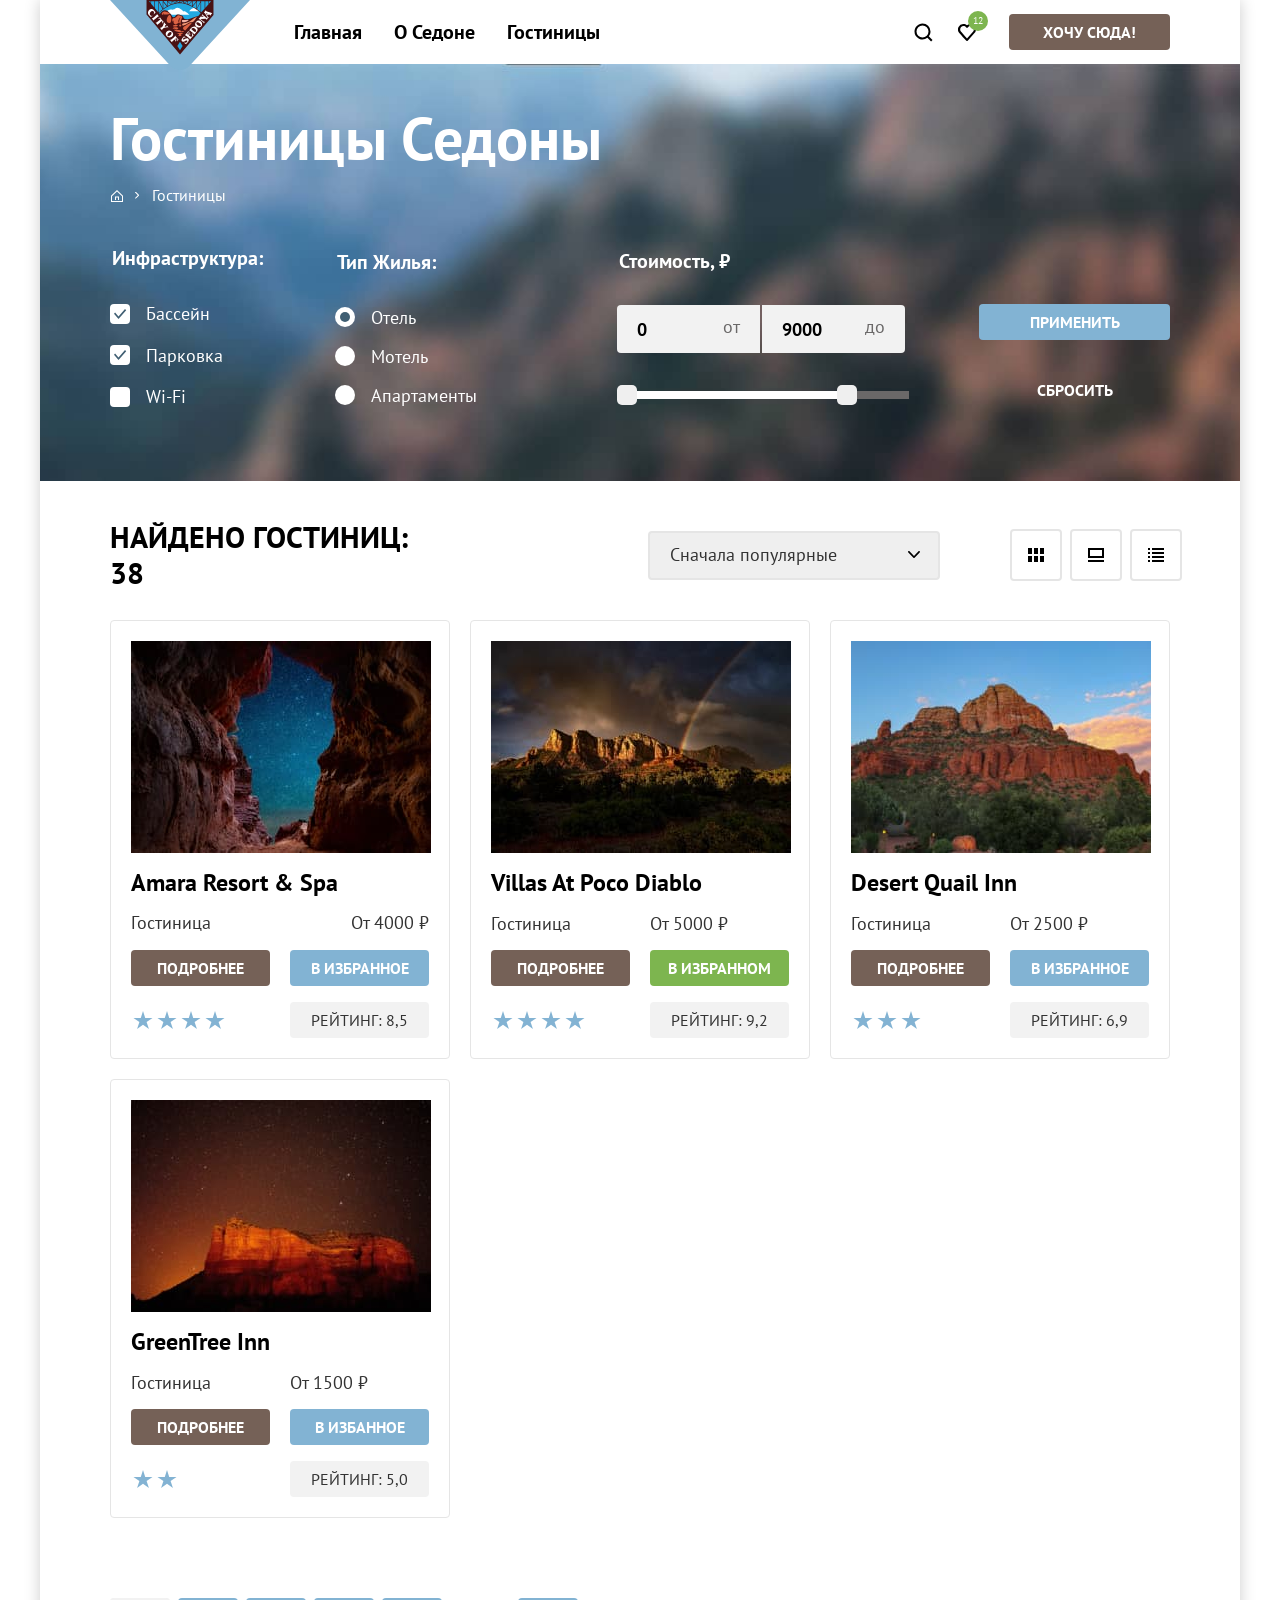
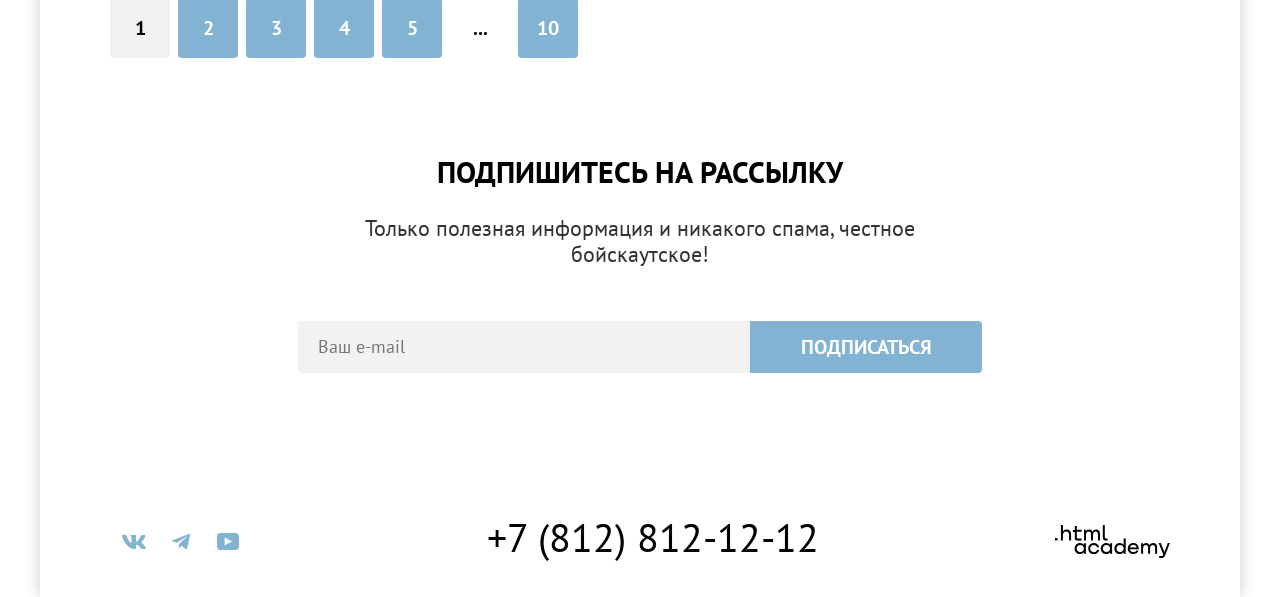
==== commit c0680bc2: "добавляет последнюю версию проекта" ====
--- a/catalog.html
+++ b/catalog.html
@@ -1,9 +1,9 @@
 <!doctype html>
-<html lang="en">
+<html lang="ru">
 
   <head>
     <meta charset="UTF-8" />
-    <meta name="viewport" content="width=device-width, initial-scale=1.0" />
+    <meta name="viewport" content="width=device-width, initial-scale=1.0">
     <link rel="stylesheet" href="styles/styles.css">
     <title>Каталог гостиниц</title>
   </head>
@@ -11,19 +11,19 @@
   <body>
     <div class="page-container">
       <header class="page-header">
-        <a class="header-logo" href="index.html" aria-current="page">
+        <a class="header-logo" href="index.html">
           <img class="logo" src="images/svg/logo.svg" width="140" height="70" alt="Логотип компании" />
         </a>
         <nav class="navigation">
           <ul class="navigation-list">
             <li class="navigation-item">
-              <a class="navigation-link navigation-link-current" href="index.html" aria-current="page">Главная</a>
+              <a class="navigation-link navigation-link-current" href="index.html">Главная</a>
             </li>
             <li class="navigation-item">
               <a class="navigation-link" href="about-sedona.html">О Седоне</a>
             </li>
             <li class="navigation-item">
-              <a class="navigation-link" href="catalog.html">Гостиницы</a>
+              <a class="navigation-link" href="catalog.html" aria-current="page">Гостиницы</a>
             </li>
           </ul>
           <ul class="navigation-user">
@@ -53,7 +53,7 @@
                 <a class="breadcrumb-link" href="index.html"><span class="visually-hidden">Главная</span></a>
               </li>
               <li class="blreadcrumbs-item">
-                <a class="breadcrumb-link" href="#" aria-current="page">Гостиницы</a>
+                <span class="breadcrumb-link" aria-current="page">Гостиницы</span>
               </li>
             </ol>
           </nav>
@@ -108,15 +108,14 @@
 
                 <div class="filter-price-wrapper-left">
                   <label for="start-price" class="visually-hidden">Минимальная цена</label>
-                  <input class="input-price input-price-left" type="number" id="start-price" name="filter-price" placeholder="от"
-                    value="0" />
-                  <sapn class="input-suffix">от</sapn>
+                  <input class="input-price input-price-left" type="number" id="start-price" name="min-price" min="0"  value="0"/>
+                  <span class="input-suffix">от</span>
                 </div>
 
                 <div class="filter-price-wrapper-right">
                   <label for="end-price" class="visually-hidden">Максимальная цена</label>
-                  <input class="input-price input-price-right" type="number" id="end-price" name="filter-price" value="9000" />
-                  <sapn class="input-suffix">до</sapn>
+                  <input class="input-price input-price-right" type="number" id="end-price" name="max-price" min="0" value="9000"/>
+                  <span class="input-suffix">до</span>
                 </div>
 
                 <div class="range-scale">
@@ -176,7 +175,7 @@
             <span class="hotel-card-type hotel-card-price">От 4000 &#x20bd;</span>
             <a class="hotel-card-information" href="#">Подробнее</a>
             <button class="hotel-card-information hotel-link-box-blue" type="button">В избранное</button>
-            <div class="hotel-stars" data-stars="4" role="img" aria-label="Отель 4 звезды">
+            <div class="hotel-stars" data-stars="4" role="img" aria-label="4 звезды">
               <span class="visually-hidden">4 звезды</span>
             </div>
             <a class="hotel-card-information hotel-link-box-grey" href="#">РЕЙТИНГ: 8,5</a>
@@ -191,7 +190,7 @@
             <span class="hotel-card-type advantages-description">От 5000 &#x20bd;</span>
             <a class="hotel-card-information" href="#">Подробнее</a>
             <button class="hotel-card-information hotel-link-box-green" type="button">В избранном</button>
-            <div class="hotel-stars" data-stars="4" role="img" aria-label="Отель 4 звезды">
+            <div class="hotel-stars" data-stars="4" role="img" aria-label="4 звезды">
               <span class="visually-hidden">4 звезды</span>
             </div>
             <a class="hotel-card-information hotel-link-box-grey" href="#">РЕЙТИНГ: 9,2</a>
@@ -206,7 +205,7 @@
             <span class="hotel-card-type advantages-description">От 2500 &#x20bd;</span>
             <a class="hotel-card-information" href="#">Подробнее</a>
             <button class="hotel-card-information hotel-link-box-blue" type="button">В избранное</button>
-            <div class="hotel-stars" data-stars="3" role="img" aria-label="Отель 3 звезды">
+            <div class="hotel-stars" data-stars="3" role="img" aria-label="3 звезды">
               <span class="visually-hidden">3 звезды</span>
             </div>
             <a class="hotel-card-information hotel-link-box-grey" href="#">РЕЙТИНГ: 6,9</a>
@@ -221,7 +220,7 @@
             <span class="hotel-card-type advantages-description">От 1500 &#x20bd;</span>
             <a class="hotel-card-information" href="#">Подробнее</a>
             <button class="hotel-card-information hotel-link-box-blue" type="button">В избанное</button>
-            <div class="hotel-stars" data-stars="2" role="img" aria-label="Отель 2 звезды">
+            <div class="hotel-stars" data-stars="2" role="img" aria-label="2 звезды">
               <span class="visually-hidden">2 звезды</span>
             </div>
             <a class="hotel-card-information hotel-link-box-grey" href="#">РЕЙТИНГ: 5,0</a>
--- a/styles/styles.css
+++ b/styles/styles.css
@@ -47,6 +47,8 @@
   --forms-inputs: #3f5e72;
   --forms-elements-1: #e5e5e5;
   --forms-elements-2: #f2f2f2;
+  --stars-yellow: #ece80c;
+  --font-family: "PT Sans", Arial, sans-serif;
 }
 
 html {
@@ -67,9 +69,11 @@
 .page-container {
   margin: 0 auto;
   width: 1200px;
+  min-height: 100vh;
   display: flex;
   flex-direction: column;
-  height: 100%;
+  box-shadow: 0 0 15px 0 rgba(0, 0, 0, 0.2);
+  background: var(--texts-background-deafault);
 }
 
 .main-container {
@@ -130,6 +134,7 @@
   transition: transform 0.2s ease,
     background 0.2s ease,
     opacity 0.2s ease;
+  cursor: pointer;
 }
 
 .navigation {
@@ -440,6 +445,7 @@
   font-size: 24px;
   line-height: 28px;
   text-transform: uppercase;
+  cursor: pointer;
 }
 
 .services-title::before {
@@ -514,8 +520,9 @@
   text-align: center;
   text-transform: uppercase;
   transition: transform 0.2s ease,
-    opacity 0.2 ease,
+    opacity 0.2s ease,
     background 0.2s ease;
+  cursor: pointer;
 }
 
 .button-subscription:hover,
@@ -712,6 +719,10 @@
   margin-left: 11px;
 }
 
+.breadcrumb-link:hover{
+  opacity: 0.6;
+}
+
 .breadcrumb-link:focus-visible {
   outline: 2px solid currentColor;
   outline-offset: 4px;
@@ -780,6 +791,7 @@
   border: none;
   transition: transform 0.2s ease,
     opacity 0.2s ease;
+  cursor:pointer;
 }
 
 .reset-button {
@@ -832,7 +844,7 @@
   color: var(--texts-background-deafault);
   display: inline-flex;
   align-items: center;
-  gap: 10px;
+  gap: 16px;
   cursor: pointer;
 }
 
@@ -845,7 +857,6 @@
   flex-shrink: 0;
   border-radius: 4px;
   background-color: var(--texts-background-deafault);
-  margin-right: 16px;
   cursor: pointer;
   transition: background-color 0.2s ease;
 }
@@ -951,6 +962,12 @@
   outline-offset: 0;
 }
 
+.input-price[type="number"]::-webkit-inner-spin-button,
+.input-price[type="number"]::-webkit-outer-spin-button {
+  -webkit-appearance: none;
+  margin: 0;
+}
+
 .input-suffix {
   position: absolute;
   right: 20px;
@@ -994,7 +1011,7 @@
 }
 
 .range-toggle:hover {
-  background-color: #dbb590;
+  background-color: var(--forms-elements-1);
 }
 
 .range-toggle:active,
@@ -1106,7 +1123,7 @@
   border: 2px solid var(--texts-texts-basic)
 }
 
-.sort-button-item:focus-visible {
+.sort-button-item:focus-within {
   border: 2px solid var(--buttons-blue-hover);
   outline: none;
 }
@@ -1271,6 +1288,7 @@
   margin: auto 0;
   transition: background-color 0.2s ease,
     transform 0.2s ease;
+  cursor: pointer;
 }
 
 .hotel-stars[data-stars="1"] {
@@ -1294,7 +1312,7 @@
 }
 
 .hotel-stars:hover {
-  background-color: #ece80c;
+  background-color:  var(--stars-yellow);
   transform: scale(1.1);
 }
 
@@ -1352,11 +1370,6 @@
   border-radius: 4px;
 }
 
-.popover {
-  width: 717px;
-  height: 576;
-}
-
 .modal-container {
   position: fixed;
   top: 0;
@@ -1365,9 +1378,13 @@
   width: 100%;
   height: 100%;
   background: rgba(242, 242, 242, 0.8);
-}
-
-.modal-container-close{
+  z-index: 100;
+  overflow-y: auto;
+  padding: 20px;
+  box-sizing: border-box;
+}
+
+.modal-container-close {
   display: none;
 }
 
@@ -1377,25 +1394,58 @@
   border-radius: 30px;
   padding: 64px 70px;
   width: 717px;
-  height: 576px;
+  min-height: 576px;
+  max-height: calc(100dvh - 40px);
+  overflow-y: auto;
   box-shadow: 0 25px 50px 0 rgba(0, 0, 0, 0.15);
   background: var(--texts-background-deafault);
   box-sizing: border-box;
 }
 
+.modal::-webkit-scrollbar {
+  width: 8px;
+}
+
+.modal::-webkit-scrollbar-thumb {
+  background-color: var(--icons-second);
+  border-radius: 10px;
+}
+
+.modal::-webkit-scrollbar-track {
+  background-color: transparent;
+}
+
 .modal-close-button {
   position: absolute;
   padding: 0;
   right: 52px;
   top: 64px;
-  width: 52px;
-  height: 52px;
+  width: 53px;
+  height: 53px;
   border-radius: 100%;
   border: none;
-  fill: var(--forms-elements-2);
+  background-color: var(--forms-elements-2);
   background-image: url("../images/svg/close.svg");
   background-repeat: no-repeat;
   background-position: center;
+  cursor: pointer;
+}
+
+.modal-close-button:hover {
+  background-color: var(--buttons-disabled);
+  cursor: pointer;
+}
+
+.modal-close-button:active {
+  background-color: var(--buttons-disabled);
+  color: var(--texts-texts-basic);
+  opacity: 0.3;
+}
+
+.modal-close-button:focus-visible {
+  outline: none;
+  background-color: var(--buttons-disabled);
+  border: 4px solid var(--icons-second);
 }
 
 .modal-title {
@@ -1407,10 +1457,6 @@
   color: var(--texts-texts-basic);
   margin: 0;
   margin-bottom: 64px;
-}
-
-.modal::backdrop {
-  background-color: rgba(242, 242, 242, 0.8);
 }
 
 .modal-header {
@@ -1432,23 +1478,22 @@
   padding: 0;
   border: 0;
   border-radius: 50%;
-  background-color: #f2f2f2;
+  background-color: var(--forms-elements-2);
   font-size: 25px;
   line-height: 1;
 }
 
 .modal-close:hover {
-  background-color: #e6e6e6;
+  background-color: var(--forms-elements-1);
 }
 
 .modal-close:focus-visible {
-  outline: 3px solid #83b3d3;
-}
-
-.search-form {
+  outline: 3px solid var(--icons-second);
+}
+
+.form-search {
   display: flex;
   flex-direction: column;
-  gap: 20px;
 }
 
 .form-row {
@@ -1470,6 +1515,7 @@
 
 .date-control {
   position: relative;
+  margin-bottom: 4px;
 }
 
 .date-input {
@@ -1479,32 +1525,59 @@
   padding: 0 40px 0 14px;
   border: 2px solid transparent;
   border-radius: 4px;
-  background-color: #f2f2f2;
+  background-color: var(--forms-elements-2);
   font-family: var(--font-family);
   font-weight: 700;
   font-size: 18px;
   line-height: 24px;
   color: var(--texts-texts-basic);
-  margin-bottom: 14px;
-}
-
-.date-input:hover {
-  background-color: #e6e6e6;
+}
+
+.date-input::placeholder {
+  color: rgb(0 0 0 / 30%);
+}
+
+.date-control:hover .date-input,
+.date-control:has(:focus-visible) .date-input {
+  background-color: var(--buttons-disabled);
+}
+
+.date-control:hover .calendar-icon {
+  background-color: var(--buttons-disabled);
 }
 
 .date-input:focus-visible {
-  outline: 3px solid #83b3d3;
-  outline-offset: 1px;
-  background-color: #ffffff;
+  outline: 3px solid var(--icons-second);
+  background-color: var(--buttons-disabled);
+}
+
+.date-input:focus::placeholder {
+  color: transparent;
 }
 
 .calendar-icon {
   position: absolute;
+  width: 30px;
+  height: 100%;
+  right: 10px;
+  padding: 0;
+  border: none;
+}
+
+.calendar-icon::after {
+  content: "";
+  position: absolute;
   top: 50%;
-  right: 12px;
+  right: 10px;
   transform: translateY(-50%);
-  color: #a9a9a9;
   pointer-events: none;
+  mask-image: url("../images/svg/сalendar.svg");
+  width: 20px;
+  height: 20px;
+  mask-repeat: no-repeat;
+  mask-position: center;
+  background-color: var(--texts-texts-basic);
+  opacity: 0.3;
 }
 
 .form-message {
@@ -1519,11 +1592,11 @@
 }
 
 .form-message-error {
-  color: #ff5757;
+  color: var(--texts-error);
 }
 
 .form-message-info {
-  color: #333333;
+  color: var(--texts-second);
 }
 
 .guests {
@@ -1548,7 +1621,7 @@
   font-family: var(--font-family);
   font-weight: 700;
   font-size: 20px;
-  line-height: 120%;
+  line-height: 24px;
   text-transform: capitalize;
   color: var(--texts-texts-basic);
 }
@@ -1560,32 +1633,66 @@
   width: 110px;
   height: 48px;
   border-radius: 4px;
-  background-color: #f2f2f2;
+  background: var(--forms-elements-2);
   margin-right: 27px;
+  justify-content: space-evenly;
+  padding: 0 3px;
+  box-sizing: border-box;
 }
 
 .counter-button {
-  width: 42px;
-  height: 48px;
-  padding: 0;
-  border: 0;
-  background: transparent;
-  color: #b3b3b3;
-  font-size: 20px;
-}
-
-.counter-button:hover {
-  color: #000000;
+  position: relative;
+  width: 20px;
+  height: 20px;
+  padding: 0;
+  border: none;
+}
+
+.counter-button-minus::before {
+  position: absolute;
+  content: "";
+  mask-image: url("../images/svg/minus.svg");
+  mask-repeat: no-repeat;
+  background-color: var(--texts-active);
+  width: 14px;
+  height: 2px;
+  top: 50%;
+  left: 50%;
+  transform: translateY(-50%) translateX(-50%);
+}
+
+.counter-button-minus:hover::before,
+.counter-button-plus:hover::after {
+  background-color: var(--texts-texts-basic);
+  opacity: 1;
+}
+
+.counter-button-minus:active::before,
+.counter-button-plus:active::after {
+  background-color: rgb(0 0 0 / 30%);
+  opacity: 1;
 }
 
 .counter-button:focus-visible {
-  outline: 2px solid #83b3d3;
-  outline-offset: -2px;
+  outline: 3px solid var(--buttons-second);
+  outline-offset: 2px;
+  border-radius: 4px;
+}
+
+.counter-button-plus::after {
+  position: absolute;
+  content: "";
+  mask-image: url("../images/svg/plus.svg");
+  mask-repeat: no-repeat;
+  background-color: var(--texts-active);
+  width: 14px;
+  height: 14px;
+  top: 50%;
+  left: 50%;
+  transform: translateY(-50%) translateX(-50%);
 }
 
 .counter-input {
-  width: 27px;
-  min-width: 0;
   padding: 0;
   border: 0;
   background: transparent;
@@ -1596,6 +1703,7 @@
   line-height: 20px;
   text-align: center;
   color: var(--texts-texts-basic);
+  height: 100%;
 }
 
 .counter-input::-webkit-inner-spin-button,
@@ -1604,6 +1712,10 @@
   margin: 0;
 }
 
+.counter-input:focus-visible {
+  outline: none;
+}
+
 .tooltip {
   position: relative;
 }
@@ -1612,20 +1724,33 @@
   display: flex;
   justify-content: center;
   align-items: center;
-  width: 18px;
-  height: 18px;
+  width: 26px;
+  height: 26px;
   padding: 0;
   border: 0;
   border-radius: 50%;
-  background-color: #83b3d3;
-  color: #ffffff;
-  font-size: 12px;
-  font-weight: 700;
+  background-color: var(--icons-second);
+  position: relative;
+}
+
+.tooltip-toggle::after {
+  content: "";
+  mask-image: url("../images/svg/i-info.svg");
+  mask-repeat: no-repeat;
+  mask-position: center;
+  width: 20px;
+  height: 20px;
+  position: absolute;
+  top: 50%;
+  transform: translateY(-50%);
+  background-color: var(--texts-background-deafault);
+  ;
 }
 
 .tooltip-toggle:hover,
 .tooltip-toggle:focus-visible {
-  background-color: #68a2ca;
+  background-color: var(--icons-second);
+  outline: none;
 }
 
 .tooltip-text {
@@ -1658,7 +1783,7 @@
   left: 50%;
   transform: translateX(-50%);
   border: 8px solid transparent;
-  border-bottom-color: #333333;
+  border-bottom-color: var(--texts-second);
 }
 
 .tooltip:hover .tooltip-text,
@@ -1671,13 +1796,9 @@
   min-width: 100%;
   border-radius: 10px;
   height: 60px;
+  background-color: var(--icons-second);
 }
 
 .search-button:hover {
-  background-color: #68a2ca;
-}
-
-.search-button:focus-visible {
-  outline: 3px solid #756257;
-  outline-offset: 2px;
-}
+  background-color: var(--buttons-blue-hover);
+}
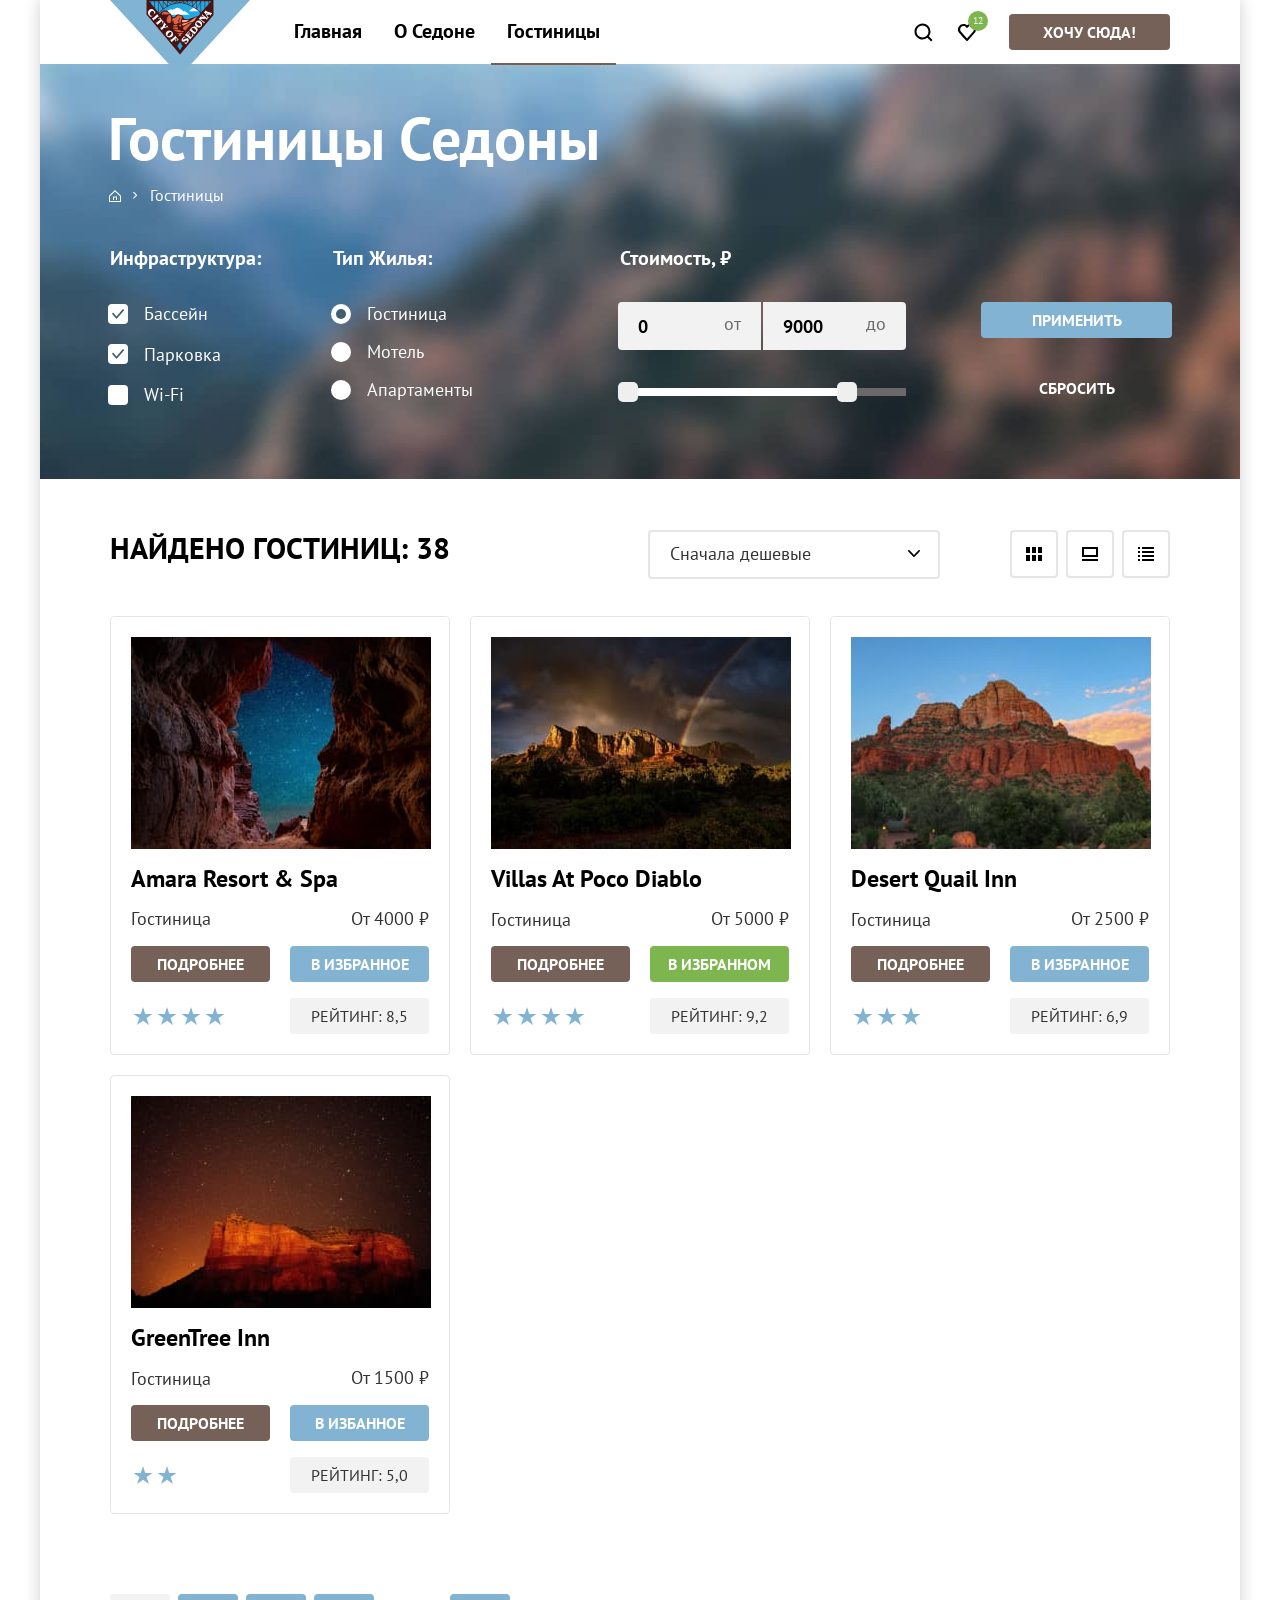
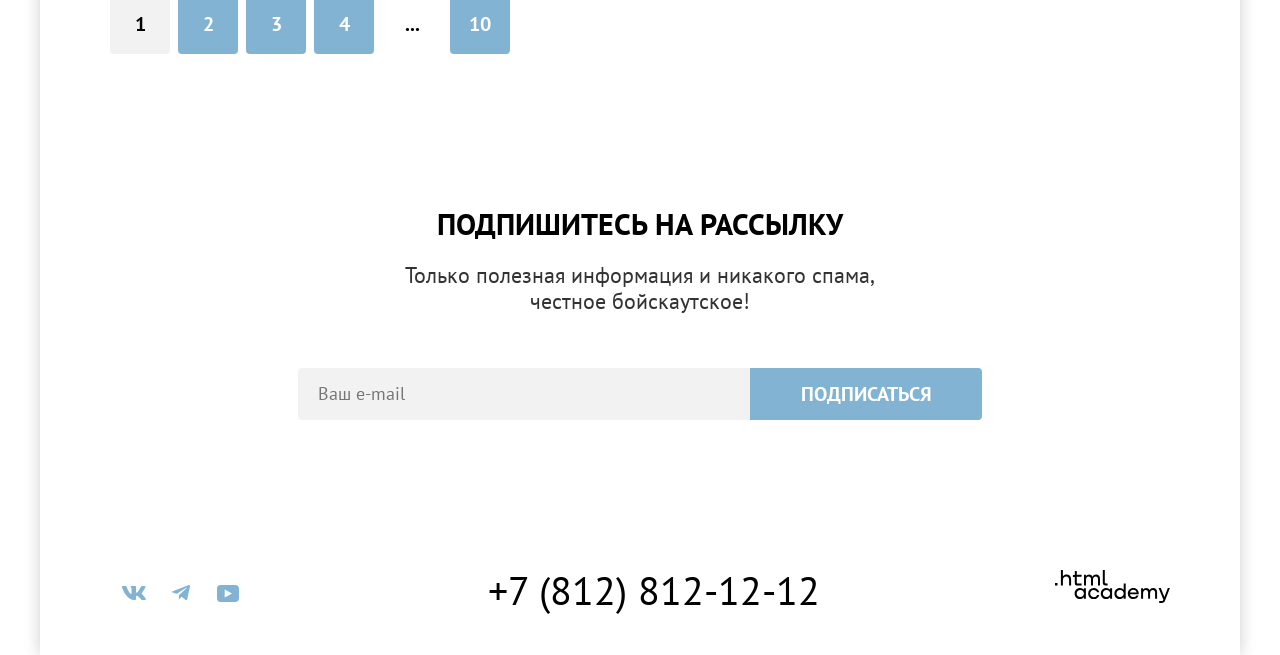
==== commit 6bb8c877: "вносит исправления после проверки" ====
--- a/catalog.html
+++ b/catalog.html
@@ -12,7 +12,7 @@
     <div class="page-container">
       <header class="page-header">
         <a class="header-logo" href="index.html">
-          <img class="logo" src="images/svg/logo.svg" width="140" height="70" alt="Логотип компании" />
+          <img class="logo" src="images/svg/logo.svg" width="140" height="70" alt="Логотип компании." />
         </a>
         <nav class="navigation">
           <ul class="navigation-list">
@@ -59,81 +59,85 @@
           </nav>
           <h2 class="visually-hidden">Фильтры по каталогу</h2>
           <form class="catalog-filters" action="https://echo.htmlacademy.ru/" method="get">
-            <fieldset class="catalog-filter-group">
-              <legend class="catalog-filter-title">Инфраструктура:</legend>
-              <ul class="catalog-filter-list">
-                <li class="catalog-filter-item">
-                  <label class="controll">
-                    <input class="controll-input" type="checkbox" name="waterpool" checked />Бассейн
-                  </label>
-                </li>
-                <li class="catalog-filter-item">
-                  <label class="controll">
-                    <input class="controll-input" type="checkbox" name="parking" checked />Парковка
-                  </label>
-                </li>
-                <li class="catalog-filter-item">
-                  <label class="controll">
-                    <input class="controll-input" type="checkbox" name="Wi-Fi" />Wi-Fi
-                  </label>
-                </li>
-              </ul>
-            </fieldset>
-            <fieldset class="catalog-filter-group catalog-filter-group-last">
-              <legend class="catalog-filter-title">Тип жилья:</legend>
-              <ul class="catalog-filter-list">
-                <li class="catalog-filter-item">
-                  <label class="controll">
-                    <input class="controll-input radio-input" type="radio" name="infrostructure-group" value="hotel"
-                      checked />Отель
-                  </label>
-                </li>
-                <li class="catalog-filter-item">
-                  <label class="controll">
-                    <input class="controll-input radio-input" type="radio" name="infrostructure-group"
-                      value="motel" />Мотель
-                  </label>
-                </li>
-                <li class="catalog-filter-item">
-                  <label class="controll">
-                    <input class="controll-input radio-input" type="radio" name="infrostructure-group"
-                      value="apartaments" />Апартаменты
-                  </label>
-                </li>
-              </ul>
-            </fieldset>
-            <fieldset class="catalog-filter-group filter-price">
-              <legend class="catalog-filter-title">Стоимость, &#8381;</legend>
-              <div class="filter-price-wrapper">
-
-                <div class="filter-price-wrapper-left">
-                  <label for="start-price" class="visually-hidden">Минимальная цена</label>
-                  <input class="input-price input-price-left" type="number" id="start-price" name="min-price" min="0"  value="0"/>
-                  <span class="input-suffix">от</span>
-                </div>
-
-                <div class="filter-price-wrapper-right">
-                  <label for="end-price" class="visually-hidden">Максимальная цена</label>
-                  <input class="input-price input-price-right" type="number" id="end-price" name="max-price" min="0" value="9000"/>
-                  <span class="input-suffix">до</span>
-                </div>
-
-                <div class="range-scale">
-                  <div class="range-bar" style="left: 0; width: 226px">
-                    <button type="button" class="range-toggle toggle-min">
-                      <span class="visually-hidden">Изменить минимальную цену</span>
-                    </button>
-                    <button type="button" class="range-toggle toggle-max">
-                      <span class="visually-hidden">Изменить максимальную цену</span>
-                    </button>
+            <div class="catalog-filters-left">
+              <fieldset class="catalog-filter-group">
+                <legend class="catalog-filter-title">Инфраструктура:</legend>
+                <ul class="catalog-filter-list">
+                  <li class="catalog-filter-item">
+                    <label class="controll">
+                      <input class="controll-input" type="checkbox" name="waterpool" checked />Бассейн
+                    </label>
+                  </li>
+                  <li class="catalog-filter-item">
+                    <label class="controll">
+                      <input class="controll-input" type="checkbox" name="parking" checked />Парковка
+                    </label>
+                  </li>
+                  <li class="catalog-filter-item">
+                    <label class="controll">
+                      <input class="controll-input" type="checkbox" name="Wi-Fi" />Wi-Fi
+                    </label>
+                  </li>
+                </ul>
+              </fieldset>
+              <fieldset class="catalog-filter-group catalog-filter-group-last">
+                <legend class="catalog-filter-title">Тип жилья:</legend>
+                <ul class="catalog-filter-list">
+                  <li class="catalog-filter-item">
+                    <label class="controll">
+                      <input class="controll-input radio-input" type="radio" name="infrostructure-group" value="hotel"
+                        checked required/>Гостиница
+                    </label>
+                  </li>
+                  <li class="catalog-filter-item">
+                    <label class="controll">
+                      <input class="controll-input radio-input" type="radio" name="infrostructure-group"
+                        value="motel" required/>Мотель
+                    </label>
+                  </li>
+                  <li class="catalog-filter-item">
+                    <label class="controll">
+                      <input class="controll-input radio-input" type="radio" name="infrostructure-group"
+                        value="apartaments" required/>Апартаменты
+                    </label>
+                  </li>
+                </ul>
+              </fieldset>
+            </div>
+            <div class="catalog-filters-right">
+              <div class="catalog-price-fields">
+                <fieldset class="catalog-filter-group filter-price">
+                  <legend class="catalog-filter-title">Стоимость, &#8381;</legend>
+                  <div class="filter-price-wrapper">
+                    <div class="filter-price-wrapper-left">
+                      <label for="start-price" class="visually-hidden">Минимальная цена</label>
+                      <input class="input-price input-price-left" type="number" id="start-price" name="min-price"
+                        min="0" value="0" required/>
+                      <span class="input-suffix">от</span>
+                    </div>
+                    <div class="filter-price-wrapper-right">
+                      <label for="end-price" class="visually-hidden">Максимальная цена</label>
+                      <input class="input-price input-price-right" type="number" id="end-price" name="max-price" min="0"
+                        value="9000" required/>
+                      <span class="input-suffix">до</span>
+                    </div>
+                    <div class="range-scale">
+                      <div class="range-bar" style="left: 0; width: 226px">
+                        <button type="button" class="range-toggle toggle-min">
+                          <span class="visually-hidden">Изменить минимальную цену</span>
+                        </button>
+                        <button type="button" class="range-toggle toggle-max">
+                          <span class="visually-hidden">Изменить максимальную цену</span>
+                        </button>
+                      </div>
+                    </div>
                   </div>
-                </div>
-
+                </fieldset>
               </div>
-            </fieldset>
-            <div class="wrapper-inner-header-button">
-              <button class="inner-header-button submit-button" type="submit">Применить</button>
-              <button class="inner-header-button reset-button " type="reset">Сбросить</button>
+              <div class="wrapper-inner-header-button">
+                <button class="inner-header-button submit-button" type="submit">Применить</button>
+                <button class="inner-header-button reset-button " type="reset">Сбросить</button>
+              </div>
             </div>
           </form>
         </header>
@@ -141,8 +145,8 @@
           <h2 class="select-title">Найдено гостиниц: <span class=" hotels-count"> 38 </span></h2>
           <div class="select-wrapper">
             <select class="select-control" aria-label="Сортировка">
-              <option value="popular">Сначала популярные</option>
-              <option value="chep">Сначала дешевые</option>
+              <option value="popular">Сначала дешевые</option>
+              <option value="chep">Сначала популярные</option>
               <option value="expensive">Сначала дорогие</option>
             </select>
           </div>
@@ -168,7 +172,7 @@
           <li class="hotel-card">
             <a class="hotel-card-link" href="#">
               <img class="hotel-card-image" src="images/hotels/hotel-1.jpg" width="300" height="212"
-                alt="Ущелье с видом на звезды">
+                alt="Ущелье с видом на звезды.">
               <h3 class="hotel-card-title">Amara Resort & Spa</h3>
             </a>
             <span class="hotel-card-type">Гостиница</span>
@@ -183,11 +187,11 @@
           <li class="hotel-card">
             <a class="hotel-card-link" href="#">
               <img class="hotel-card-image" src="images/hotels/hotel-2.jpg" width="300" height="212"
-                alt="Горный пейзаж с радугой на фоне дождевых туч">
+                alt="Горный пейзаж с радугой на фоне дождевых туч.">
               <h3 class="hotel-card-title">Villas at Poco Diablo</h3>
             </a>
             <span class="hotel-card-type advantages-description">Гостиница</span>
-            <span class="hotel-card-type advantages-description">От 5000 &#x20bd;</span>
+            <span class="hotel-card-type hotel-card-price">От 5000 &#x20bd;</span>
             <a class="hotel-card-information" href="#">Подробнее</a>
             <button class="hotel-card-information hotel-link-box-green" type="button">В избранном</button>
             <div class="hotel-stars" data-stars="4" role="img" aria-label="4 звезды">
@@ -198,11 +202,11 @@
           <li class="hotel-card">
             <a class="hotel-card-link" href="#">
               <img class="hotel-card-image" src="images/hotels/hotel-3.jpg" width="300" height="212"
-                alt="Горный пейзаж днем">
+                alt="Горный пейзаж днем.">
               <h3 class="hotel-card-title">Desert Quail Inn</h3>
             </a>
             <span class="hotel-card-type advantages-description">Гостиница</span>
-            <span class="hotel-card-type advantages-description">От 2500 &#x20bd;</span>
+            <span class="hotel-card-type hotel-card-price">От 2500 &#x20bd;</span>
             <a class="hotel-card-information" href="#">Подробнее</a>
             <button class="hotel-card-information hotel-link-box-blue" type="button">В избранное</button>
             <div class="hotel-stars" data-stars="3" role="img" aria-label="3 звезды">
@@ -213,11 +217,11 @@
           <li class="hotel-card">
             <a class="hotel-card-link" href="#">
               <img class="hotel-card-image" src="images/hotels/hotel-4.jpg" width="300" height="212"
-                alt="Горы на фоне звездного ночного неба">
+                alt="Горы на фоне звездного ночного неба.">
               <h3 class="hotel-card-title">GreenTree Inn</h3>
             </a>
             <span class="hotel-card-type advantages-description">Гостиница</span>
-            <span class="hotel-card-type advantages-description">От 1500 &#x20bd;</span>
+            <span class="hotel-card-type hotel-card-price">От 1500 &#x20bd;</span>
             <a class="hotel-card-information" href="#">Подробнее</a>
             <button class="hotel-card-information hotel-link-box-blue" type="button">В избанное</button>
             <div class="hotel-stars" data-stars="2" role="img" aria-label="2 звезды">
@@ -228,7 +232,7 @@
         </ul>
         <ul class="pagination-list">
           <li class="pagination-item pagination-current">
-            <a class="pagination-link pagination-current" aria-current="page">1</a>
+            <a class="pagination-link pagination-current" href="#" aria-current="page">1</a>
           </li>
           <li class="pagination-item">
             <a class="pagination-link" href="#">2</a>
@@ -240,10 +244,7 @@
             <a class="pagination-link" href="#">4</a>
           </li>
           <li class="pagination-item">
-            <a class="pagination-link" href="#">5</a>
-          </li>
-          <li class="pagination-item">
-            <span class="pagination-link">...</span>
+            <span class="pagination-link pagination-dots">...</span>
           </li>
           <li class="pagination-item">
             <a class="pagination-link" href="#">10</a>
@@ -251,8 +252,8 @@
         </ul>
         <section class="subscription subscription-inner">
           <h2 class="lead">Подпишитесь на рассылку</h2>
-          <p class="excerpt">
-            Только полезная информация и никакого спама, честное бойскаутское!
+          <p class="excerpt excerpt-inner-pixel">
+            Только полезная информация и никакого спама,<br>честное бойскаутское!
           </p>
           <form class="subscription-form" action="https://echo.htmlacademy.ru/" method="post">
             <label for="email" class="visually-hidden">Введите ваш e-mail</label>
@@ -283,10 +284,12 @@
             </li>
           </ul>
         </section>
-        <a class="contacts-phone" href="tel:78128121212">
-          <span class="visually-hidden">Номер телефона тур оператора в городке Седона</span>
-          +7 (812) 812-12-12
-        </a>
+        <div class="footer-contacts">
+          <a class="contacts-phone" href="tel:78128121212">
+            <span class="visually-hidden">Номер телефона тур оператора в городке Седона</span>
+            +7 (812) 812-12-12
+          </a>
+        </div>
         <a class="htmlacademy-link" href="https://htmlacademy.ru/intensive/htmlcss">
           <span class="visually-hidden">Логотип разработчика сайта</span>
         </a>
--- a/styles/styles.css
+++ b/styles/styles.css
@@ -125,7 +125,7 @@
   border-radius: 4px;
   min-width: 376px;
   min-height: 52px;
-  font-family: var(--font-family);
+  font-family: var(--font-family), Arial, sans-serif;
   font-weight: 700;
   font-size: 20px;
   line-height: 36px;
@@ -150,6 +150,7 @@
   display: flex;
   flex-wrap: wrap;
   align-items: center;
+  align-content: flex-start;
   font-size: 20px;
   line-height: 22px;
   text-transform: capitalize;
@@ -181,7 +182,7 @@
 .navigation-link::after {
   content: "";
   position: absolute;
-  bottom: 1px;
+  bottom: -3px;
   left: 0;
   background-color: #756257;
   width: 100%;
@@ -196,7 +197,8 @@
 }
 
 .navigation-link:hover::after,
-.navigation-link:focus-visible::after {
+.navigation-link:focus-visible::after,
+.navigation-link[aria-current="page"]::after {
   transform: scaleX(1);
 }
 
@@ -212,12 +214,12 @@
 }
 
 .navigation-user-link-search {
-  background-image: url(../images/svg/search.svg);
+  background-image: url("../images/svg/search.svg");
   background-repeat: no-repeat;
 }
 
 .navigation-user-link-favorite-count {
-  background-image: url(../images/svg/heart.svg);
+  background-image: url("../images/svg/heart.svg");
   background-repeat: no-repeat;
   background-position: center;
   position: relative;
@@ -228,6 +230,11 @@
 .navigation-user-link:focus-visible {
   transform: scale(1.2);
   outline: none;
+}
+
+.navigation-item-button{
+  margin-bottom: 14px;
+  margin-top: 14px;
 }
 
 .button.navigation-button-link {
@@ -300,11 +307,11 @@
 
 .main-lead {
   text-align: center;
-  padding: 69px 270px;
+  padding: 71px 270px;
 }
 
 .main-lead-interes {
-  padding: 95px 300px;
+  padding: 93px 300px 96px 298px;
 }
 
 .lead {
@@ -314,11 +321,14 @@
   text-transform: uppercase;
   margin: 0;
   min-width: 620px;
-  margin-bottom: 25px;
+  margin-bottom: 20px;
 }
 
 .lead-interes {
-  margin-bottom: 20px;
+  margin-bottom: 18px;
+  box-sizing: border-box;
+  display: block;
+  font-family: var(--font-family);
 }
 
 .excerpt {
@@ -327,7 +337,21 @@
   font-size: 22px;
   line-height: 26px;
   color: var(--texts-second);
-  margin-bottom: 54px;
+  margin-bottom: 20px;
+}
+
+.main-lead-pixel{
+  padding-top: 64px;
+  padding-bottom: 64px;
+}
+
+.lead-pixel{
+  margin-bottom: 20px;
+  box-sizing: border-box;
+}
+
+.excerpt-pixel{
+  margin: 0;
 }
 
 .excerpt-interes {
@@ -455,15 +479,16 @@
 }
 
 .services-title-residence::before {
-  content: url(../images/svg/service-residence.svg);
+  content: url("../images/svg/service-residence.svg");
 }
 
 .services-title-food::before {
-  content: url(../images/svg/service-food.svg);
+  content: url("../images/svg/service-food.svg");
 }
 
 .services-title-present::before {
-  content: url(../images/svg/service-present.svg);
+  content: url("../images/svg/service-present.svg");
+  margin-bottom: 25px;
 }
 
 .services-title:hover::before {
@@ -513,7 +538,7 @@
   border-radius: 0 4px 4px 0;
   border: none;
   color: var(--texts-background-deafault);
-  font-family: var(--font-family);
+  font-family: var(--font-family), Arial, sans-serif;
   font-weight: 700;
   font-size: 20px;
   line-height: 36px;
@@ -554,23 +579,23 @@
   outline: none;
 }
 
-.page-footer {
-  display: flex;
-  flex-wrap: wrap;
-  justify-content: space-between;
-  padding: 40px 70px 30px 70px;
-  align-items: center;
+.page-footer{
+  display: grid;
+  grid-template-columns: 142px minmax(0, 1fr) 115px;
+  align-items: start;
   text-align: center;
+  column-gap: 40px;
+  padding: 45px 70px 35px;
+  box-sizing: border-box;
 }
 
 .social-list {
   list-style-type: none;
   display: flex;
   flex-wrap: wrap;
-  max-width: 142px;
-  padding: 0;
-  margin: 0;
-  margin-right: 41px;
+  width: 142px;
+  padding: 0;
+  margin: 0;
 }
 
 .social-link {
@@ -606,17 +631,28 @@
   background: var(--icons-second-active);
 }
 
+.footer-contacts{
+  grid-column: 2;
+  display: flex;
+  flex-direction: column;
+  align-items: center;
+  gap: 10px;
+  min-width: 0;
+}
+
 .contacts-phone {
   font-weight: 400;
   font-size: 40px;
   line-height: 40px;
   color: var(--texts-texts-basic);
-  width: 720px;
+  min-width: 0;
+  max-width: 100%;
   min-height: 50px;
   text-decoration: none;
   transition: transform 0.2s ease,
     color 0.2s ease;
   outline: none;
+  overflow-wrap: break-word;
 }
 
 .contacts-phone:hover,
@@ -635,10 +671,14 @@
   display: block;
   min-width: 115px;
   height: 33px;
-  margin-left: 41px;
   background: var(--texts-texts-basic);
   transition: transform 0.2s ease,
     background 0.2s ease;
+  grid-column: 3;
+}
+
+.footer-social{
+  grid-column:1;
 }
 
 .htmlacademy-link:hover,
@@ -657,9 +697,9 @@
   background-repeat: no-repeat;
   background-size: cover;
   background-position: center;
-  min-height: 412px;
-  margin-bottom: 50px;
-  padding: 35px 70px 70px;
+  min-height: 410px;
+  margin-bottom: 51px;
+  padding: 35px 68px 70px;
   box-sizing: border-box;
 }
 
@@ -729,8 +769,32 @@
 }
 
 .catalog-filters {
-  display: flex;
-  align-items: center;
+  display: grid;
+  grid-template-columns: minmax(0, 1fr) auto;
+  column-gap: 40px;
+  align-items: start;
+}
+
+.catalog-filters-left {
+  display: flex;
+  flex-wrap: wrap;
+  align-items: flex-start;
+  gap: 68px;
+  min-width: 0;
+}
+
+.catalog-filters-right {
+  display: grid;
+  grid-template-columns: 288px 191px;
+  column-gap: 75px;
+  align-items: start;
+}
+
+.catalog-price-fields {
+  display: flex;
+  flex-direction: column;
+  gap: 30px;
+  min-width: 0;
 }
 
 .catalog-filter-list {
@@ -740,6 +804,7 @@
 }
 
 .catalog-filter-title {
+  font-family: var(--font-family);
   font-weight: 700;
   font-size: 20px;
   line-height: 24px;
@@ -749,7 +814,7 @@
 }
 
 .catalog-filter-item {
-  margin-bottom: 16px;
+  margin-bottom: 15px;
 }
 
 .catalog-filter-item:last-child {
@@ -757,23 +822,28 @@
 }
 
 .catalog-filter-group {
+  min-width: 0;
+  margin: 0;
+  padding: 0;
   border: none;
-  margin: 0;
-  padding: 0;
-  margin-right: 70px;
 }
 
 .catalog-filter-group-last {
-  margin-right: 140px;
+  margin-right: 0;
 }
 
 .filter-price {
-  margin-right: 70px;
-  min-width: 288px;
+  width: 288px;
+  min-width: 0;
+  margin: 0;
 }
 
 .wrapper-inner-header-button {
+  display: flex;
+  flex-direction: column;
+  gap: 32px;
   padding-top: 56px;
+  align-self: start;
 }
 
 .inner-header-button {
@@ -785,7 +855,7 @@
   color: var(--texts-background-deafault);
   border-radius: 4px;
   width: 191px;
-  height: 36px;
+  min-height: 36px;
   font-family: inherit;
   background: var(--buttons-second);
   border: none;
@@ -826,15 +896,7 @@
 }
 
 .submit-button {
-  margin-bottom: 32px;
-}
-
-.hotels-showing {
-  display: flex;
-  align-items: center;
-  height: 49px;
-  padding: 0 70px;
-  margin-bottom: 40px;
+  margin-bottom: 0;
 }
 
 .controll {
@@ -937,7 +999,7 @@
   box-sizing: border-box;
   max-width: 143px;
   height: 48px;
-  font-family: var(--font-family);
+  font-family: var(--font-family), Arial, sans-serif;
   font-weight: 700;
   font-size: 18px;
   line-height: 133%;
@@ -947,6 +1009,7 @@
   padding-bottom: 12px;
   border: none;
   background: var(--forms-elements-2);
+  appearance: textfield;
 }
 
 .input-price-left {
@@ -1007,7 +1070,7 @@
 
 .toggle-max {
   top: -10px;
-  right: -6px;
+  right: -5px;
 }
 
 .range-toggle:hover {
@@ -1020,33 +1083,47 @@
   outline-offset: 0;
 }
 
+.hotels-showing {
+  display: grid;
+  grid-template-columns: minmax(0, 1fr) 292px 160px;
+  column-gap: 70px;
+  align-items: start;
+  box-sizing: border-box;
+  min-height: 49px;
+  padding: 0 70px;
+  margin-bottom: 37px;
+}
+
 .select-wrapper {
   position: relative;
+  min-width: 0;
 }
 
 .select-control {
+  width: 100%;
+  min-width: 0;
+  margin: 0;
   border: 2px solid var(--buttons-disabled);
   border-radius: 4px;
-  min-width: 292px;
   height: 49px;
-  font-family: var(--font-family);
+  font-family: var(--font-family), Arial, sans-serif;
   font-weight: 400;
   font-size: 18px;
   line-height: 117%;
   color: var(--texts-second);
-  margin-right: 70px;
-  padding: 11px 20px;
+  padding: 11px 40px 11px 20px;
   appearance: none;
   outline: none;
   cursor: pointer;
   transition: border 0.3s ease,
     color 0.2s ease;
+  background-color: inherit;
+  box-sizing: border-box;
 }
 
 .select-wrapper::after {
   content: "";
   position: absolute;
-  right: 90px;
   top: 50%;
   width: 12px;
   height: 12px;
@@ -1056,6 +1133,8 @@
   background: var(--texts-texts-basic);
   transform: translateY(-50%);
   pointer-events: none;
+  right: 20px;
+  background-color: var(--texts-texts-basic);
 }
 
 .select-control:hover,
@@ -1076,13 +1155,14 @@
   line-height: 36px;
   text-transform: uppercase;
   margin: 0;
-  min-width: 338px;
-  margin-right: 200px;
+  min-width: 0;
+  overflow-wrap: anywhere;
 }
 
 .sort-button-list {
   list-style-type: none;
   display: flex;
+  flex-wrap: wrap;
   gap: 8px;
   padding: 0;
   margin: 0;
@@ -1094,37 +1174,38 @@
   border: 2px solid var(--buttons-disabled);
   border-radius: 4px;
   transition: border 0.3s ease;
+  box-sizing: border-box;
 }
 
 .sort-button {
-  padding: 14px 12px;
-  box-sizing: border-box;
-  width: 48px;
-  height: 48px;
+  padding: 0;
+  box-sizing: border-box;
+  width: 100%;
+  height: 100%;
   display: block;
   background-repeat: no-repeat;
   background-position: center;
 }
 
 .sort-button-cards {
-  background-image: url(../images/svg/icons-cards.svg);
+  background-image: url("../images/svg/icons-cards.svg");
 }
 
 .sort-button-big-labels {
-  background-image: url(../images/svg/icons-large.svg);
+  background-image: url("../images/svg/icons-large.svg");
 }
 
 .sort-button-item-list {
-  background-image: url(../images/svg/icons-list.svg);
+  background-image: url("../images/svg/icons-list.svg");
 }
 
 .sort-button-item:hover,
 .sort-button-item:active {
-  border: 2px solid var(--texts-texts-basic)
+  border-color: var(--texts-texts-basic);
 }
 
 .sort-button-item:focus-within {
-  border: 2px solid var(--buttons-blue-hover);
+  border-color: var(--buttons-blue-hover);
   outline: none;
 }
 
@@ -1186,6 +1267,7 @@
 
 .hotel-card-price {
   margin-left: auto;
+  justify-self: end;
 }
 
 .hotel-card-information {
@@ -1194,7 +1276,7 @@
   border-color: transparent;
   text-decoration: none;
   padding: 8px 26px;
-  font-family: var(--font-family);
+  font-family: var(--font-family), Arial, sans-serif;
   font-weight: 700;
   font-size: 16px;
   line-height: 20px;
@@ -1323,14 +1405,15 @@
 
 .pagination-list {
   list-style-type: none;
-  margin: 0 70px;
+  margin: 40px 70px 56px;
   padding: 0;
   display: flex;
   gap: 8px;
+  flex-wrap: wrap;
 }
 
 .pagination-link {
-  font-family: var(--font-family);
+  font-family: var(--font-family), Arial, sans-serif;
   font-weight: 700;
   font-size: 20px;
   line-height: 36px;
@@ -1341,12 +1424,20 @@
   box-sizing: border-box;
   border-radius: 4px;
   min-width: 60px;
-  height: 60px;
-  background: var(--buttons-second);
+  min-height: 60px;
+  background-color: var(--buttons-second);
   display: flex;
   align-items: center;
   justify-content: center;
   transition: background 0.2s ease;
+}
+
+.pagination-link[href]:active {
+  color: var(--texts-background-small);
+}
+
+.pagination-item {
+  flex-shrink: 0;
 }
 
 .pagination-item:not(:first-child) .pagination-link:hover,
@@ -1368,6 +1459,15 @@
   background: var(--forms-elements-2);
   color: var(--texts-texts-basic);
   border-radius: 4px;
+}
+
+.pagination-dots {
+  background-color: transparent;
+  color: var(--texts-texts-basic);
+}
+
+.excerpt-inner-pixel{
+  margin-bottom: 54px;
 }
 
 .modal-container {
@@ -1449,7 +1549,7 @@
 }
 
 .modal-title {
-  font-family: var(--font-family);
+  font-family: var(--font-family), Arial, sans-serif;
   font-weight: 700;
   font-size: 30px;
   line-height: 120%;
@@ -1504,7 +1604,7 @@
 }
 
 .form-label {
-  font-family: var(--font-family);
+  font-family: var(--font-family), Arial, sans-serif;
   padding: 12px 18px 12px 0;
   font-weight: 700;
   font-size: 20px;
@@ -1526,7 +1626,7 @@
   border: 2px solid transparent;
   border-radius: 4px;
   background-color: var(--forms-elements-2);
-  font-family: var(--font-family);
+  font-family: var(--font-family), Arial, sans-serif;
   font-weight: 700;
   font-size: 18px;
   line-height: 24px;
@@ -1584,7 +1684,7 @@
   margin: 0;
   margin-bottom: 23px;
   padding-left: 14px;
-  font-family: var(--font-family);
+  font-family: var(--font-family), Arial, sans-serif;
   font-weight: 400;
   font-size: 16px;
   line-height: 131%;
@@ -1618,7 +1718,7 @@
   display: flex;
   align-items: center;
   gap: 6px;
-  font-family: var(--font-family);
+  font-family: var(--font-family), Arial, sans-serif;
   font-weight: 700;
   font-size: 20px;
   line-height: 24px;
@@ -1697,7 +1797,7 @@
   border: 0;
   background: transparent;
   appearance: textfield;
-  font-family: var(--font-family);
+  font-family: var(--font-family), Arial, sans-serif;
   font-weight: 700;
   font-size: 18px;
   line-height: 20px;
@@ -1764,7 +1864,7 @@
   border-radius: 10px;
   box-shadow: 0 15px 30px 0 var(--background-basic-2);
   background: var(--texts-second);
-  font-family: var(--font-family);
+  font-family: var(--font-family), Arial, sans-serif;
   font-weight: 400;
   font-size: 16px;
   line-height: 125%;
